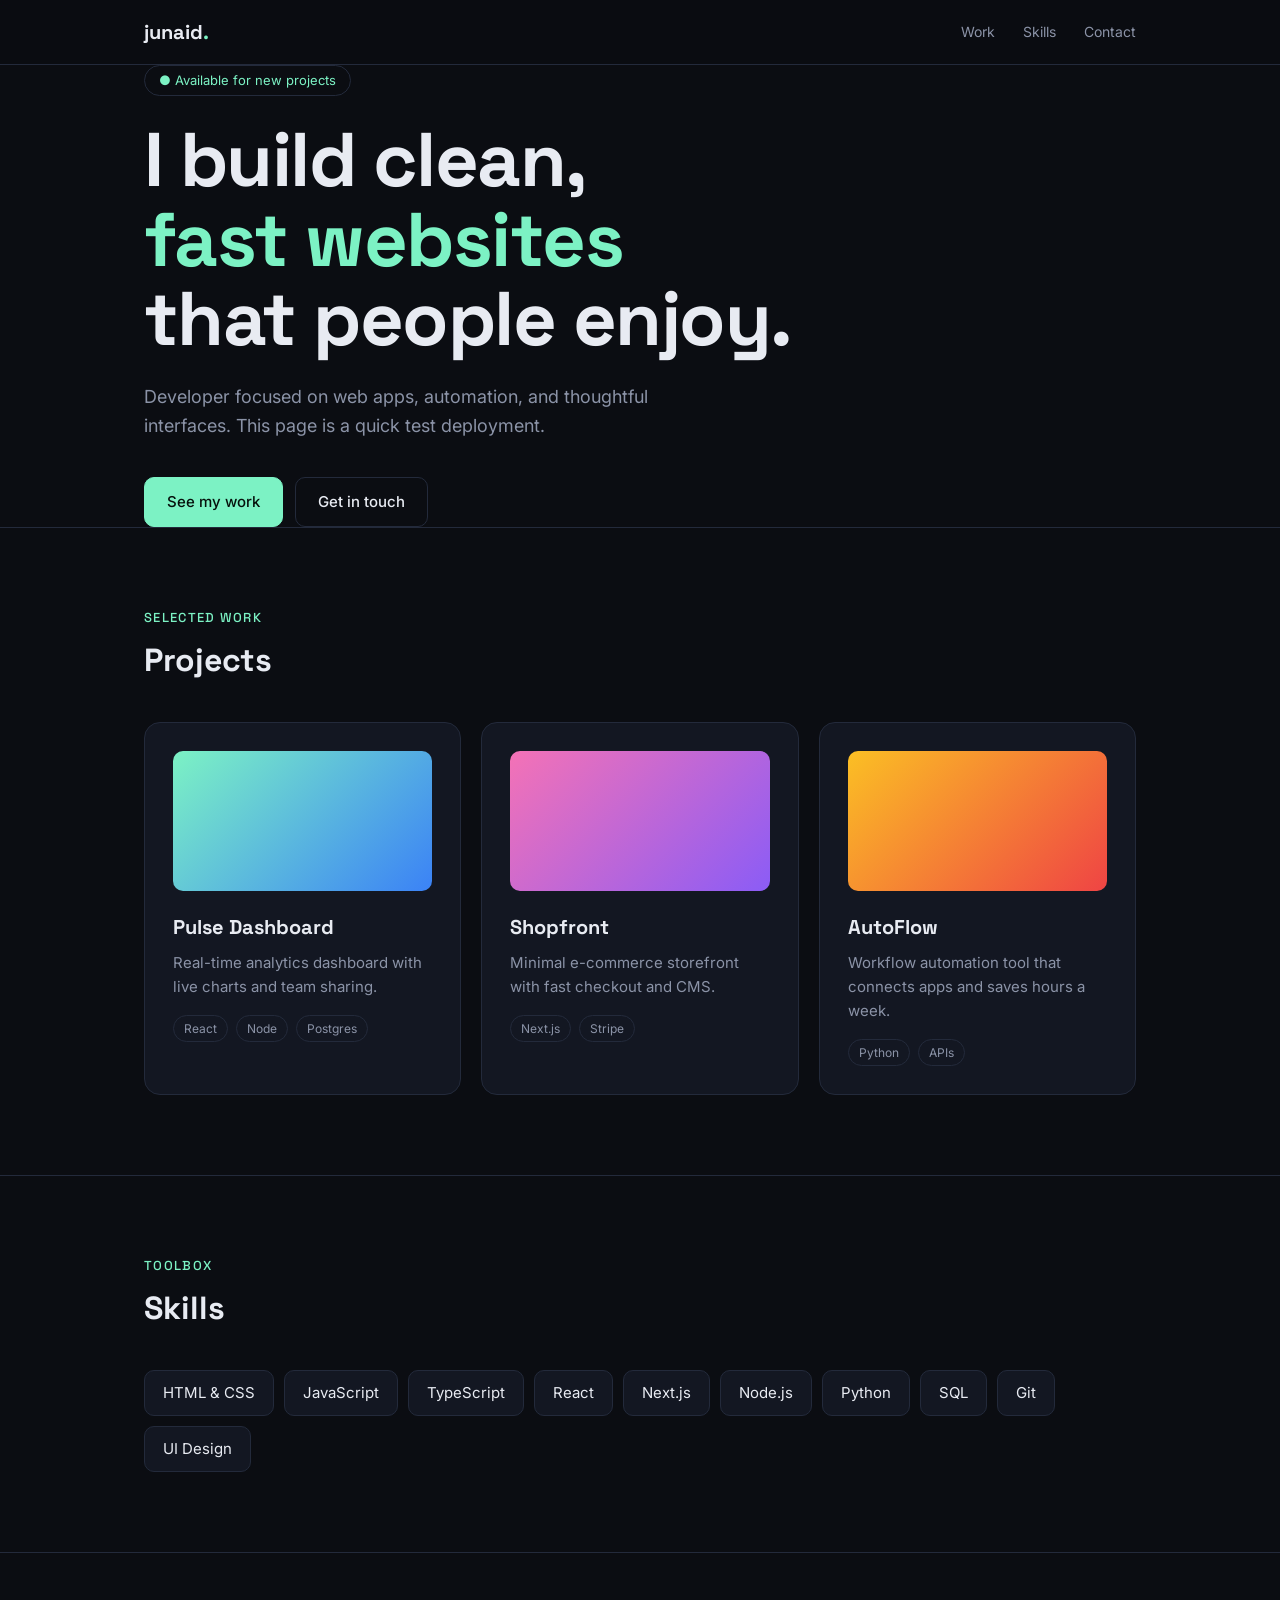
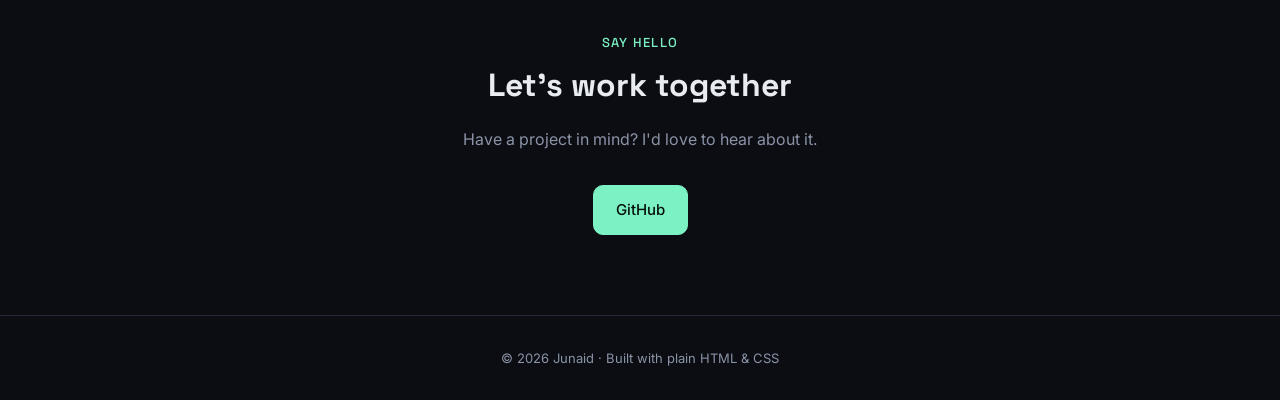
==== index.html @ 64947c46 "first commit: one-page portfolio Co-Authored-By: Claude Opus 5.5 <noreply@anthropic.com>" ====
<!doctype html>
<html lang="en">
<head>
  <meta charset="utf-8">
  <meta name="viewport" content="width=device-width, initial-scale=1">
  <title>Junaid — Portfolio</title>
  <link rel="preconnect" href="https://fonts.googleapis.com">
  <link href="https://fonts.googleapis.com/css2?family=Space+Grotesk:wght@400;500;700&family=Inter:wght@400;500&display=swap" rel="stylesheet">
  <style>
    :root {
      --bg: #0b0d12;
      --panel: #131722;
      --line: #232a3b;
      --text: #e8ebf2;
      --muted: #8b93a7;
      --accent: #7cf2c4;
    }
    * { box-sizing: border-box; margin: 0; padding: 0; }
    html { scroll-behavior: smooth; }
    body {
      background: var(--bg);
      color: var(--text);
      font: 16px/1.6 Inter, system-ui, sans-serif;
    }
    a { color: inherit; text-decoration: none; }
    .wrap { max-width: 1040px; margin: 0 auto; padding: 0 24px; }

    nav {
      position: sticky; top: 0; z-index: 10;
      backdrop-filter: blur(10px);
      background: rgba(11, 13, 18, .75);
      border-bottom: 1px solid var(--line);
    }
    nav .wrap { display: flex; justify-content: space-between; align-items: center; height: 64px; }
    .logo { font-family: "Space Grotesk"; font-weight: 700; font-size: 20px; }
    .logo span { color: var(--accent); }
    nav ul { display: flex; gap: 28px; list-style: none; font-size: 14px; color: var(--muted); }
    nav ul a:hover { color: var(--text); }

    header { padding: 120px 0 100px; }
    .tag {
      display: inline-block; font-size: 13px; color: var(--accent);
      border: 1px solid var(--line); border-radius: 99px; padding: 4px 14px; margin-bottom: 24px;
    }
    h1 {
      font-family: "Space Grotesk"; font-weight: 700;
      font-size: clamp(40px, 7vw, 76px); line-height: 1.05; letter-spacing: -0.02em;
    }
    h1 em { font-style: normal; color: var(--accent); }
    header p { color: var(--muted); max-width: 560px; margin: 24px 0 36px; font-size: 18px; }
    .btns { display: flex; gap: 12px; flex-wrap: wrap; }
    .btn {
      padding: 12px 22px; border-radius: 10px; font-weight: 500; font-size: 15px;
      border: 1px solid var(--line); transition: .2s;
    }
    .btn.primary { background: var(--accent); color: #06110c; border-color: var(--accent); }
    .btn:hover { transform: translateY(-2px); }

    section { padding: 80px 0; border-top: 1px solid var(--line); }
    h2 { font-family: "Space Grotesk"; font-size: 32px; margin-bottom: 36px; }
    h2 small { display: block; font-size: 13px; color: var(--accent); font-weight: 500; letter-spacing: .1em; text-transform: uppercase; margin-bottom: 6px; }

    .grid { display: grid; grid-template-columns: repeat(auto-fit, minmax(280px, 1fr)); gap: 20px; }
    .card {
      background: var(--panel); border: 1px solid var(--line); border-radius: 16px;
      padding: 28px; transition: .25s;
    }
    .card:hover { border-color: var(--accent); transform: translateY(-4px); }
    .card .thumb {
      height: 140px; border-radius: 10px; margin-bottom: 20px;
      background: linear-gradient(135deg, var(--c1), var(--c2));
    }
    .card h3 { font-family: "Space Grotesk"; font-size: 20px; margin-bottom: 8px; }
    .card p { color: var(--muted); font-size: 15px; }
    .chips { display: flex; gap: 8px; flex-wrap: wrap; margin-top: 16px; }
    .chips span { font-size: 12px; color: var(--muted); border: 1px solid var(--line); padding: 3px 10px; border-radius: 99px; }

    .skills { display: flex; flex-wrap: wrap; gap: 10px; }
    .skills span { background: var(--panel); border: 1px solid var(--line); padding: 10px 18px; border-radius: 10px; font-size: 15px; }

    .contact { text-align: center; }
    .contact p { color: var(--muted); margin: -20px auto 32px; max-width: 480px; }
    .contact .btns { justify-content: center; }

    footer { text-align: center; padding: 32px 0; color: var(--muted); font-size: 13px; border-top: 1px solid var(--line); }

    @media (max-width: 600px) {
      .wrap { padding: 0 16px; }
      nav ul { gap: 16px; }
      header { padding: 80px 0 60px; }
    }
  </style>
</head>
<body>
  <nav>
    <div class="wrap">
      <a href="#" class="logo">junaid<span>.</span></a>
      <ul>
        <li><a href="#work">Work</a></li>
        <li><a href="#skills">Skills</a></li>
        <li><a href="#contact">Contact</a></li>
      </ul>
    </div>
  </nav>

  <header class="wrap">
    <div class="tag">● Available for new projects</div>
    <h1>I build clean,<br><em>fast websites</em><br>that people enjoy.</h1>
    <p>Developer focused on web apps, automation, and thoughtful interfaces. This page is a quick test deployment.</p>
    <div class="btns">
      <a href="#work" class="btn primary">See my work</a>
      <a href="#contact" class="btn">Get in touch</a>
    </div>
  </header>

  <section id="work">
    <div class="wrap">
      <h2><small>Selected work</small>Projects</h2>
      <div class="grid">
        <div class="card">
          <div class="thumb" style="--c1:#7cf2c4;--c2:#3b82f6"></div>
          <h3>Pulse Dashboard</h3>
          <p>Real-time analytics dashboard with live charts and team sharing.</p>
          <div class="chips"><span>React</span><span>Node</span><span>Postgres</span></div>
        </div>
        <div class="card">
          <div class="thumb" style="--c1:#f472b6;--c2:#8b5cf6"></div>
          <h3>Shopfront</h3>
          <p>Minimal e-commerce storefront with fast checkout and CMS.</p>
          <div class="chips"><span>Next.js</span><span>Stripe</span></div>
        </div>
        <div class="card">
          <div class="thumb" style="--c1:#fbbf24;--c2:#ef4444"></div>
          <h3>AutoFlow</h3>
          <p>Workflow automation tool that connects apps and saves hours a week.</p>
          <div class="chips"><span>Python</span><span>APIs</span></div>
        </div>
      </div>
    </div>
  </section>

  <section id="skills">
    <div class="wrap">
      <h2><small>Toolbox</small>Skills</h2>
      <div class="skills">
        <span>HTML &amp; CSS</span><span>JavaScript</span><span>TypeScript</span><span>React</span>
        <span>Next.js</span><span>Node.js</span><span>Python</span><span>SQL</span>
        <span>Git</span><span>UI Design</span>
      </div>
    </div>
  </section>

  <section id="contact" class="contact">
    <div class="wrap">
      <h2><small>Say hello</small>Let's work together</h2>
      <p>Have a project in mind? I'd love to hear about it.</p>
      <div class="btns">
        <a href="https://github.com/junaidatif04" class="btn primary" target="_blank" rel="noopener">GitHub</a>
      </div>
    </div>
  </section>

  <footer>© <span id="y"></span> Junaid · Built with plain HTML &amp; CSS</footer>
  <script>document.getElementById('y').textContent = new Date().getFullYear();</script>
</body>
</html>
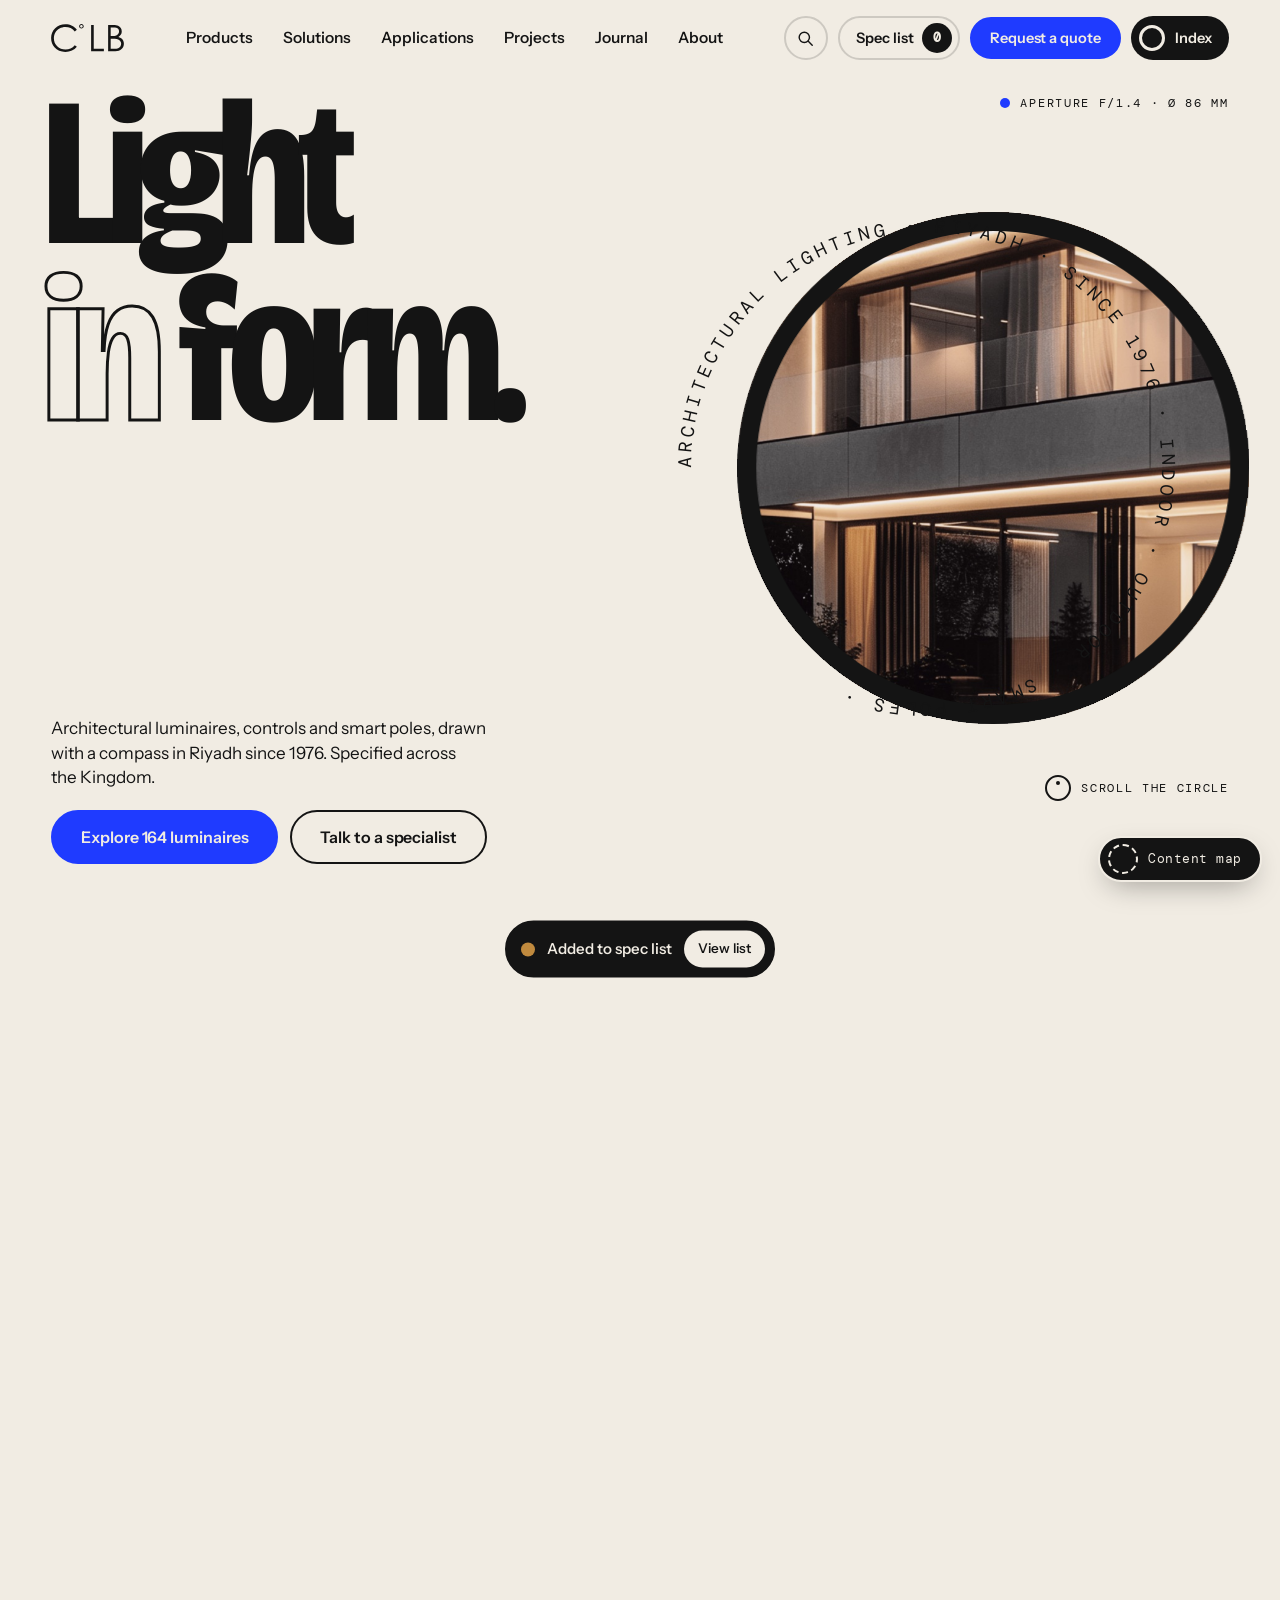
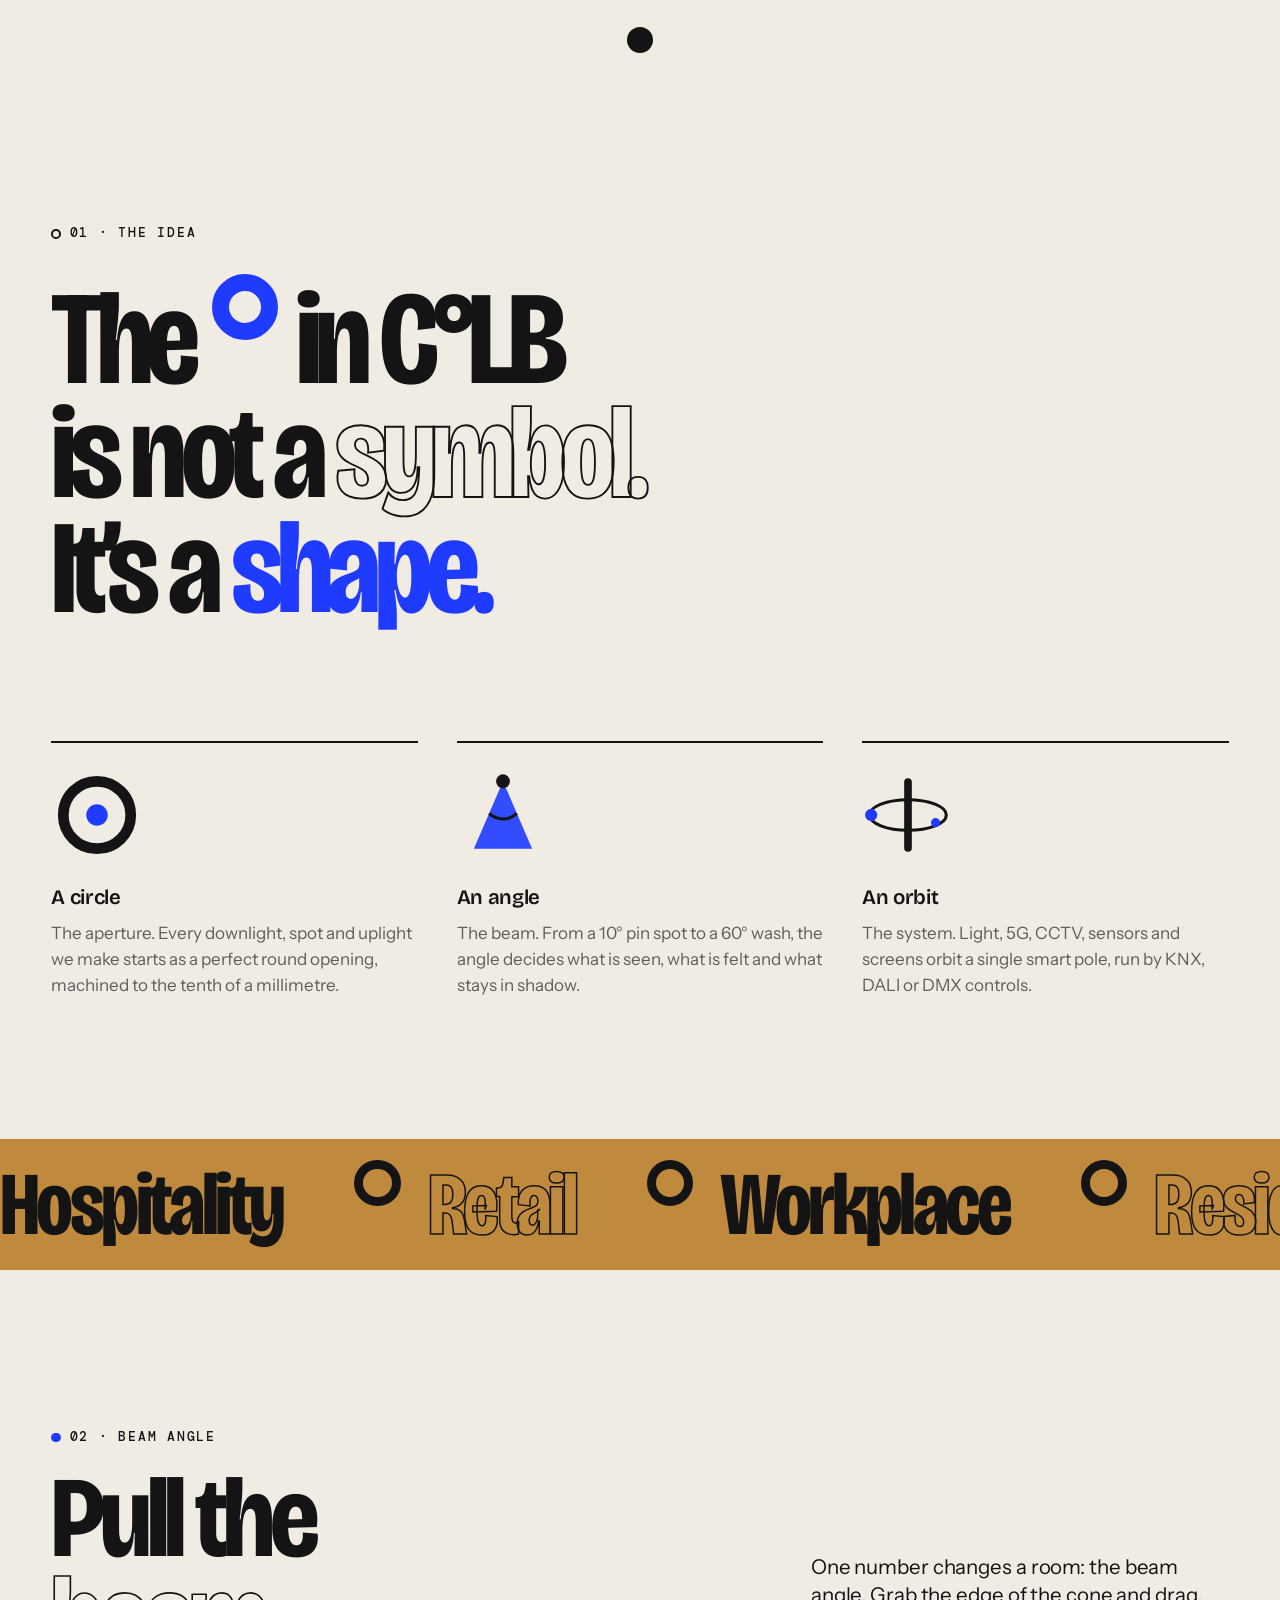
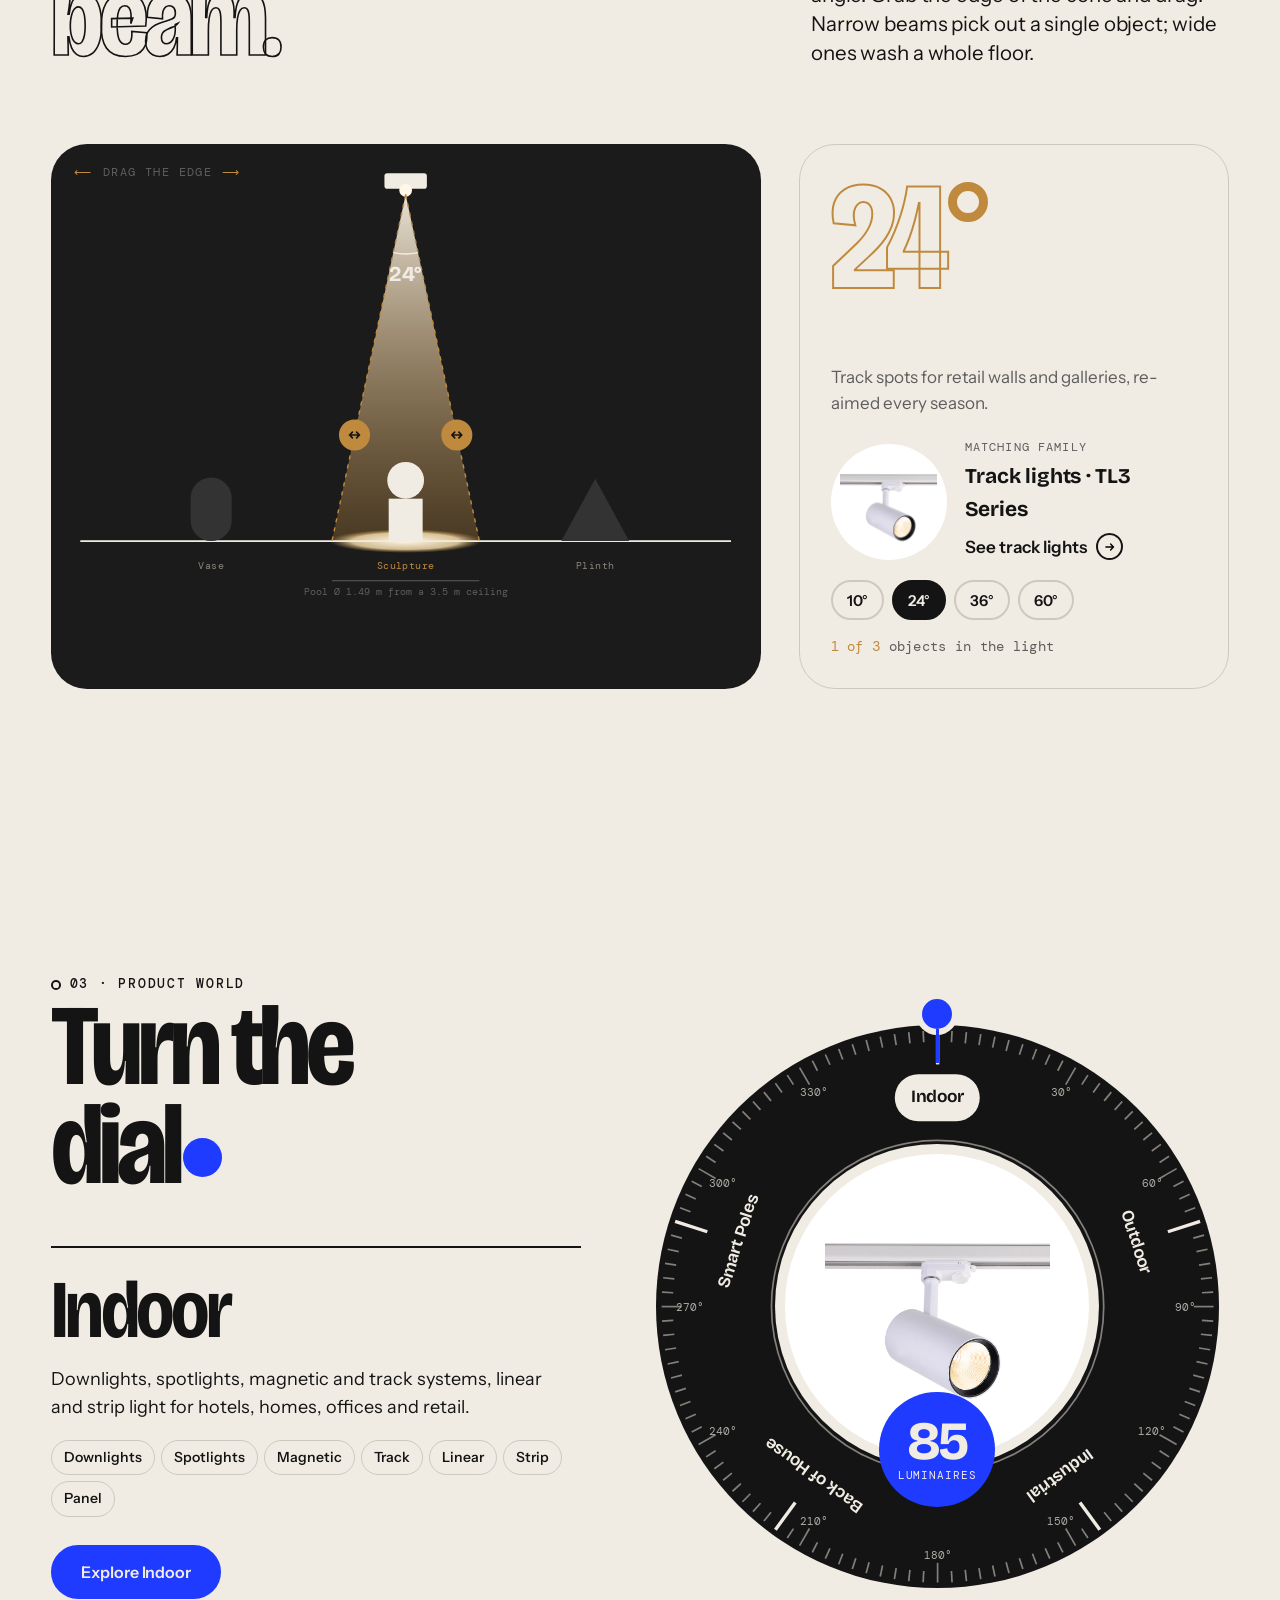
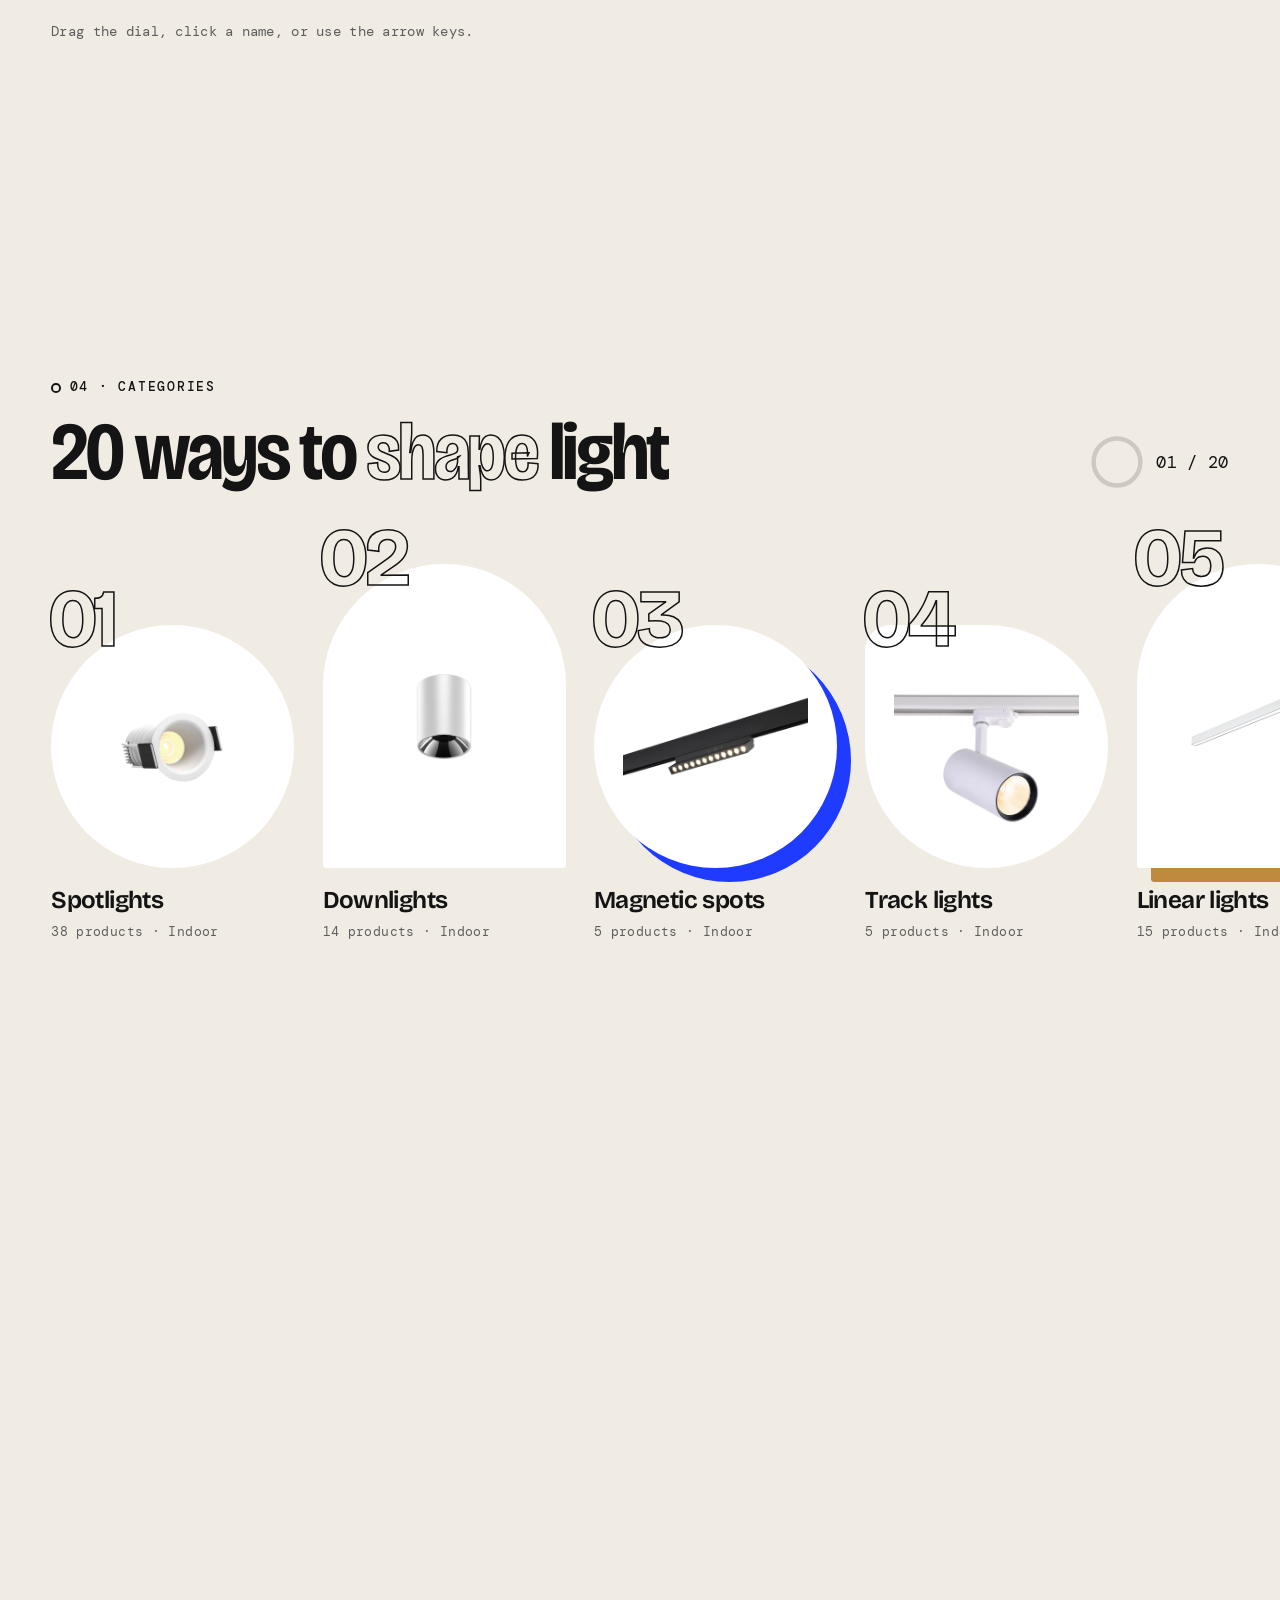
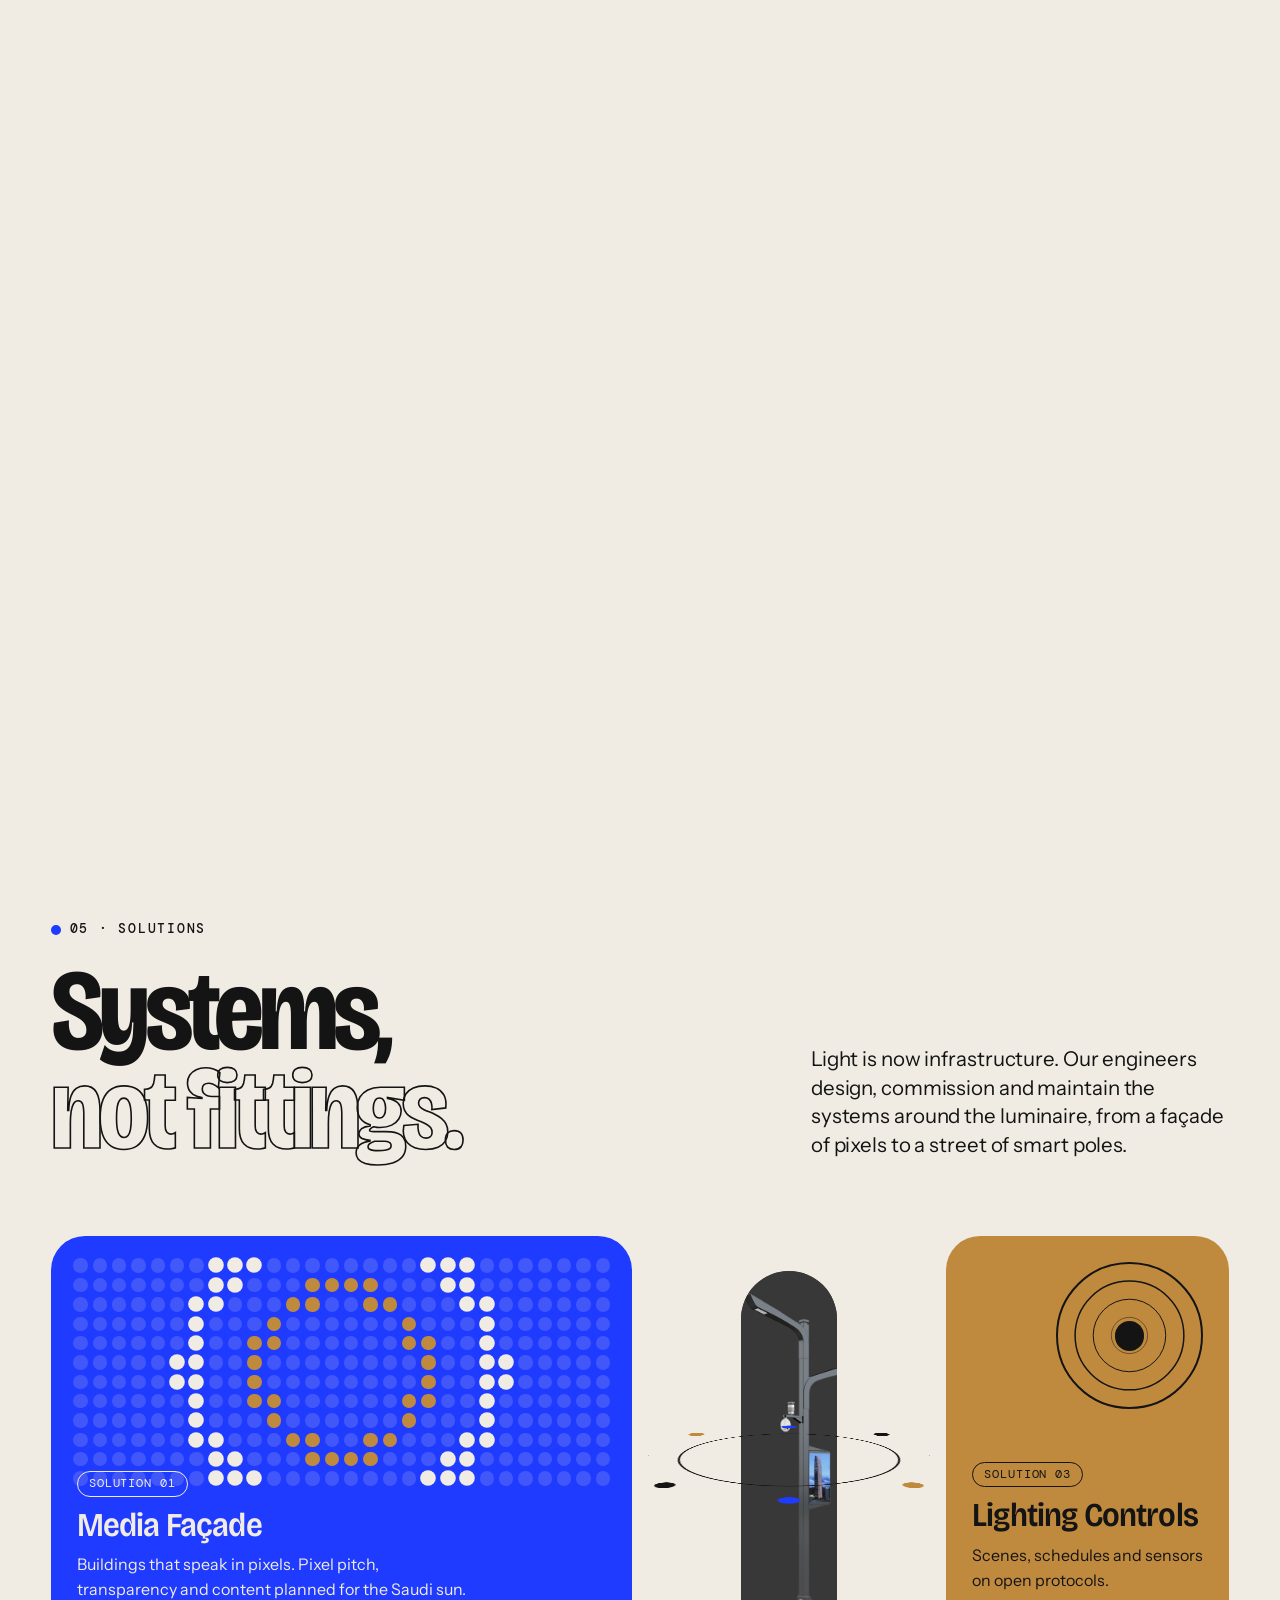
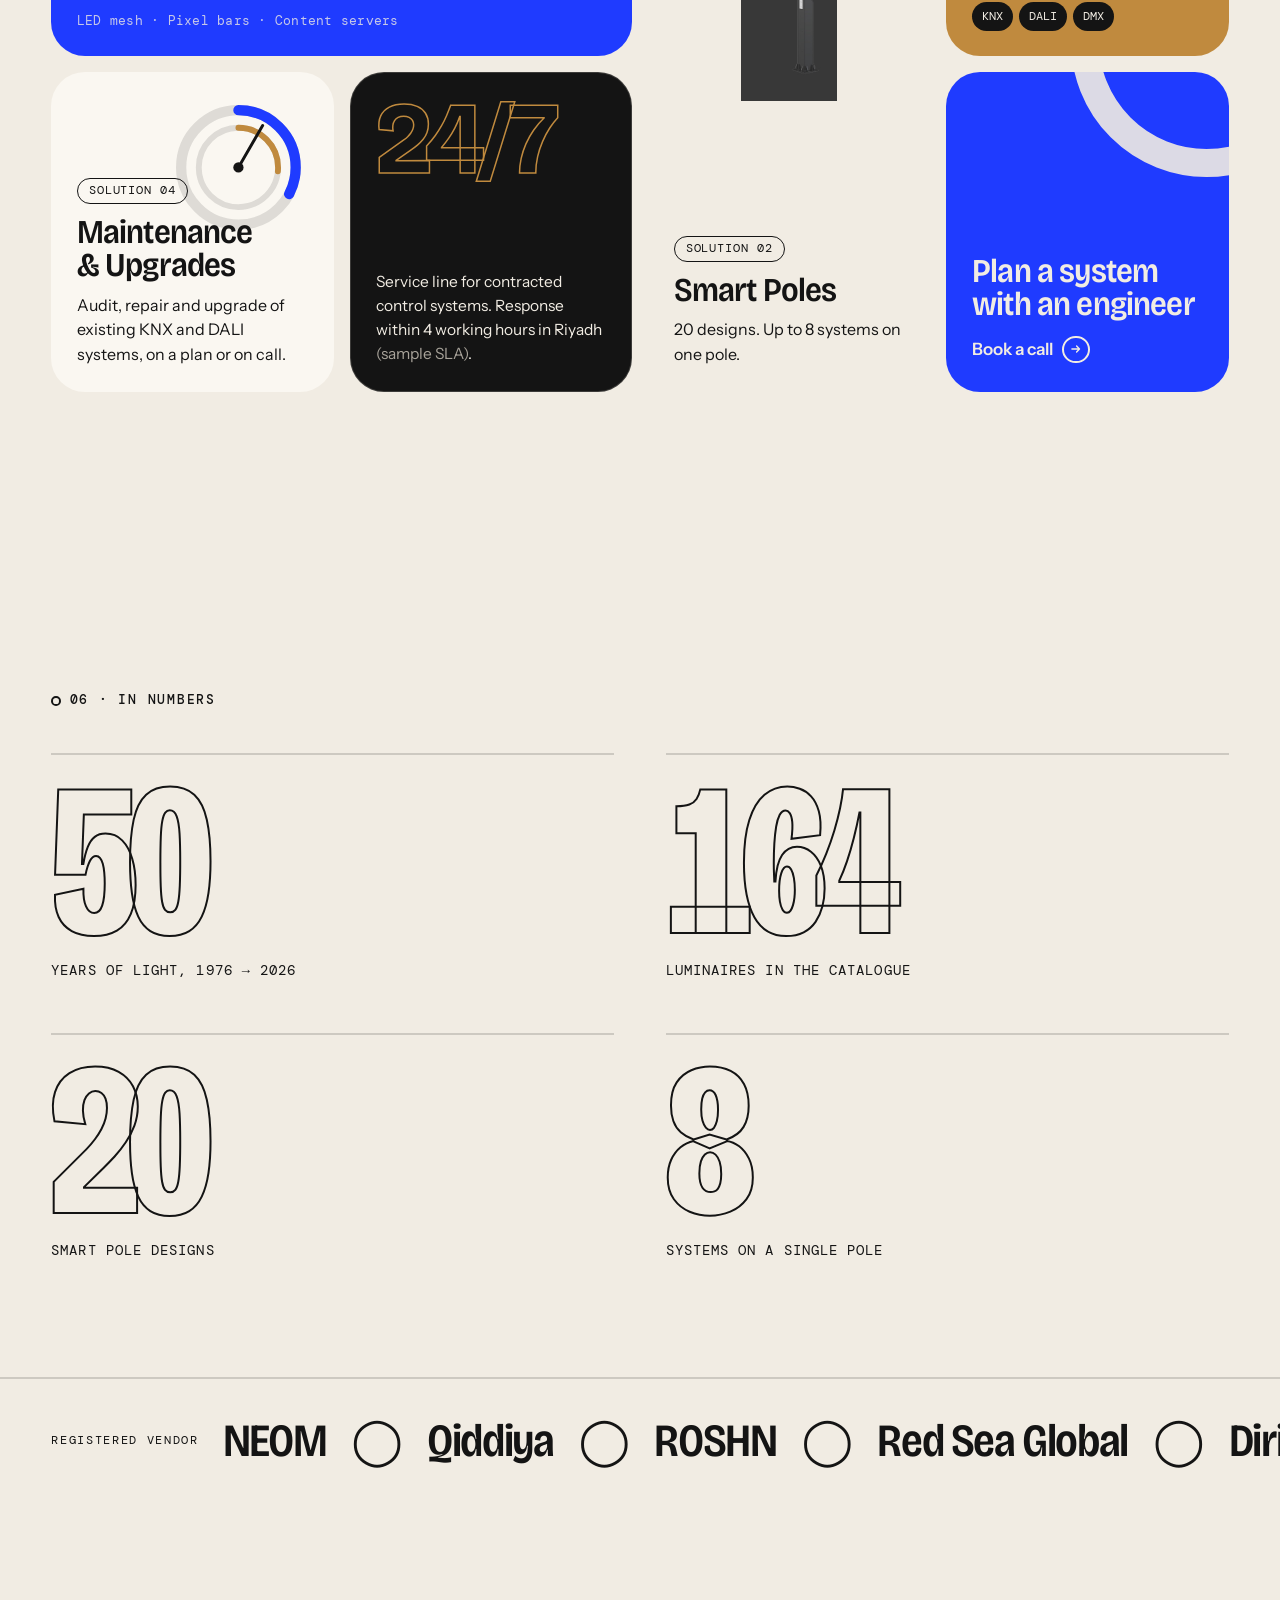
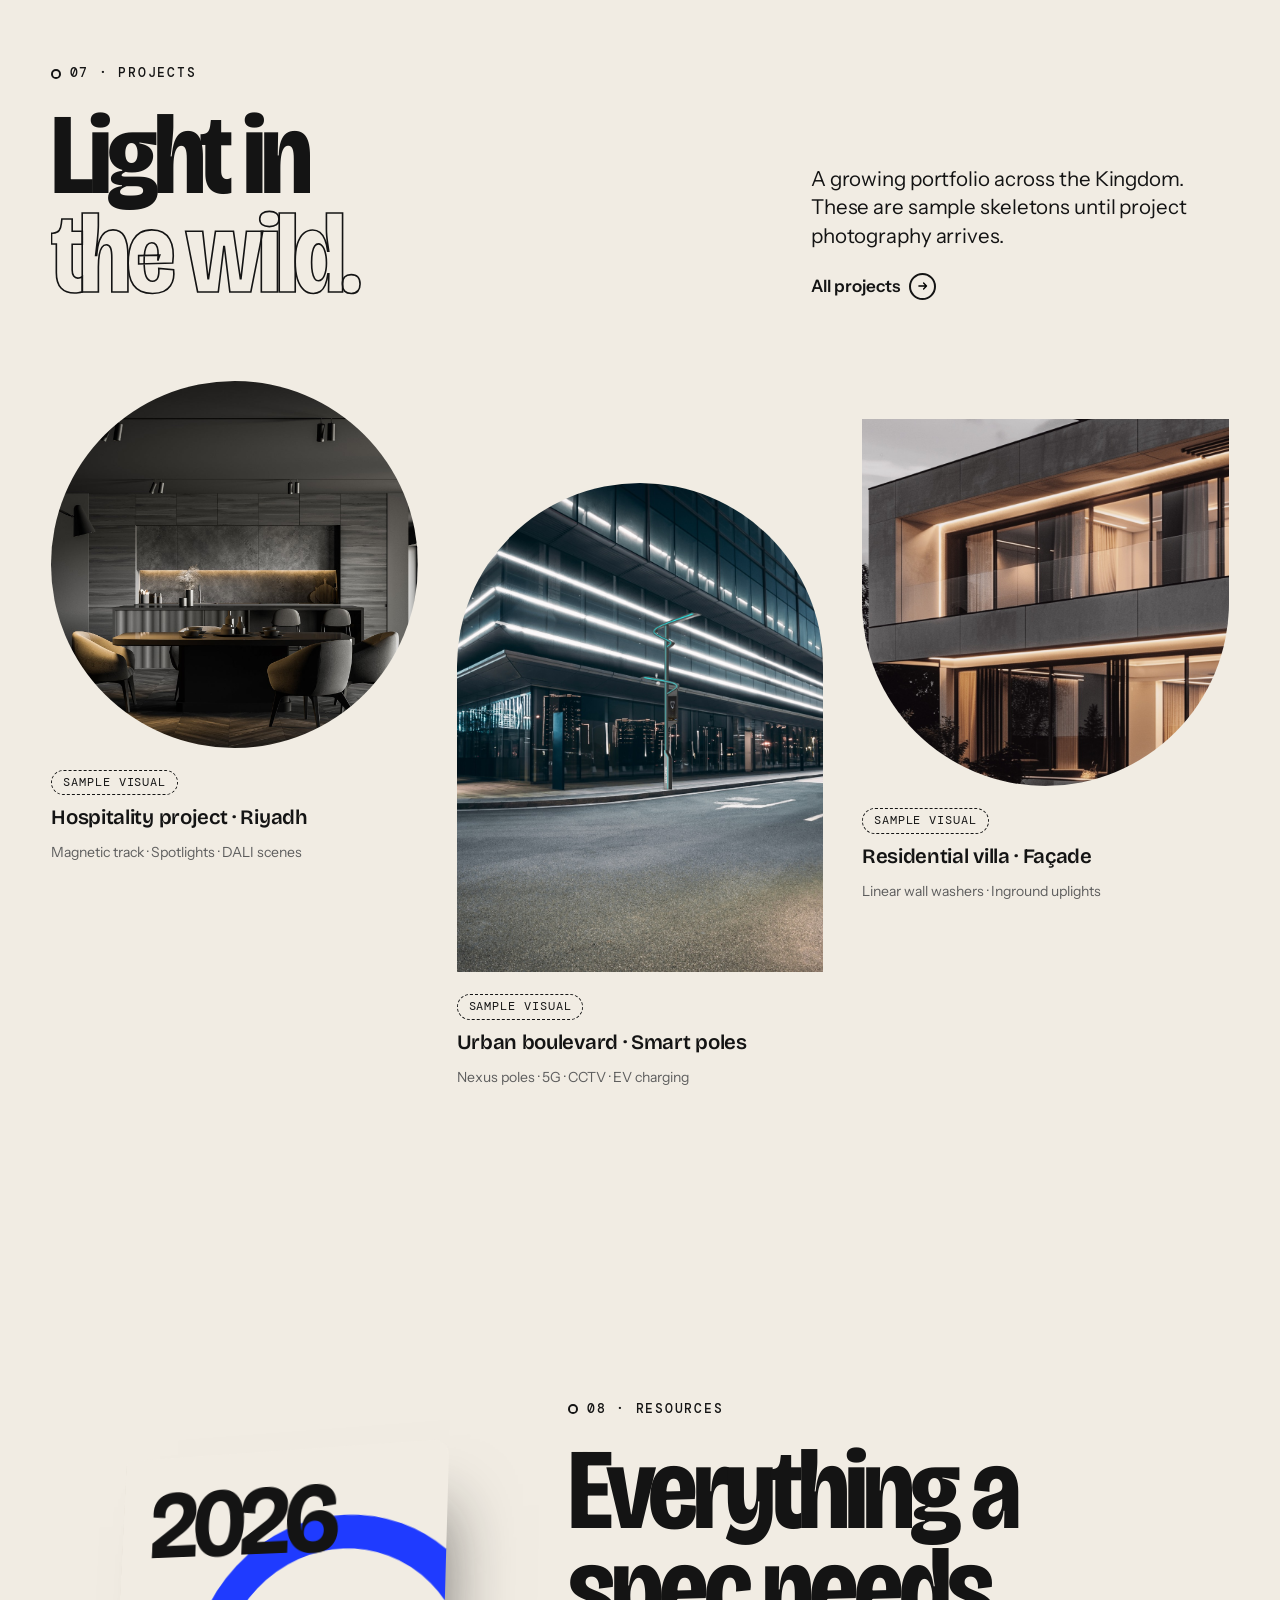
==== commit 2febc69c: "Replace portfolio with C°LB e-orbit static site Copies the e-orbit prototype and its shared assets i" ====
--- a/index.html
+++ b/index.html
@@ -1,166 +1,653 @@
 <!doctype html>
-<html lang="en">
+<html lang="en" dir="ltr" class="no-js" data-field="bone">
 <head>
-  <meta charset="utf-8">
-  <meta name="viewport" content="width=device-width, initial-scale=1">
-  <title>Junaid — Portfolio</title>
-  <link rel="preconnect" href="https://fonts.googleapis.com">
-  <link href="https://fonts.googleapis.com/css2?family=Space+Grotesk:wght@400;500;700&family=Inter:wght@400;500&display=swap" rel="stylesheet">
-  <style>
-    :root {
-      --bg: #0b0d12;
-      --panel: #131722;
-      --line: #232a3b;
-      --text: #e8ebf2;
-      --muted: #8b93a7;
-      --accent: #7cf2c4;
+<meta charset="utf-8">
+<meta name="viewport" content="width=device-width, initial-scale=1">
+<title>C°LB · Light is geometry</title>
+<meta name="description" content="C°LB architectural luminaires, lighting controls and smart poles, engineered in Riyadh since 1976 for hospitality, retail, workplace and urban projects.">
+<meta name="theme-color" content="#F1ECE3">
+<link rel="icon" href="data:image/svg+xml,%3Csvg xmlns='http://www.w3.org/2000/svg' viewBox='0 0 32 32'%3E%3Ccircle cx='16' cy='16' r='11' fill='none' stroke='%231F3BFF' stroke-width='6'/%3E%3C/svg%3E">
+<link rel="preconnect" href="https://fonts.googleapis.com">
+<link rel="preconnect" href="https://fonts.gstatic.com" crossorigin>
+<link href="https://fonts.googleapis.com/css2?family=Bricolage+Grotesque:opsz,wdth,wght@12..96,75..100,200..800&family=Instrument+Sans:wdth,wght@75..100,400..700&family=DM+Mono:wght@400;500&display=swap" rel="stylesheet">
+<link rel="stylesheet" href="assets/style.css?v=20261018276">
+<script>
+/* Orbit boot: js flag, reduced motion, and the closing half of the iris page transition (pure CSS animation, so it fails open). */
+(function (d) {
+  var h = d.documentElement; h.classList.remove('no-js'); h.classList.add('js');
+  try {
+    var rm = window.matchMedia && matchMedia('(prefers-reduced-motion: reduce)').matches;
+    if (rm) h.classList.add('rm');
+    var s = sessionStorage.getItem('orbit-iris');
+    if (s) {
+      sessionStorage.removeItem('orbit-iris');
+      var p = JSON.parse(s);
+      if (!rm && Date.now() - p.t < 4000) {
+        h.style.setProperty('--ix', p.x + '%'); h.style.setProperty('--iy', p.y + '%');
+        h.classList.add('iris-in');
+      }
     }
-    * { box-sizing: border-box; margin: 0; padding: 0; }
-    html { scroll-behavior: smooth; }
-    body {
-      background: var(--bg);
-      color: var(--text);
-      font: 16px/1.6 Inter, system-ui, sans-serif;
-    }
-    a { color: inherit; text-decoration: none; }
-    .wrap { max-width: 1040px; margin: 0 auto; padding: 0 24px; }
-
-    nav {
-      position: sticky; top: 0; z-index: 10;
-      backdrop-filter: blur(10px);
-      background: rgba(11, 13, 18, .75);
-      border-bottom: 1px solid var(--line);
-    }
-    nav .wrap { display: flex; justify-content: space-between; align-items: center; height: 64px; }
-    .logo { font-family: "Space Grotesk"; font-weight: 700; font-size: 20px; }
-    .logo span { color: var(--accent); }
-    nav ul { display: flex; gap: 28px; list-style: none; font-size: 14px; color: var(--muted); }
-    nav ul a:hover { color: var(--text); }
-
-    header { padding: 120px 0 100px; }
-    .tag {
-      display: inline-block; font-size: 13px; color: var(--accent);
-      border: 1px solid var(--line); border-radius: 99px; padding: 4px 14px; margin-bottom: 24px;
-    }
-    h1 {
-      font-family: "Space Grotesk"; font-weight: 700;
-      font-size: clamp(40px, 7vw, 76px); line-height: 1.05; letter-spacing: -0.02em;
-    }
-    h1 em { font-style: normal; color: var(--accent); }
-    header p { color: var(--muted); max-width: 560px; margin: 24px 0 36px; font-size: 18px; }
-    .btns { display: flex; gap: 12px; flex-wrap: wrap; }
-    .btn {
-      padding: 12px 22px; border-radius: 10px; font-weight: 500; font-size: 15px;
-      border: 1px solid var(--line); transition: .2s;
-    }
-    .btn.primary { background: var(--accent); color: #06110c; border-color: var(--accent); }
-    .btn:hover { transform: translateY(-2px); }
-
-    section { padding: 80px 0; border-top: 1px solid var(--line); }
-    h2 { font-family: "Space Grotesk"; font-size: 32px; margin-bottom: 36px; }
-    h2 small { display: block; font-size: 13px; color: var(--accent); font-weight: 500; letter-spacing: .1em; text-transform: uppercase; margin-bottom: 6px; }
-
-    .grid { display: grid; grid-template-columns: repeat(auto-fit, minmax(280px, 1fr)); gap: 20px; }
-    .card {
-      background: var(--panel); border: 1px solid var(--line); border-radius: 16px;
-      padding: 28px; transition: .25s;
-    }
-    .card:hover { border-color: var(--accent); transform: translateY(-4px); }
-    .card .thumb {
-      height: 140px; border-radius: 10px; margin-bottom: 20px;
-      background: linear-gradient(135deg, var(--c1), var(--c2));
-    }
-    .card h3 { font-family: "Space Grotesk"; font-size: 20px; margin-bottom: 8px; }
-    .card p { color: var(--muted); font-size: 15px; }
-    .chips { display: flex; gap: 8px; flex-wrap: wrap; margin-top: 16px; }
-    .chips span { font-size: 12px; color: var(--muted); border: 1px solid var(--line); padding: 3px 10px; border-radius: 99px; }
-
-    .skills { display: flex; flex-wrap: wrap; gap: 10px; }
-    .skills span { background: var(--panel); border: 1px solid var(--line); padding: 10px 18px; border-radius: 10px; font-size: 15px; }
-
-    .contact { text-align: center; }
-    .contact p { color: var(--muted); margin: -20px auto 32px; max-width: 480px; }
-    .contact .btns { justify-content: center; }
-
-    footer { text-align: center; padding: 32px 0; color: var(--muted); font-size: 13px; border-top: 1px solid var(--line); }
-
-    @media (max-width: 600px) {
-      .wrap { padding: 0 16px; }
-      nav ul { gap: 16px; }
-      header { padding: 80px 0 60px; }
-    }
-  </style>
+  } catch (e) {}
+})(document);
+</script>
 </head>
-<body>
-  <nav>
-    <div class="wrap">
-      <a href="#" class="logo">junaid<span>.</span></a>
+<body class="page-home">
+<a class="skip" href="#main">Skip to content</a>
+<header class="hdr" data-content="NAVIGATION: final sitemap labels (max 12 characters each), phone number for the Index menu, 5 product-group names with live counts, search index of products and Journal posts">
+  <a class="hdr__brand" href="index.html" aria-label="C°LB home">
+    <img class="logo logo--d" src="shared/brand/clb-logo-black.svg" alt="" width="73" height="28">
+    <img class="logo logo--l" src="shared/brand/clb-logo-white.svg" alt="" width="73" height="28">
+  </a>
+  <nav class="hdr__nav" aria-label="Main">
+    <ul><li><a href="products.html">Products</a></li><li><a href="solutions.html">Solutions</a></li><li><a href="projects.html#applications">Applications</a></li><li><a href="projects.html">Projects</a></li><li><a href="journal.html">Journal</a></li><li><a href="about.html">About</a></li></ul>
+  </nav>
+  <div class="hdr__tools">
+    <button class="hdr__icon" type="button" data-search-open aria-label="Search products, projects and the Journal"><svg class="ico" aria-hidden="true"><use href="#i-search"/></svg></button>
+    <a class="hdr__spec" href="contact.html#quote"><span class="hdr__spec-l">Spec list</span><span class="count" data-spec-count>0</span></a>
+    <a class="btn btn--accent btn--sm hdr__quote" data-magnetic href="contact.html#quote"><span>Request a quote</span></a>
+    <button class="hdr__menu" type="button" aria-expanded="false" aria-controls="index-menu" data-menu-btn><span class="hdr__menu-ring" aria-hidden="true"></span><span class="hdr__menu-l">Index</span></button>
+  </div>
+</header>
+
+<div class="menu" id="index-menu" role="dialog" aria-modal="true" aria-label="Site index" hidden>
+  <div class="menu__inner">
+    <nav class="menu__main" aria-label="Site index">
+      <ol>
+        <li><a href="index.html"><i>00</i>Home</a></li>
+        <li><a href="products.html"><i>01</i>Products</a></li>
+        <li><a href="solutions.html"><i>02</i>Solutions</a></li>
+        <li><a href="projects.html#applications"><i>03</i>Applications</a></li>
+        <li><a href="projects.html"><i>04</i>Projects</a></li>
+        <li><a href="journal.html"><i>05</i>Journal</a></li>
+        <li><a href="about.html"><i>06</i>About</a></li>
+        <li><a href="contact.html"><i>07</i>Contact</a></li>
+      </ol>
+    </nav>
+    <div class="menu__side">
+      <div class="menu__block">
+        <h2 class="eyebrow">Product world</h2>
+        <ul class="menu__groups">
+          <li><a href="products.html#indoor">Indoor <span>85</span></a></li>
+          <li><a href="products.html#outdoor">Outdoor <span>64</span></a></li>
+          <li><a href="products.html#industrial">Industrial <span>4</span></a></li>
+          <li><a href="products.html#back-of-house">Back of House <span>11</span></a></li>
+          <li><a href="solutions.html#range">Smart Poles <span>20</span></a></li>
+        </ul>
+      </div>
+      <div class="menu__block">
+        <h2 class="eyebrow">Resources</h2>
+        <ul class="menu__plain">
+          <li><a href="index.html#resources">Catalogue 2026 (PDF)</a></li>
+          <li><a href="product.html#downloads">Datasheets, IES and BIM</a></li>
+          <li><a href="about.html#quality">Certifications</a></li>
+        </ul>
+      </div>
+      <div class="menu__block menu__contact">
+        <a class="num" href="tel:+966114411131">+966 11 441 1131</a>
+        <a href="mailto:info@clb-sa.com">info@clb-sa.com</a>
+        <p>Building 4280, Northern Ring Branch Rd, Hitteen, Riyadh</p>
+      </div>
+    </div>
+    <button class="menu__close" type="button" data-menu-close aria-label="Close index"><svg class="ico" aria-hidden="true"><use href="#i-close"/></svg></button>
+  </div>
+</div>
+
+<main id="main">
+
+<!-- ============ 01 HERO · the aperture ============ -->
+<section class="hero field field--bone" id="hero" data-field="bone" data-hero data-content="HERO: 1 photo ≥2000px that still reads when cropped to a circle (lit façade or interior, subject centred) + headline ≤4 words + intro ≤24 words + 2 CTAs. Scroll story captions ≤8 words each">
+  <div class="hero__pin">
+    <div class="hero__stage">
+      <h1 class="hero__h">
+        <span class="hero__l1 mega mega--xl" data-kin>Light</span>
+        <span class="hero__l2 mega mega--xl"><span class="outline" data-kin>in</span> <span data-kin>form.</span></span>
+      </h1>
+
+      <div class="ap" data-ap aria-hidden="true">
+        <div class="ap__disc">
+          <img class="ap__img" src="shared/img/clb/site/collection-outdoor.jpg" alt="" width="1008" height="1800" fetchpriority="high">
+          <span class="ap__face"></span>
+          <svg class="ap__blades" viewBox="-100 -100 200 200" preserveAspectRatio="xMidYMid meet"></svg>
+        </div>
+        <svg class="ap__text" viewBox="0 0 200 200">
+          <defs><path id="ap-circle" d="M100,100 m-92,0 a92,92 0 1,1 184,0 a92,92 0 1,1 -184,0"/></defs>
+          <text><textPath href="#ap-circle">ARCHITECTURAL LIGHTING · RIYADH · SINCE 1976 · INDOOR · OUTDOOR · SMART POLES · </textPath></text>
+        </svg>
+      </div>
+
+      <svg class="beamfx" data-beamfx aria-hidden="true" preserveAspectRatio="none">
+        <defs>
+          <linearGradient id="hb-cone" x1="0" y1="0" x2="0" y2="1">
+            <stop offset="0" stop-color="#FFFDF8" stop-opacity=".95"/>
+            <stop offset=".55" stop-color="#F1ECE3" stop-opacity=".55"/>
+            <stop offset="1" stop-color="#F1ECE3" stop-opacity=".22"/>
+          </linearGradient>
+          <radialGradient id="hb-pool">
+            <stop offset="0" stop-color="#FFFDF8" stop-opacity="1"/>
+            <stop offset=".62" stop-color="#F1ECE3" stop-opacity=".9"/>
+            <stop offset="1" stop-color="#F1ECE3" stop-opacity="0"/>
+          </radialGradient>
+        </defs>
+        <line class="beamfx__floor" x1="0" y1="0" x2="0" y2="0"/>
+        <polygon class="beamfx__cone" fill="url(#hb-cone)" points="0,0 0,0 0,0"/>
+        <ellipse class="beamfx__pool" fill="url(#hb-pool)" cx="0" cy="0" rx="0" ry="0"/>
+        <g class="beamfx__dims">
+          <line class="beamfx__dim" x1="0" y1="0" x2="0" y2="0"/>
+          <line class="beamfx__tick a" x1="0" y1="0" x2="0" y2="0"/>
+          <line class="beamfx__tick b" x1="0" y1="0" x2="0" y2="0"/>
+          <text class="beamfx__label" x="0" y="0" text-anchor="middle">Ø 4.2 m</text>
+          <path class="beamfx__arc" d=""/>
+          <text class="beamfx__angle" x="0" y="0" text-anchor="middle">36°</text>
+        </g>
+        <circle class="beamfx__dot" cx="0" cy="0" r="0"/>
+      </svg>
+
+      <div class="hero__meta">
+        <p class="hero__intro">Architectural luminaires, controls and smart poles, drawn with a compass in Riyadh since 1976. Specified across the Kingdom.</p>
+        <div class="btn-row">
+          <a class="btn btn--accent" data-magnetic href="products.html"><span>Explore 164 luminaires</span></a>
+          <a class="btn btn--ghost" data-magnetic href="contact.html#spec"><span>Talk to a specialist</span></a>
+        </div>
+      </div>
+      <p class="hero__read mono" aria-hidden="true"><span class="hero__read-dot"></span><span data-hero-read>Aperture opening</span></p>
+      <p class="hero__scroll mono" aria-hidden="true"><span class="hero__scroll-ring"></span>Scroll the circle</p>
+
+      <div class="hero__cap hero__cap--b" aria-hidden="true">
+        <p class="eyebrow eyebrow--plain">Act 2 · The fitting</p>
+        <p class="hero__cap-h">Every C°LB luminaire begins as a circle.</p>
+      </div>
+      <div class="hero__cap hero__cap--c" aria-hidden="true">
+        <p class="eyebrow eyebrow--plain">Act 3 · The beam</p>
+        <p class="hero__cap-h">…and lands as a circle of light.</p>
+      </div>
+      <div class="hero__cap hero__cap--d" aria-hidden="true">
+        <p class="hero__cap-xl">Light is <span class="outline">geometry.</span></p>
+      </div>
+    </div>
+  </div>
+</section>
+
+<!-- ============ 02 MANIFESTO ============ -->
+<section class="mani field field--bone" id="manifesto" data-field="bone" data-content="BRAND STATEMENT: 1 sentence ≤18 words + 3 principles (title ≤2 words, 20-word proof line each). Marketing to confirm claims">
+  <span class="mani__dot" aria-hidden="true"></span>
+  <span class="mani__thread" aria-hidden="true"></span>
+  <div class="wrap">
+    <p class="eyebrow mani__eyebrow">01 · The idea</p>
+    <h2 class="mani__h lines">
+      <span class="line"><span>The <span class="mani__deg">°</span> in C°LB</span></span>
+      <span class="line"><span>is not a <span class="outline">symbol.</span></span></span>
+      <span class="line"><span>It’s a <em class="mani__em">shape.</em></span></span>
+    </h2>
+    <ol class="mani__trio">
+      <li class="rv">
+        <svg class="mani__glyph" viewBox="0 0 120 120" aria-hidden="true"><circle cx="60" cy="60" r="44" fill="none" stroke="currentColor" stroke-width="14"/><circle cx="60" cy="60" r="14" class="g-accent"/></svg>
+        <h3 class="h4">A circle</h3>
+        <p>The aperture. Every downlight, spot and uplight we make starts as a perfect round opening, machined to the tenth of a millimetre.</p>
+      </li>
+      <li class="rv rv-d1">
+        <svg class="mani__glyph" viewBox="0 0 120 120" aria-hidden="true"><path d="M60 16 22 104h76z" class="g-accent" opacity=".9"/><circle cx="60" cy="16" r="9" fill="currentColor"/><path d="M42 58a26 26 0 0 0 36 0" fill="none" stroke="currentColor" stroke-width="4"/></svg>
+        <h3 class="h4">An angle</h3>
+        <p>The beam. From a 10° pin spot to a 60° wash, the angle decides what is seen, what is felt and what stays in shadow.</p>
+      </li>
+      <li class="rv rv-d2">
+        <svg class="mani__glyph" viewBox="0 0 120 120" aria-hidden="true"><ellipse cx="60" cy="60" rx="50" ry="20" fill="none" stroke="currentColor" stroke-width="4"/><rect x="55" y="12" width="10" height="96" rx="5" fill="currentColor"/><circle cx="12" cy="60" r="8" class="g-accent"/><circle cx="96" cy="70" r="6" class="g-accent"/></svg>
+        <h3 class="h4">An orbit</h3>
+        <p>The system. Light, 5G, CCTV, sensors and screens orbit a single smart pole, run by KNX, DALI or DMX controls.</p>
+      </li>
+    </ol>
+  </div>
+  <div class="mq fx-brass" aria-label="Sectors we light">
+    <div class="marquee" style="--mq-dur:42s">
+      <div class="marquee__track">
+        <span class="marquee__item">Hospitality</span><span class="marquee__item mq__ring" aria-hidden="true"></span>
+        <span class="marquee__item outline">Retail</span><span class="marquee__item mq__ring" aria-hidden="true"></span>
+        <span class="marquee__item">Workplace</span><span class="marquee__item mq__ring" aria-hidden="true"></span>
+        <span class="marquee__item outline">Residential</span><span class="marquee__item mq__ring" aria-hidden="true"></span>
+        <span class="marquee__item">Urban &amp; Streets</span><span class="marquee__item mq__ring" aria-hidden="true"></span>
+        <span class="marquee__item outline">Façade &amp; Landscape</span><span class="marquee__item mq__ring" aria-hidden="true"></span>
+      </div>
+      <div class="marquee__track" aria-hidden="true">
+        <span class="marquee__item">Hospitality</span><span class="marquee__item mq__ring"></span>
+        <span class="marquee__item outline">Retail</span><span class="marquee__item mq__ring"></span>
+        <span class="marquee__item">Workplace</span><span class="marquee__item mq__ring"></span>
+        <span class="marquee__item outline">Residential</span><span class="marquee__item mq__ring"></span>
+        <span class="marquee__item">Urban &amp; Streets</span><span class="marquee__item mq__ring"></span>
+        <span class="marquee__item outline">Façade &amp; Landscape</span><span class="marquee__item mq__ring"></span>
+      </div>
+    </div>
+  </div>
+</section>
+
+<!-- ============ 03 BEAM ANGLE PLAYGROUND ============ -->
+<section class="beam field field--ink" id="beam" data-field="ink" data-content="BEAM PLAYGROUND: approved beam options per family (10–60°), 1 cut-out on white per family (≥1200px), 1-line use case each. Pool sizes come from the IES files once supplied">
+  <div class="wrap">
+    <div class="shead">
+      <div>
+        <p class="eyebrow eyebrow--dot">02 · Beam angle</p>
+        <h2 class="h1 lines"><span class="line"><span>Pull the</span></span><span class="line"><span class="outline">beam.</span></span></h2>
+      </div>
+      <div class="shead__aside">
+        <p class="lede">One number changes a room: the beam angle. Grab the edge of the cone and drag. Narrow beams pick out a single object; wide ones wash a whole floor.</p>
+      </div>
+    </div>
+
+    <div class="beam__ui">
+      <div class="beam__stage" data-beam tabindex="0" role="slider" aria-label="Beam angle. Use left and right arrow keys or drag the edge of the cone" aria-valuemin="10" aria-valuemax="60" aria-valuenow="24" aria-valuetext="24 degrees, narrow spot">
+        <svg class="beam__svg" viewBox="0 0 1000 640" aria-hidden="true">
+          <defs>
+            <linearGradient id="bp-cone" x1="0" y1="0" x2="0" y2="1">
+              <stop offset="0" stop-color="#FFF8EA" stop-opacity=".9"/>
+              <stop offset="1" stop-color="#C08A3E" stop-opacity=".28"/>
+            </linearGradient>
+            <radialGradient id="bp-pool">
+              <stop offset="0" stop-color="#FFF8EA"/>
+              <stop offset=".7" stop-color="#F1D9A8" stop-opacity=".85"/>
+              <stop offset="1" stop-color="#C08A3E" stop-opacity="0"/>
+            </radialGradient>
+          </defs>
+          <line class="bp-ceil" x1="40" y1="52" x2="960" y2="52"/>
+          <rect class="bp-lum" x="470" y="40" width="60" height="22" rx="4"/>
+          <circle class="bp-lum-eye" cx="500" cy="64" r="9"/>
+          <polygon class="bp-cone" fill="url(#bp-cone)" points="500,70 400,560 600,560"/>
+          <ellipse class="bp-pool" fill="url(#bp-pool)" cx="500" cy="560" rx="100" ry="20"/>
+          <line class="bp-floor" x1="40" y1="560" x2="960" y2="560"/>
+          <g class="bp-obj" data-obj="0"><rect x="196" y="470" width="58" height="90" rx="29"/><text x="225" y="600" text-anchor="middle">Vase</text></g>
+          <g class="bp-obj" data-obj="1"><rect x="476" y="500" width="48" height="60"/><circle cx="500" cy="474" r="26"/><text x="500" y="600" text-anchor="middle">Sculpture</text></g>
+          <g class="bp-obj" data-obj="2"><path d="M720 560h96l-48-88z"/><text x="768" y="600" text-anchor="middle">Plinth</text></g>
+          <line class="bp-edge a" x1="500" y1="70" x2="400" y2="560"/>
+          <line class="bp-edge b" x1="500" y1="70" x2="600" y2="560"/>
+          <path class="bp-arc" d="M470 140 A 72 72 0 0 0 530 140"/>
+          <text class="bp-arc-t" x="500" y="176" text-anchor="middle">24°</text>
+          <g class="bp-handle a"><circle r="22"/><path d="M-7 0h14M-7 0l4-4M-7 0l4 4M7 0l-4-4M7 0l-4 4"/></g>
+          <g class="bp-handle b"><circle r="22"/><path d="M-7 0h14M-7 0l4-4M-7 0l4 4M7 0l-4-4M7 0l-4 4"/></g>
+          <g class="bp-dim"><line x1="400" y1="616" x2="600" y2="616"/><text x="500" y="636" text-anchor="middle">Pool Ø 2.1 m at 4.9 m</text></g>
+        </svg>
+        <p class="beam__hint mono" aria-hidden="true"><span>⟵</span> drag the edge <span>⟶</span></p>
+      </div>
+
+      <div class="beam__read" aria-live="polite">
+        <p class="beam__deg"><span class="outline" data-beam-deg>24</span><span class="beam__deg-sign" aria-hidden="true"></span></p>
+        <p class="beam__family h3" data-beam-family>Narrow spot</p>
+        <p class="beam__use muted" data-beam-use>Accent light: a single object pops while the room stays calm.</p>
+        <figure class="beam__prod">
+          <span class="beam__prod-disc"><img data-beam-img src="shared/img/products/keros.jpg" alt="Keros A recessed spotlight" width="800" height="800" loading="lazy"></span>
+          <figcaption><span class="mono small">Matching family</span><b data-beam-prod>Spotlights · Keros A</b><a class="link-arrow" data-beam-link href="products.html#spotlights">See the family</a></figcaption>
+        </figure>
+        <div class="beam__presets" role="group" aria-label="Beam presets">
+          <button class="chip" type="button" data-beam-set="10">10°</button>
+          <button class="chip" type="button" data-beam-set="24" aria-pressed="true">24°</button>
+          <button class="chip" type="button" data-beam-set="36">36°</button>
+          <button class="chip" type="button" data-beam-set="60">60°</button>
+        </div>
+        <p class="beam__lit mono small"><span data-beam-lit>1 of 3</span> objects in the light</p>
+      </div>
+    </div>
+  </div>
+</section>
+
+<!-- ============ 04 DIAL · product world ============ -->
+<section class="world field field--brass" id="world" data-field="brass" data-world data-content="PRODUCT WORLD: 1 hero cut-out on white per group (≥2000px, centred, 10% margin), group name, 16-word description, category list. Counts update from the product database">
+  <div class="wrap world__grid">
+    <div class="world__copy">
+      <p class="eyebrow">03 · Product world</p>
+      <h2 class="h1 lines"><span class="line"><span>Turn the</span></span><span class="line"><span>dial<span class="u-disc"></span></span></span></h2>
+      <div class="world__info" data-world-info aria-live="polite">
+        <p class="world__name h2" data-w-name>Indoor</p>
+        <p class="world__desc" data-w-desc>Downlights, spotlights, magnetic and track systems, linear and strip light for hotels, homes, offices and retail.</p>
+        <ul class="world__cats" data-w-cats><li>Downlights</li><li>Spotlights</li><li>Magnetic</li><li>Track</li><li>Linear</li><li>Strip</li><li>Panel</li></ul>
+        <a class="btn btn--accent" data-magnetic data-w-link href="products.html#indoor"><span data-w-cta>Explore Indoor</span></a>
+      </div>
+      <p class="world__help mono small">Drag the dial, click a name, or use the arrow keys.</p>
+    </div>
+
+    <div class="dial" data-dial>
+      <div class="dial__marker" aria-hidden="true"></div>
+      <div class="dial__face" data-dial-face role="radiogroup" aria-label="Product groups">
+        <svg class="dial__ticks" viewBox="0 0 400 400" aria-hidden="true"></svg>
+        <button class="dial__opt" type="button" role="radio" aria-checked="true" tabindex="0" style="--a:0deg" data-i="0" data-field-for="brass"><span>Indoor</span></button>
+        <button class="dial__opt" type="button" role="radio" aria-checked="false" tabindex="-1" style="--a:72deg" data-i="1" data-field-for="cobalt"><span>Outdoor</span></button>
+        <button class="dial__opt" type="button" role="radio" aria-checked="false" tabindex="-1" style="--a:144deg" data-i="2" data-field-for="ink"><span>Industrial</span></button>
+        <button class="dial__opt" type="button" role="radio" aria-checked="false" tabindex="-1" style="--a:216deg" data-i="3" data-field-for="bone"><span>Back of House</span></button>
+        <button class="dial__opt" type="button" role="radio" aria-checked="false" tabindex="-1" style="--a:288deg" data-i="4" data-field-for="paper"><span>Smart Poles</span></button>
+      </div>
+      <div class="dial__center">
+        <div class="dial__hero"><img data-w-img src="shared/img/products/tl3-series.jpg" alt="TL3 track spotlight, Indoor range" width="800" height="800" loading="lazy"></div>
+        <p class="dial__count"><span class="outline" data-w-count>85</span><small>luminaires</small></p>
+      </div>
+    </div>
+  </div>
+</section>
+
+<!-- ============ 05 RAIL · categories ============ -->
+<section class="rail field field--bone" id="categories" data-field="bone" data-rail data-content="CATEGORIES: 1 cut-out on white per category (≥1600px, centred), category name ≤20 characters, live count. Order of the 20 categories set by Marketing">
+  <div class="rail__pin">
+    <div class="rail__head wrap">
+      <div>
+        <p class="eyebrow">04 · Categories</p>
+        <h2 class="h2">20 ways to <span class="outline">shape</span> light</h2>
+      </div>
+      <div class="rail__progress" aria-hidden="true">
+        <svg viewBox="0 0 60 60"><circle cx="30" cy="30" r="26" class="rp-bg"/><circle cx="30" cy="30" r="26" class="rp-fg" data-rail-ring/></svg>
+        <span class="mono" data-rail-n>01 / 20</span>
+      </div>
+    </div>
+    <div class="rail__vp">
+      <ol class="rail__track" data-rail-track>
+        <li class="rc rc--circle"><a href="products.html#spotlights"><span class="rc__num">01</span><span class="rc__shape"><img src="shared/img/products/keros.jpg" alt="" width="800" height="800" loading="lazy"></span><span class="rc__name">Spotlights</span><span class="rc__count">38 products · Indoor</span></a></li>
+        <li class="rc rc--arch"><a href="products.html#downlights"><span class="rc__num">02</span><span class="rc__shape"><img src="shared/img/products/neptune.jpg" alt="" width="800" height="800" loading="lazy"></span><span class="rc__name">Downlights</span><span class="rc__count">14 products · Indoor</span></a></li>
+        <li class="rc rc--circle rc--cobalt"><a href="products.html#magnetic-spotlights"><span class="rc__num">03</span><span class="rc__shape"><img src="shared/img/products/albus.jpg" alt="" width="800" height="800" loading="lazy"></span><span class="rc__name">Magnetic spots</span><span class="rc__count">5 products · Indoor</span></a></li>
+        <li class="rc rc--half"><a href="products.html#track-lights"><span class="rc__num">04</span><span class="rc__shape"><img src="shared/img/products/tl3-series.jpg" alt="" width="800" height="800" loading="lazy"></span><span class="rc__name">Track lights</span><span class="rc__count">5 products · Indoor</span></a></li>
+        <li class="rc rc--arch rc--brass"><a href="products.html#linear-lights"><span class="rc__num">05</span><span class="rc__shape"><img src="shared/img/products/s40-a-series.jpg" alt="" width="800" height="800" loading="lazy"></span><span class="rc__name">Linear lights</span><span class="rc__count">15 products · Indoor</span></a></li>
+        <li class="rc rc--circle"><a href="products.html#strip-lights"><span class="rc__num">06</span><span class="rc__shape"><img src="shared/img/products/high-density-series.jpg" alt="" width="800" height="800" loading="lazy"></span><span class="rc__name">Strip lights</span><span class="rc__count">7 products · Indoor</span></a></li>
+        <li class="rc rc--arch"><a href="products.html#inground-up-lights"><span class="rc__num">07</span><span class="rc__shape"><img src="shared/img/products/al-series.jpg" alt="" width="800" height="800" loading="lazy"></span><span class="rc__name">Inground uplights</span><span class="rc__count">11 products · Outdoor</span></a></li>
+        <li class="rc rc--circle rc--ink"><a href="products.html#bollards"><span class="rc__num">08</span><span class="rc__shape"><img src="shared/img/products/bl3-series.jpg" alt="" width="800" height="800" loading="lazy"></span><span class="rc__name">Bollards</span><span class="rc__count">6 products · Outdoor</span></a></li>
+        <li class="rc rc--half"><a href="products.html#flood-lights"><span class="rc__num">09</span><span class="rc__shape"><img src="shared/img/products/fl1.jpg" alt="" width="800" height="800" loading="lazy"></span><span class="rc__name">Floodlights</span><span class="rc__count">5 products · Outdoor</span></a></li>
+        <li class="rc rc--arch rc--cobalt"><a href="products.html#linear-wall-washers"><span class="rc__num">10</span><span class="rc__shape"><img src="shared/img/products/lrs-series.jpg" alt="" width="800" height="800" loading="lazy"></span><span class="rc__name">Wall washers</span><span class="rc__count">4 products · Outdoor</span></a></li>
+        <li class="rc rc--circle"><a href="products.html#surface-mounted-wall-lights"><span class="rc__num">11</span><span class="rc__shape"><img src="shared/img/products/sm1-series.jpg" alt="" width="800" height="800" loading="lazy"></span><span class="rc__name">Wall lights</span><span class="rc__count">12 products · Outdoor</span></a></li>
+        <li class="rc rc--arch"><a href="products.html#step-lights"><span class="rc__num">12</span><span class="rc__shape"><img src="shared/img/products/wl2-series.jpg" alt="" width="800" height="800" loading="lazy"></span><span class="rc__name">Step lights</span><span class="rc__count">5 products · Outdoor</span></a></li>
+        <li class="rc rc--half rc--brass"><a href="products.html#handrail-lights"><span class="rc__num">13</span><span class="rc__shape"><img src="shared/img/products/hrl-1.jpg" alt="" width="800" height="800" loading="lazy"></span><span class="rc__name">Handrail lights</span><span class="rc__count">7 products · Outdoor</span></a></li>
+        <li class="rc rc--circle"><a href="products.html#neon-flex"><span class="rc__num">14</span><span class="rc__shape"><img src="shared/img/products/neon-flex-612st-series.jpg" alt="" width="800" height="800" loading="lazy"></span><span class="rc__name">Neon flex</span><span class="rc__count">9 products · Outdoor</span></a></li>
+        <li class="rc rc--arch"><a href="products.html#spike-lights"><span class="rc__num">15</span><span class="rc__shape"><img src="shared/img/products/spk-series.jpg" alt="" width="800" height="800" loading="lazy"></span><span class="rc__name">Spike lights</span><span class="rc__count">2 products · Outdoor</span></a></li>
+        <li class="rc rc--circle rc--cobalt"><a href="products.html#streetlights"><span class="rc__num">16</span><span class="rc__shape"><img src="shared/img/products/st1-series.jpg" alt="" width="800" height="800" loading="lazy"></span><span class="rc__name">Streetlights</span><span class="rc__count">2 products · Outdoor</span></a></li>
+        <li class="rc rc--half"><a href="products.html#brick-lights"><span class="rc__num">17</span><span class="rc__shape"><img src="shared/img/products/brk-series.jpg" alt="" width="800" height="800" loading="lazy"></span><span class="rc__name">Brick lights</span><span class="rc__count">1 product · Outdoor</span></a></li>
+        <li class="rc rc--arch rc--ink"><a href="products.html#industrial"><span class="rc__num">18</span><span class="rc__shape"><img src="shared/img/products/hbr2-series.jpg" alt="" width="800" height="800" loading="lazy"></span><span class="rc__name">High-bays</span><span class="rc__count">4 products · Industrial</span></a></li>
+        <li class="rc rc--circle"><a href="products.html#back-of-house"><span class="rc__num">19</span><span class="rc__shape"><img src="shared/img/products/bh2-series.jpg" alt="" width="800" height="800" loading="lazy"></span><span class="rc__name">Back of house</span><span class="rc__count">11 products · BOH</span></a></li>
+        <li class="rc rc--arch rc--brass"><a href="products.html#panel-lights"><span class="rc__num">20</span><span class="rc__shape"><img src="shared/img/products/panel-lights.jpg" alt="" width="800" height="800" loading="lazy"></span><span class="rc__name">Panel lights</span><span class="rc__count">1 product · Indoor</span></a></li>
+        <li class="rc rc--end"><a href="products.html"><span class="rc__end-ring" aria-hidden="true"></span><span class="rc__name">All 164<br>luminaires</span><span class="rc__count">Filter by IP, beam and category</span></a></li>
+      </ol>
+    </div>
+  </div>
+</section>
+
+<!-- ============ 06 SOLUTIONS BENTO ============ -->
+<section class="sol field field--ink" id="solutions" data-field="ink" data-content="SOLUTIONS: per solution a name, promise ≤15 words, 3 system keywords and a landing page. Tile animations are code; the smart-pole tile uses 1 pole render">
+  <div class="wrap">
+    <div class="shead">
+      <div>
+        <p class="eyebrow eyebrow--dot">05 · Solutions</p>
+        <h2 class="h1 lines"><span class="line"><span>Systems,</span></span><span class="line"><span class="outline">not fittings.</span></span></h2>
+      </div>
+      <div class="shead__aside"><p class="lede">Light is now infrastructure. Our engineers design, commission and maintain the systems around the luminaire, from a façade of pixels to a street of smart poles.</p></div>
+    </div>
+
+    <div class="bento">
+      <a class="tile tile--facade fx-cobalt" href="article.html" data-cursor="Explore">
+        <div class="tile__px" data-pixels aria-hidden="true"></div>
+        <div class="tile__body">
+          <span class="tag">Solution 01</span>
+          <h3 class="h3">Media Façade</h3>
+          <p>Buildings that speak in pixels. Pixel pitch, transparency and content planned for the Saudi sun.</p>
+          <span class="tile__kw mono">LED mesh · Pixel bars · Content servers</span>
+        </div>
+      </a>
+      <a class="tile tile--poles fx-bone" href="solutions.html" data-cursor="Explore">
+        <div class="tile__pole" aria-hidden="true">
+          <span class="tile__pole-img"><img src="shared/img/poles/orbit.jpg" alt="" width="989" height="1400" loading="lazy"></span>
+          <span class="tile__orbit"><i></i><i></i><i></i><i></i><i></i><i></i><i></i><i></i></span>
+        </div>
+        <div class="tile__body">
+          <span class="tag">Solution 02</span>
+          <h3 class="h3">Smart Poles</h3>
+          <p>20 designs. Up to 8 systems on one pole.</p>
+        </div>
+      </a>
+      <a class="tile tile--controls fx-brass" href="journal.html#maintenance" data-cursor="Explore">
+        <div class="tile__rings" aria-hidden="true"><i></i><i></i><i></i><i></i><b></b></div>
+        <div class="tile__body">
+          <span class="tag">Solution 03</span>
+          <h3 class="h3">Lighting Controls</h3>
+          <p>Scenes, schedules and sensors on open protocols.</p>
+          <span class="tile__proto"><span>KNX</span><span>DALI</span><span>DMX</span></span>
+        </div>
+      </a>
+      <a class="tile tile--maint fx-paper" href="journal.html#maintenance" data-cursor="Explore">
+        <svg class="tile__gauge" viewBox="0 0 200 200" aria-hidden="true">
+          <circle cx="100" cy="100" r="78" class="g-track"/>
+          <circle cx="100" cy="100" r="78" class="g-fill"/>
+          <circle cx="100" cy="100" r="54" class="g-track thin"/>
+          <circle cx="100" cy="100" r="54" class="g-fill2"/>
+          <line x1="100" y1="100" x2="100" y2="34" class="g-hand"/>
+          <circle cx="100" cy="100" r="7" class="g-pin"/>
+        </svg>
+        <div class="tile__body">
+          <span class="tag">Solution 04</span>
+          <h3 class="h3">Maintenance &amp; Upgrades</h3>
+          <p>Audit, repair and upgrade of existing KNX and DALI systems, on a plan or on call.</p>
+        </div>
+      </a>
+      <div class="tile tile--stat fx-ink">
+        <p class="tile__big outline">24/7</p>
+        <p>Service line for contracted control systems. Response within 4 working hours in Riyadh <span class="muted">(sample SLA)</span>.</p>
+      </div>
+      <a class="tile tile--talk fx-cobalt" href="contact.html#spec" data-cursor="Talk">
+        <span class="tile__talk-ring" aria-hidden="true"></span>
+        <div class="tile__body">
+          <h3 class="h3">Plan a system with an engineer</h3>
+          <span class="link-arrow">Book a call</span>
+        </div>
+      </a>
+    </div>
+  </div>
+</section>
+
+<!-- ============ 07 NUMBERS ============ -->
+<section class="nums field field--cobalt" id="numbers" data-field="cobalt" data-content="NUMBERS: 4 verified figures with a label ≤6 words each + official names of vendor registrations. Marketing to confirm all figures">
+  <div class="wrap">
+    <p class="eyebrow">06 · In numbers</p>
+    <ul class="nums__list">
+      <li class="nums__item"><span class="nums__n outline" data-count="50">50</span><span class="nums__l">years of light, 1976 → 2026</span></li>
+      <li class="nums__item"><span class="nums__n outline" data-count="164">164</span><span class="nums__l">luminaires in the catalogue</span></li>
+      <li class="nums__item"><span class="nums__n outline" data-count="20">20</span><span class="nums__l">smart pole designs</span></li>
+      <li class="nums__item"><span class="nums__n outline" data-count="8">8</span><span class="nums__l">systems on a single pole</span></li>
+    </ul>
+  </div>
+  <div class="vend" aria-label="Registered vendor with">
+    <p class="vend__l mono">Registered vendor</p>
+    <div class="marquee" style="--mq-dur:36s">
+      <div class="marquee__track"><span class="marquee__item">NEOM</span><span class="marquee__item">◯</span><span class="marquee__item">Qiddiya</span><span class="marquee__item">◯</span><span class="marquee__item">ROSHN</span><span class="marquee__item">◯</span><span class="marquee__item">Red Sea Global</span><span class="marquee__item">◯</span><span class="marquee__item">Diriyah</span><span class="marquee__item">◯</span><span class="marquee__item">Aramco</span><span class="marquee__item">◯</span><span class="marquee__item">SEC</span><span class="marquee__item">◯</span><span class="marquee__item">STC</span><span class="marquee__item">◯</span></div>
+      <div class="marquee__track" aria-hidden="true"><span class="marquee__item">NEOM</span><span class="marquee__item">◯</span><span class="marquee__item">Qiddiya</span><span class="marquee__item">◯</span><span class="marquee__item">ROSHN</span><span class="marquee__item">◯</span><span class="marquee__item">Red Sea Global</span><span class="marquee__item">◯</span><span class="marquee__item">Diriyah</span><span class="marquee__item">◯</span><span class="marquee__item">Aramco</span><span class="marquee__item">◯</span><span class="marquee__item">SEC</span><span class="marquee__item">◯</span><span class="marquee__item">STC</span><span class="marquee__item">◯</span></div>
+    </div>
+  </div>
+</section>
+
+<!-- ============ 08 PROJECTS ============ -->
+<section class="hprj field field--bone section" id="projects" data-field="bone" data-content="PROJECTS (Marketing to supply): per project 6–10 photos ≥2400px, client, location, C°LB products used, 80-word summary. Until then these tiles use labelled C°LB brand imagery">
+  <div class="wrap">
+    <div class="shead">
+      <div>
+        <p class="eyebrow">07 · Projects</p>
+        <h2 class="h1 lines"><span class="line"><span>Light in</span></span><span class="line"><span class="outline">the wild.</span></span></h2>
+      </div>
+      <div class="shead__aside">
+        <p class="lede">A growing portfolio across the Kingdom. These are sample skeletons until project photography arrives.</p>
+        <a class="link-arrow" href="projects.html">All projects</a>
+      </div>
+    </div>
+    <ul class="hprj__grid">
+      <li class="hprj__item hprj__item--circle rv" data-content="PROJECT (Marketing to supply): 6–10 photos ≥2400px, client, location, C°LB products used, 80-word summary">
+        <a href="projects.html#case">
+          <span class="mask mask--circle"><img src="shared/img/clb/site/clb-hero.jpg" alt="Sample visual: dark luxury interior with linear and accent lighting" width="2000" height="1333" loading="lazy"></span>
+          <span class="tag tag--sample">Sample visual</span>
+          <span class="h4">Hospitality project · Riyadh</span>
+          <span class="muted small">Magnetic track · Spotlights · DALI scenes</span>
+        </a>
+      </li>
+      <li class="hprj__item hprj__item--arch rv rv-d1" data-content="PROJECT (Marketing to supply): 6–10 photos ≥2400px, client, location, C°LB products used, 80-word summary">
+        <a href="projects.html#case">
+          <span class="mask mask--arch"><img src="shared/img/clb/brochure/pole-scene-05.jpg" alt="Sample visual: city boulevard lined with C°LB smart poles" width="2000" height="1333" loading="lazy"></span>
+          <span class="tag tag--sample">Sample visual</span>
+          <span class="h4">Urban boulevard · Smart poles</span>
+          <span class="muted small">Nexus poles · 5G · CCTV · EV charging</span>
+        </a>
+      </li>
+      <li class="hprj__item hprj__item--half rv rv-d2" data-content="PROJECT (Marketing to supply): 6–10 photos ≥2400px, client, location, C°LB products used, 80-word summary">
+        <a href="projects.html#case">
+          <span class="mask mask--half"><img src="shared/img/clb/site/collection-outdoor.jpg" alt="Sample visual: modern villa façade lit at night" width="1008" height="1800" loading="lazy"></span>
+          <span class="tag tag--sample">Sample visual</span>
+          <span class="h4">Residential villa · Façade</span>
+          <span class="muted small">Linear wall washers · Inground uplights</span>
+        </a>
+      </li>
+    </ul>
+  </div>
+</section>
+
+<!-- ============ 09 RESOURCES ============ -->
+<section class="res field field--brass section" id="resources" data-field="brass" data-content="CATALOGUE + LIBRARY: print-ready catalogue PDF (≤50 MB) + cover artwork 1240×1754px, edition date; per product datasheet PDF, IES + LDT, Revit .rfa, install guide; certificate PDFs">
+  <div class="wrap res__grid">
+    <div class="res__book" aria-hidden="true">
+      <div class="book">
+        <div class="book__cover">
+          <span class="book__ring"></span>
+          <span class="book__year">2026</span>
+          <img src="shared/brand/clb-logo-black.svg" alt="" width="73" height="28" loading="lazy">
+          <span class="book__t">Catalogue<br>Edition 07</span>
+        </div>
+        <span class="book__spine"></span>
+      </div>
+    </div>
+    <div class="res__copy">
+      <p class="eyebrow">08 · Resources</p>
+      <h2 class="h1">Everything a spec needs.</h2>
+      <p class="lede">The full 2026 catalogue, plus datasheets, photometry and BIM families for every luminaire. Free, no login for consultants.</p>
+      <ul class="res__tiles">
+        <li><a class="dl" href="#" data-dl="Catalogue 2026"><span class="dl__ico"><svg class="ico" aria-hidden="true"><use href="#i-download"/></svg></span><b>Catalogue 2026</b><small>PDF · 48 MB · 212 pages</small></a></li>
+        <li><a class="dl" href="product.html#downloads"><span class="dl__ico">PDF</span><b>Datasheets</b><small>164 luminaires</small></a></li>
+        <li><a class="dl" href="product.html#downloads"><span class="dl__ico">IES</span><b>Photometry</b><small>IES + LDT per beam</small></a></li>
+        <li><a class="dl" href="product.html#downloads"><span class="dl__ico">BIM</span><b>Revit families</b><small>.rfa · LOD 300</small></a></li>
+      </ul>
+    </div>
+  </div>
+</section>
+
+<!-- ============ 10 JOURNAL ============ -->
+<section class="hjr field field--paper section" id="journal" data-field="paper" data-content="JOURNAL: 3 latest posts, one per stream. Per post 1 landscape image 3:2 ≥1600px, title ≤90 characters, 25-word excerpt, stream, date">
+  <div class="wrap">
+    <div class="shead">
+      <div>
+        <p class="eyebrow">09 · Journal</p>
+        <h2 class="h1">Notes on light.</h2>
+      </div>
+      <div class="shead__aside"><p class="lede">Three streams, eight posts each over 90 days: Media Façade, Smart Poles and Maintenance.</p><a class="link-arrow" href="journal.html">Read the Journal</a></div>
+    </div>
+    <ul class="posts">
+      <li class="post rv">
+        <a href="article.html">
+          <span class="post__fig post__fig--px fx-cobalt" aria-hidden="true"><span class="px-art"></span></span>
+          <span class="post__meta"><span class="pill pill--cobalt">Media Façade</span><span class="mono small">12 Oct 2026 · 9 min</span></span>
+          <span class="post__t h4">What Is a Media Façade? A Complete Guide for Modern Architecture</span>
+        </a>
+      </li>
+      <li class="post rv rv-d1">
+        <a href="article.html">
+          <span class="post__fig mask mask--circle-sq"><img src="shared/img/clb/brochure/pole-scene-02.jpg" alt="" width="2000" height="1333" loading="lazy"></span>
+          <span class="post__meta"><span class="pill pill--brass">Smart Poles</span><span class="mono small">5 Oct 2026 · 7 min</span></span>
+          <span class="post__t h4">What Are Smart Poles? Complete Guide for Smart City Infrastructure</span>
+        </a>
+      </li>
+      <li class="post rv rv-d2">
+        <a href="article.html">
+          <span class="post__fig post__fig--rings fx-ink" aria-hidden="true"><span class="rings-art"><i></i><i></i><i></i></span></span>
+          <span class="post__meta"><span class="pill pill--ink">Maintenance</span><span class="mono small">28 Sep 2026 · 6 min</span></span>
+          <span class="post__t h4">Why Lighting Control Systems Need Regular Maintenance</span>
+        </a>
+      </li>
+    </ul>
+  </div>
+</section>
+
+</main>
+
+<footer class="ftr field field--ink" data-field="ink" data-content="FOOTER: legal entity name and CR number, social links (LinkedIn, Instagram), newsletter provider, privacy and terms pages, response-time promise for the CTA">
+  <div class="ftr__cta wrap">
+    <p class="eyebrow">Next step</p>
+    <h2 class="ftr__h"><span>Let’s draw</span> <span class="outline">some light.</span></h2>
+    <div class="ftr__actions">
+      <a class="btn-orb" data-magnetic href="contact.html#quote"><span class="btn-orb__ring" aria-hidden="true"></span><span class="btn-orb__l">Request<br>a quote</span></a>
+      <div class="ftr__lines">
+        <a class="link-arrow" href="contact.html#spec">Talk to a specialist</a>
+        <a class="link-arrow" href="product.html#downloads">Download datasheets, IES and BIM</a>
+        <a class="link-arrow" href="contact.html#showroom">Visit the Hitteen showroom</a>
+      </div>
+    </div>
+  </div>
+  <div class="ftr__grid wrap">
+    <div class="ftr__brand">
+      <p>Architectural lighting, controls and smart-city infrastructure from Arak Lighting. Riyadh, since 1976.</p>
+      <form class="nl" data-newsletter novalidate aria-label="Journal newsletter">
+        <label class="sr-only" for="nl-email">Email address</label>
+        <input id="nl-email" type="email" required placeholder="Email for the monthly Journal" autocomplete="email">
+        <button type="submit" aria-label="Subscribe"><svg class="ico" aria-hidden="true"><use href="#i-arrow"/></svg></button>
+      </form>
+    </div>
+    <div class="ftr__col">
+      <h2>Products</h2>
+      <ul><li><a href="products.html#indoor">Indoor</a></li><li><a href="products.html#outdoor">Outdoor</a></li><li><a href="products.html#industrial">Industrial</a></li><li><a href="products.html#back-of-house">Back of House</a></li><li><a href="solutions.html#range">Smart Poles</a></li></ul>
+    </div>
+    <div class="ftr__col">
+      <h2>Solutions</h2>
+      <ul><li><a href="journal.html#media-facade">Media Façade</a></li><li><a href="solutions.html">Smart Poles</a></li><li><a href="index.html#solutions">Lighting Controls</a></li><li><a href="journal.html#maintenance">Maintenance</a></li><li><a href="projects.html">Projects</a></li></ul>
+    </div>
+    <div class="ftr__col">
+      <h2>Company</h2>
+      <ul><li><a href="about.html">Story</a></li><li><a href="about.html#quality">Certifications</a></li><li><a href="about.html#vendors">Vendor registrations</a></li><li><a href="journal.html">Journal</a></li><li><a href="index.html#resources">Catalogue 2026</a></li></ul>
+    </div>
+    <div class="ftr__col">
+      <h2>Contact</h2>
       <ul>
-        <li><a href="#work">Work</a></li>
-        <li><a href="#skills">Skills</a></li>
-        <li><a href="#contact">Contact</a></li>
+        <li><a class="num" href="tel:+966114411131">+966 11 441 1131</a></li>
+        <li><a href="mailto:info@clb-sa.com">info@clb-sa.com</a></li>
+        <li><a href="contact.html#showroom">Building 4280, Hitteen</a></li>
+        <li><a href="contact.html#showroom">Sun–Thu · 9:00–18:00</a></li>
       </ul>
     </div>
-  </nav>
-
-  <header class="wrap">
-    <div class="tag">● Available for new projects</div>
-    <h1>I build clean,<br><em>fast websites</em><br>that people enjoy.</h1>
-    <p>Developer focused on web apps, automation, and thoughtful interfaces. This page is a quick test deployment.</p>
-    <div class="btns">
-      <a href="#work" class="btn primary">See my work</a>
-      <a href="#contact" class="btn">Get in touch</a>
-    </div>
-  </header>
-
-  <section id="work">
-    <div class="wrap">
-      <h2><small>Selected work</small>Projects</h2>
-      <div class="grid">
-        <div class="card">
-          <div class="thumb" style="--c1:#7cf2c4;--c2:#3b82f6"></div>
-          <h3>Pulse Dashboard</h3>
-          <p>Real-time analytics dashboard with live charts and team sharing.</p>
-          <div class="chips"><span>React</span><span>Node</span><span>Postgres</span></div>
-        </div>
-        <div class="card">
-          <div class="thumb" style="--c1:#f472b6;--c2:#8b5cf6"></div>
-          <h3>Shopfront</h3>
-          <p>Minimal e-commerce storefront with fast checkout and CMS.</p>
-          <div class="chips"><span>Next.js</span><span>Stripe</span></div>
-        </div>
-        <div class="card">
-          <div class="thumb" style="--c1:#fbbf24;--c2:#ef4444"></div>
-          <h3>AutoFlow</h3>
-          <p>Workflow automation tool that connects apps and saves hours a week.</p>
-          <div class="chips"><span>Python</span><span>APIs</span></div>
-        </div>
-      </div>
-    </div>
-  </section>
-
-  <section id="skills">
-    <div class="wrap">
-      <h2><small>Toolbox</small>Skills</h2>
-      <div class="skills">
-        <span>HTML &amp; CSS</span><span>JavaScript</span><span>TypeScript</span><span>React</span>
-        <span>Next.js</span><span>Node.js</span><span>Python</span><span>SQL</span>
-        <span>Git</span><span>UI Design</span>
-      </div>
-    </div>
-  </section>
-
-  <section id="contact" class="contact">
-    <div class="wrap">
-      <h2><small>Say hello</small>Let's work together</h2>
-      <p>Have a project in mind? I'd love to hear about it.</p>
-      <div class="btns">
-        <a href="https://github.com/junaidatif04" class="btn primary" target="_blank" rel="noopener">GitHub</a>
-      </div>
-    </div>
-  </section>
-
-  <footer>© <span id="y"></span> Junaid · Built with plain HTML &amp; CSS</footer>
-  <script>document.getElementById('y').textContent = new Date().getFullYear();</script>
+  </div>
+  <div class="ftr__mark wrap" aria-hidden="true">
+    <img src="shared/brand/clb-logo-white.svg" alt="" width="624" height="240" loading="lazy">
+    <span class="ftr__orbit"></span>
+  </div>
+  <div class="ftr__legal wrap">
+    <span>© 2026 Arak Lighting. C°LB is a brand of Arak Lighting, Riyadh. Prototype “Orbit”, specs and projects shown are samples.</span>
+    <ul><li><a href="#">Privacy</a></li><li><a href="#">Terms</a></li><li><a href="#" aria-label="C°LB on LinkedIn">LinkedIn</a></li><li><a href="#" aria-label="C°LB on Instagram">Instagram</a></li></ul>
+  </div>
+</footer>
+
+<button type="button" class="cm-fab" aria-pressed="false" title="Outline every content slot Marketing must supply"><span class="cm-fab__dot" aria-hidden="true"></span><span class="cm-fab__l">Content map</span><span class="cm-fab__n"></span></button>
+<p class="cm-banner" role="status"><span><b>Content map is on.</b> Every dashed outline is a content slot. The blue tag says what Marketing must supply, and in which format.</span></p>
+<div class="toast" role="status" aria-live="polite"><span class="toast__dot" aria-hidden="true"></span><span data-toast-msg>Added to spec list</span><a href="contact.html#quote">View list</a></div>
+
+<div class="search" id="search" role="dialog" aria-modal="true" aria-label="Search" hidden>
+  <div class="search__inner wrap">
+    <label class="sr-only" for="search-q">Search</label>
+    <input id="search-q" class="search__q" type="search" placeholder="Search 164 luminaires, poles, guides…" autocomplete="off">
+    <p class="search__hint">Try “spot”, “IP67”, “bollard”, “KNX”.</p>
+    <ul class="search__res" data-search-results></ul>
+    <button class="search__close" type="button" data-search-close aria-label="Close search"><svg class="ico" aria-hidden="true"><use href="#i-close"/></svg></button>
+  </div>
+</div>
+
+<div class="cursor" aria-hidden="true"><span class="cursor__ring"></span><span class="cursor__label"></span></div>
+<div class="pool" aria-hidden="true"></div>
+
+<svg width="0" height="0" style="position:absolute" aria-hidden="true" focusable="false">
+<symbol id="i-search" viewBox="0 0 24 24"><circle cx="10.5" cy="10.5" r="6.5" fill="none" stroke="currentColor" stroke-width="1.8"/><path d="m15.5 15.5 5 5" stroke="currentColor" stroke-width="1.8" stroke-linecap="round"/></symbol>
+<symbol id="i-close" viewBox="0 0 24 24"><path d="M6 6l12 12M18 6 6 18" stroke="currentColor" stroke-width="1.8" stroke-linecap="round"/></symbol>
+<symbol id="i-arrow" viewBox="0 0 24 24"><path d="M4 12h15m-6-6 6 6-6 6" fill="none" stroke="currentColor" stroke-width="1.8" stroke-linecap="round" stroke-linejoin="round"/></symbol>
+<symbol id="i-plus" viewBox="0 0 24 24"><path d="M12 5v14M5 12h14" stroke="currentColor" stroke-width="1.8" stroke-linecap="round"/></symbol>
+<symbol id="i-check" viewBox="0 0 24 24"><path d="m5 12.5 4.5 4.5L19 7.5" fill="none" stroke="currentColor" stroke-width="2" stroke-linecap="round" stroke-linejoin="round"/></symbol>
+<symbol id="i-download" viewBox="0 0 24 24"><path d="M12 4v11m0 0 4.5-4.5M12 15l-4.5-4.5M5 19.5h14" fill="none" stroke="currentColor" stroke-width="1.8" stroke-linecap="round" stroke-linejoin="round"/></symbol>
+<symbol id="i-prev" viewBox="0 0 24 24"><path d="M20 12H5m6-6-6 6 6 6" fill="none" stroke="currentColor" stroke-width="1.8" stroke-linecap="round" stroke-linejoin="round"/></symbol>
+<symbol id="i-light" viewBox="0 0 32 32"><circle cx="16" cy="10" r="5" fill="none" stroke="currentColor" stroke-width="2"/><path d="M10 28l6-13 6 13z" fill="currentColor" opacity=".35"/></symbol>
+<symbol id="i-5g" viewBox="0 0 32 32"><path d="M8 22a11 11 0 0 1 0-12M24 10a11 11 0 0 1 0 12M12 19a5.5 5.5 0 0 1 0-6M20 13a5.5 5.5 0 0 1 0 6" fill="none" stroke="currentColor" stroke-width="2" stroke-linecap="round"/><circle cx="16" cy="16" r="2" fill="currentColor"/></symbol>
+<symbol id="i-cctv" viewBox="0 0 32 32"><path d="M5 11l17-5 3 9-17 5z" fill="none" stroke="currentColor" stroke-width="2" stroke-linejoin="round"/><path d="M14 18l2 6h7" fill="none" stroke="currentColor" stroke-width="2" stroke-linecap="round"/><circle cx="21" cy="11" r="1.6" fill="currentColor"/></symbol>
+<symbol id="i-sensor" viewBox="0 0 32 32"><circle cx="16" cy="16" r="3" fill="currentColor"/><circle cx="16" cy="16" r="8" fill="none" stroke="currentColor" stroke-width="2" stroke-dasharray="3 3"/><circle cx="16" cy="16" r="13" fill="none" stroke="currentColor" stroke-width="2" opacity=".5"/></symbol>
+<symbol id="i-screen" viewBox="0 0 32 32"><rect x="7" y="4" width="18" height="22" rx="2" fill="none" stroke="currentColor" stroke-width="2"/><path d="M11 10h10M11 15h10M11 20h6" stroke="currentColor" stroke-width="2" stroke-linecap="round"/></symbol>
+<symbol id="i-ev" viewBox="0 0 32 32"><rect x="7" y="5" width="13" height="23" rx="2" fill="none" stroke="currentColor" stroke-width="2"/><path d="M14.5 10l-3 6h4l-2 6" fill="none" stroke="currentColor" stroke-width="2" stroke-linejoin="round"/><path d="M20 12h3a2 2 0 0 1 2 2v7a2 2 0 0 0 4 0v-9l-3-3" fill="none" stroke="currentColor" stroke-width="2" stroke-linecap="round"/></symbol>
+<symbol id="i-sos" viewBox="0 0 32 32"><circle cx="16" cy="16" r="11" fill="none" stroke="currentColor" stroke-width="2"/><path d="M16 9v9" stroke="currentColor" stroke-width="2.4" stroke-linecap="round"/><circle cx="16" cy="22.5" r="1.6" fill="currentColor"/></symbol>
+<symbol id="i-wifi" viewBox="0 0 32 32"><path d="M4 12a17 17 0 0 1 24 0M8 16.5a11 11 0 0 1 16 0M12 21a5 5 0 0 1 8 0" fill="none" stroke="currentColor" stroke-width="2" stroke-linecap="round"/><circle cx="16" cy="25" r="2" fill="currentColor"/></symbol>
+</svg>
+
+<script src="assets/main.js?v=20261018276" defer></script>
+<script src="assets/orbit.js?v=20261018276" defer></script>
 </body>
 </html>
--- a/assets/style.css
+++ b/assets/style.css
@@ -0,0 +1,1665 @@
+/* =====================================================================
+   C°LB · Direction E · "Orbit: Geometry of Light"
+   The ° is not a temperature here. It is a circle, an aperture, an angle.
+   Flat colour fields · giant variable type · one ring that never stops moving.
+   ===================================================================== */
+
+/* ---------- 1. Tokens ---------- */
+:root {
+  --bone: #F1ECE3;
+  --paper: #FAF7F1;
+  --white: #FFFFFF;
+  --ink: #141414;
+  --ink-2: #242424;
+  --grey: #5E5E5E;
+  --grey-2: #8C877F;
+  --hair: #D6D4CF;
+  --brass: #C08A3E;
+  --bronze: #8A6326;
+  --cobalt: #1F3BFF;
+  --cobalt-deep: #1529CC;
+  --cobalt-soft: #DCE1FF;
+
+  --f-display: "Bricolage Grotesque", "Century Gothic", Futura, system-ui, sans-serif;
+  --f-text: "Instrument Sans", "Century Gothic", system-ui, -apple-system, "Segoe UI", sans-serif;
+  --f-mono: "DM Mono", ui-monospace, "SFMono-Regular", Menlo, monospace;
+
+  --gutter: clamp(16px, 4vw, 64px);
+  --maxw: 1680px;
+  --hdr-h: 76px;
+  --r-pill: 999px;
+  --r-card: 28px;
+
+  --ease: cubic-bezier(.16, 1, .3, 1);
+  --ease-io: cubic-bezier(.65, 0, .35, 1);
+  --ease-back: cubic-bezier(.34, 1.56, .64, 1);
+
+  /* Field defaults (bone) */
+  --f-bg: var(--bone);
+  --f-fg: var(--ink);
+  --f-muted: #5E5E5E;
+  --f-line: rgba(20, 20, 20, .16);
+  --f-accent: var(--cobalt);
+  --f-accent-fg: var(--bone);
+  --f-card: var(--white);
+}
+
+/* ---------- 2. Colour fields ----------
+   Without JS every .field paints its own background (fail open).
+   With JS the <html> element carries data-field and the whole body changes colour smoothly. */
+html:not(.fields) .field--bone, html.fields[data-field="bone"], .fx-bone {
+  --f-bg: var(--bone); --f-fg: var(--ink); --f-muted: #5E5E5E; --f-line: rgba(20,20,20,.16); --f-accent: var(--cobalt); --f-accent-fg: var(--bone); --f-card: var(--white);
+}
+html:not(.fields) .field--paper, html.fields[data-field="paper"], .fx-paper {
+  --f-bg: var(--paper); --f-fg: var(--ink); --f-muted: #5E5E5E; --f-line: rgba(20,20,20,.14); --f-accent: var(--cobalt); --f-accent-fg: var(--bone); --f-card: var(--bone);
+}
+html:not(.fields) .field--ink, html.fields[data-field="ink"], .fx-ink {
+  --f-bg: var(--ink); --f-fg: var(--bone); --f-muted: #A8A39A; --f-line: rgba(241,236,227,.18); --f-accent: var(--brass); --f-accent-fg: var(--ink); --f-card: #1F1F1F;
+}
+html:not(.fields) .field--cobalt, html.fields[data-field="cobalt"], .fx-cobalt {
+  --f-bg: var(--cobalt); --f-fg: var(--bone); --f-muted: #C9CFFF; --f-line: rgba(241,236,227,.3); --f-accent: var(--bone); --f-accent-fg: var(--cobalt); --f-card: var(--bone);
+}
+html:not(.fields) .field--brass, html.fields[data-field="brass"], .fx-brass {
+  --f-bg: var(--brass); --f-fg: var(--ink); --f-muted: #4A3514; --f-line: rgba(20,20,20,.22); --f-accent: var(--ink); --f-accent-fg: var(--bone); --f-card: var(--bone);
+}
+html:not(.fields) .field { background-color: var(--f-bg); color: var(--f-fg); }
+.fx-bone, .fx-paper, .fx-ink, .fx-cobalt, .fx-brass { background-color: var(--f-bg); color: var(--f-fg); }
+
+/* ---------- 3. Reset ---------- */
+*, *::before, *::after { box-sizing: border-box; }
+* { margin: 0; }
+html { -webkit-text-size-adjust: 100%; text-size-adjust: 100%; scroll-padding-block-start: calc(var(--hdr-h) + 12px); }
+@media (prefers-reduced-motion: no-preference) { html:focus-within { scroll-behavior: smooth; } }
+body {
+  font-family: var(--f-text);
+  font-size: 17px;
+  line-height: 1.55;
+  font-variation-settings: "wdth" 100;
+  background-color: var(--f-bg);
+  color: var(--f-fg);
+  transition: background-color .8s var(--ease-io), color .8s var(--ease-io);
+  overflow-x: clip;
+  -webkit-font-smoothing: antialiased;
+  -moz-osx-font-smoothing: grayscale;
+  text-rendering: optimizeLegibility;
+  min-height: 100vh;
+}
+img, svg, video, canvas { display: block; max-width: 100%; }
+img { height: auto; }
+button, input, select, textarea { font: inherit; color: inherit; }
+button { cursor: pointer; background: none; border: 0; padding: 0; }
+a { color: inherit; text-decoration-thickness: 1px; text-underline-offset: .18em; }
+ul[class], ol[class] { list-style: none; padding: 0; }
+table { border-collapse: collapse; }
+h1, h2, h3, h4 { font-weight: 600; line-height: 1.05; text-wrap: balance; }
+p { text-wrap: pretty; }
+::selection { background: var(--cobalt); color: var(--bone); }
+:focus-visible { outline: 3px solid var(--cobalt); outline-offset: 3px; border-radius: 4px; }
+html[data-field="cobalt"] :focus-visible, .fx-cobalt :focus-visible { outline-color: var(--bone); }
+html[data-field="ink"] :focus-visible, .fx-ink :focus-visible { outline-color: var(--brass); }
+[hidden] { display: none !important; }
+
+.sr-only { position: absolute !important; width: 1px; height: 1px; padding: 0; margin: -1px; overflow: hidden; clip: rect(0 0 0 0); white-space: nowrap; border: 0; }
+.skip { position: fixed; inset-block-start: 10px; inset-inline-start: 10px; z-index: 1000; background: var(--ink); color: var(--bone); padding: 12px 18px; border-radius: var(--r-pill); transform: translateY(-160%); transition: transform .3s var(--ease); }
+.skip:focus { transform: none; }
+
+/* ---------- 4. Layout ---------- */
+.wrap { width: 100%; max-width: var(--maxw); margin-inline: auto; padding-inline: var(--gutter); }
+.section { position: relative; padding-block: clamp(80px, 12vw, 180px); }
+.section--tight { padding-block: clamp(56px, 8vw, 110px); }
+.field { position: relative; }
+.stack > * + * { margin-block-start: 1em; }
+.grid-12 { display: grid; grid-template-columns: repeat(12, minmax(0, 1fr)); gap: clamp(16px, 2vw, 32px); }
+
+/* ---------- 5. Type ---------- */
+.eyebrow {
+  font-family: var(--f-mono); font-size: 12.5px; font-weight: 500; letter-spacing: .14em; text-transform: uppercase;
+  display: inline-flex; align-items: center; gap: .7em; color: var(--f-fg);
+}
+.eyebrow::before { content: ""; inline-size: .78em; block-size: .78em; border-radius: 50%; border: 2px solid currentColor; flex: none; }
+.eyebrow--dot::before { background: var(--f-accent); border-color: var(--f-accent); }
+.eyebrow--plain::before { display: none; }
+.mono { font-family: var(--f-mono); letter-spacing: .02em; }
+.num { font-variant-numeric: tabular-nums; }
+
+.display, .mega, .h1, .h2, .h3 { font-family: var(--f-display); font-optical-sizing: auto; }
+.mega {
+  font-size: clamp(76px, 17vw, 330px);
+  font-weight: 700;
+  font-variation-settings: "wdth" 82, "opsz" 96;
+  line-height: .8;
+  letter-spacing: -.055em;
+}
+.mega--xl { font-size: clamp(84px, 21vw, 400px); }
+.mega--md { font-size: clamp(64px, 13vw, 250px); }
+.h1 { font-size: clamp(54px, 9vw, 168px); font-weight: 700; font-variation-settings: "wdth" 84; line-height: .86; letter-spacing: -.045em; }
+.h2 { font-size: clamp(42px, 6.4vw, 116px); font-weight: 650; font-variation-settings: "wdth" 86; line-height: .9; letter-spacing: -.04em; }
+.h3 { font-size: clamp(26px, 2.6vw, 42px); font-weight: 600; font-variation-settings: "wdth" 90; line-height: 1; letter-spacing: -.025em; }
+.h4 { font-family: var(--f-display); font-size: clamp(20px, 1.6vw, 25px); font-weight: 600; letter-spacing: -.015em; line-height: 1.12; }
+.lede { font-size: clamp(19px, 1.6vw, 25px); line-height: 1.4; letter-spacing: -.005em; max-inline-size: 36ch; }
+.lede--wide { max-inline-size: 52ch; }
+.muted { color: var(--f-muted); }
+.small { font-size: 14px; line-height: 1.5; }
+.outline { color: transparent; -webkit-text-stroke: max(1.5px, .014em) var(--f-fg); }
+.outline--accent { -webkit-text-stroke-color: var(--f-accent); }
+.thin { font-weight: 250; }
+.accent { color: var(--f-accent); }
+.u-ring { display: inline-block; inline-size: .62em; block-size: .62em; border: .14em solid currentColor; border-radius: 50%; vertical-align: .28em; margin-inline: .02em; }
+.u-ring--accent { border-color: var(--f-accent); }
+.u-ring--fill { background: currentColor; }
+.u-disc { display: inline-block; inline-size: .5em; block-size: .5em; background: var(--f-accent); border-radius: 50%; vertical-align: .3em; }
+
+/* Kinetic letters (built by JS). Each letter reads --w / --x from the pointer or scroll. */
+.kin { display: inline; }
+.kin__l { display: inline-block; font-variation-settings: "wght" var(--w, 700), "wdth" var(--x, 82), "opsz" 96; transition: font-variation-settings .5s var(--ease); will-change: font-variation-settings; }
+.kin__sp { display: inline-block; inline-size: .22em; }
+
+/* Lines that slide up into place */
+.js .lines .line { display: block; overflow: hidden; padding-block-end: .06em; margin-block-end: -.06em; }
+.js .lines .line > span { display: inline-block; transform: translateY(108%); transition: transform 1.1s var(--ease); }
+.js .lines.in .line > span { transform: none; }
+.js .lines.in .line:nth-child(2) > span { transition-delay: .08s; }
+.js .lines.in .line:nth-child(3) > span { transition-delay: .16s; }
+.js .lines.in .line:nth-child(4) > span { transition-delay: .24s; }
+
+/* Generic reveal */
+.js .rv { opacity: 0; transform: translateY(36px); transition: opacity .9s var(--ease), transform 1.1s var(--ease); }
+.js .rv.in { opacity: 1; transform: none; }
+.js .rv-pop { opacity: 0; transform: scale(.6); transition: opacity .6s var(--ease), transform 1s var(--ease-back); }
+.js .rv-pop.in { opacity: 1; transform: none; }
+.js .rv-d1 { transition-delay: .08s; } .js .rv-d2 { transition-delay: .16s; } .js .rv-d3 { transition-delay: .24s; } .js .rv-d4 { transition-delay: .32s; }
+
+/* ---------- 6. Buttons & links ---------- */
+.btn {
+  --b-bg: var(--f-fg); --b-fg: var(--f-bg);
+  position: relative; display: inline-flex; align-items: center; justify-content: center; gap: .6em;
+  min-block-size: 54px; padding-inline: 28px; border-radius: var(--r-pill);
+  background: var(--b-bg); color: var(--b-fg); border: 2px solid var(--b-bg);
+  font-family: var(--f-text); font-weight: 600; font-size: 16px; letter-spacing: -.005em; text-decoration: none; white-space: nowrap;
+  transition: background-color .35s var(--ease), color .35s var(--ease), border-color .35s var(--ease), transform .5s var(--ease);
+  isolation: isolate; overflow: hidden;
+}
+.btn > span { position: relative; z-index: 1; display: inline-flex; align-items: center; gap: .55em; }
+.btn::before {
+  content: ""; position: absolute; inset: 0; border-radius: inherit; background: var(--b-hover, var(--f-accent));
+  clip-path: circle(0% at var(--mx, 50%) var(--my, 50%)); transition: clip-path .55s var(--ease); z-index: 0;
+}
+.btn:hover::before, .btn:focus-visible::before { clip-path: circle(150% at var(--mx, 50%) var(--my, 50%)); }
+.btn:hover, .btn:focus-visible { color: var(--b-hover-fg, var(--f-accent-fg)); border-color: var(--b-hover, var(--f-accent)); }
+.btn--accent { --b-bg: var(--f-accent); --b-fg: var(--f-accent-fg); --b-hover: var(--f-fg); --b-hover-fg: var(--f-bg); }
+.btn--ghost { --b-bg: transparent; --b-fg: var(--f-fg); border-color: var(--f-fg); }
+.btn--sm { min-block-size: 42px; padding-inline: 18px; font-size: 14.5px; }
+.btn--lg { min-block-size: 64px; padding-inline: 36px; font-size: 18px; }
+.btn .ico { inline-size: 18px; block-size: 18px; }
+.btn-row { display: flex; flex-wrap: wrap; gap: 12px; align-items: center; }
+
+.ico { inline-size: 22px; block-size: 22px; flex: none; }
+
+.link-arrow {
+  display: inline-flex; align-items: center; gap: .55em; font-weight: 600; text-decoration: none; position: relative;
+  padding-block: 4px;
+}
+.link-arrow::after {
+  content: ""; inline-size: 1.6em; block-size: 1.6em; border-radius: 50%; border: 2px solid currentColor; flex: none;
+  background: no-repeat center / 60% url("data:image/svg+xml,%3Csvg xmlns='http://www.w3.org/2000/svg' viewBox='0 0 24 24'%3E%3Cpath d='M5 12h13m-5-5 5 5-5 5' fill='none' stroke='black' stroke-width='2.4' stroke-linecap='round' stroke-linejoin='round'/%3E%3C/svg%3E");
+  transition: transform .45s var(--ease), background-color .3s;
+}
+html[data-field="ink"] .link-arrow::after, html[data-field="cobalt"] .link-arrow::after, .fx-ink .link-arrow::after, .fx-cobalt .link-arrow::after, html:not(.fields) .field--ink .link-arrow::after, html:not(.fields) .field--cobalt .link-arrow::after {
+  background-image: url("data:image/svg+xml,%3Csvg xmlns='http://www.w3.org/2000/svg' viewBox='0 0 24 24'%3E%3Cpath d='M5 12h13m-5-5 5 5-5 5' fill='none' stroke='%23F1ECE3' stroke-width='2.4' stroke-linecap='round' stroke-linejoin='round'/%3E%3C/svg%3E");
+}
+.link-arrow:hover::after, .link-arrow:focus-visible::after { transform: translateX(6px) rotate(-45deg); }
+[dir="rtl"] .link-arrow::after { transform: scaleX(-1); }
+
+/* Round orb button ("Request a quote") */
+.btn-orb {
+  position: relative; display: grid; place-items: center; inline-size: clamp(150px, 15vw, 210px); aspect-ratio: 1; border-radius: 50%;
+  background: var(--f-accent); color: var(--f-accent-fg); text-decoration: none; font-family: var(--f-display); font-weight: 650;
+  font-size: clamp(19px, 1.7vw, 26px); line-height: 1; letter-spacing: -.02em; text-align: center; flex: none;
+  transition: transform .6s var(--ease), background-color .4s;
+}
+.btn-orb__ring { position: absolute; inset: -14px; border-radius: 50%; border: 2px dashed var(--f-accent); animation: spin 18s linear infinite; }
+.btn-orb:hover { transform: scale(1.06); }
+.btn-orb:hover .btn-orb__ring { animation-duration: 5s; }
+@keyframes spin { to { transform: rotate(360deg); } }
+
+/* Chips (round filter pills) */
+.chip {
+  display: inline-flex; align-items: center; gap: .5em; min-block-size: 44px; padding-inline: 18px; border-radius: var(--r-pill);
+  border: 2px solid var(--f-line); background: transparent; font-weight: 600; font-size: 15px; white-space: nowrap;
+  transition: background-color .3s var(--ease), color .3s, border-color .3s, transform .4s var(--ease-back);
+}
+.chip:hover { border-color: var(--f-fg); }
+.chip[aria-pressed="true"], .chip.is-on { background: var(--f-fg); color: var(--f-bg); border-color: var(--f-fg); }
+.chip .n { font-family: var(--f-mono); font-size: 12px; opacity: .7; font-weight: 400; }
+.chip:active { transform: scale(.94); }
+.chip-dot { inline-size: 10px; block-size: 10px; border-radius: 50%; background: currentColor; flex: none; }
+
+.tag {
+  display: inline-flex; align-items: center; gap: .45em; padding: 5px 11px; border-radius: var(--r-pill);
+  font-family: var(--f-mono); font-size: 11.5px; letter-spacing: .08em; text-transform: uppercase; border: 1.5px solid currentColor; line-height: 1.2;
+}
+.tag--fill { background: var(--f-fg); color: var(--f-bg); border-color: var(--f-fg); }
+.tag--accent { background: var(--cobalt); color: var(--bone); border-color: var(--cobalt); }
+.tag--brass { background: var(--brass); color: var(--ink); border-color: var(--brass); }
+.tag--sample { border-style: dashed; }
+
+/* ---------- 7. Header ---------- */
+.hdr {
+  position: fixed; inset-block-start: 0; inset-inline: 0; z-index: 90; block-size: var(--hdr-h);
+  display: flex; align-items: center; gap: 24px; padding-inline: var(--gutter);
+  color: var(--f-fg);
+  transition: transform .5s var(--ease), background-color .8s var(--ease-io), color .8s var(--ease-io), box-shadow .4s;
+}
+.hdr::before { content: ""; position: absolute; inset: 0; background: var(--f-bg); opacity: 0; transition: opacity .4s, background-color .8s var(--ease-io); z-index: -1; }
+.hdr.is-solid::before { opacity: 1; }
+.hdr.is-solid { box-shadow: 0 1px 0 var(--f-line); }
+.hdr.is-hidden { transform: translateY(-110%); }
+.hdr__brand { display: block; flex: none; position: relative; inline-size: 73px; block-size: 28px; }
+.hdr__brand .logo { position: absolute; inset: 0; inline-size: 100%; block-size: 100%; transition: opacity .5s; }
+.logo--l { opacity: 0; }
+html[data-tone="dark"] .hdr .logo--d { opacity: 0; }
+html[data-tone="dark"] .hdr .logo--l { opacity: 1; }
+.hdr__nav { margin-inline: auto; }
+.hdr__nav ul { display: flex; gap: 2px; list-style: none; padding: 0; }
+.hdr__nav a {
+  position: relative; display: block; padding: 10px 14px; border-radius: var(--r-pill); text-decoration: none; font-weight: 550; font-size: 15.5px;
+  transition: background-color .3s, color .3s;
+}
+.hdr__nav a:hover { background: color-mix(in srgb, var(--f-fg) 9%, transparent); }
+.hdr__nav a[aria-current="page"]::before { content: ""; position: absolute; inset-block-start: 50%; inset-inline-start: 2px; inline-size: 7px; block-size: 7px; margin-block-start: -3.5px; border-radius: 50%; background: var(--f-accent); }
+.hdr__tools { display: flex; align-items: center; gap: 10px; margin-inline-start: auto; }
+.hdr__nav + .hdr__tools { margin-inline-start: 0; }
+.hdr__icon { display: grid; place-items: center; inline-size: 44px; block-size: 44px; border-radius: 50%; border: 2px solid var(--f-line); transition: border-color .3s, background-color .3s; }
+.hdr__icon:hover { border-color: var(--f-fg); }
+.hdr__icon .ico { inline-size: 19px; block-size: 19px; }
+.hdr__spec { display: inline-flex; align-items: center; gap: 8px; padding: 0 6px 0 16px; min-block-size: 44px; border-radius: var(--r-pill); border: 2px solid var(--f-line); text-decoration: none; font-weight: 600; font-size: 14.5px; transition: border-color .3s; }
+.hdr__spec:hover { border-color: var(--f-fg); }
+.count { display: inline-grid; place-items: center; min-inline-size: 30px; block-size: 30px; padding-inline: 6px; border-radius: var(--r-pill); background: var(--f-fg); color: var(--f-bg); font-family: var(--f-mono); font-size: 13px; transition: transform .5s var(--ease-back); }
+.count.bump { animation: bump .6s var(--ease-back); }
+@keyframes bump { 40% { transform: scale(1.45); } }
+.hdr__menu { display: inline-flex; align-items: center; gap: 10px; min-block-size: 44px; padding-inline: 8px 16px; border-radius: var(--r-pill); background: var(--f-fg); color: var(--f-bg); font-weight: 600; font-size: 14.5px; }
+.hdr__menu-ring { inline-size: 26px; block-size: 26px; border-radius: 50%; border: 3px solid var(--f-bg); position: relative; transition: transform .6s var(--ease); }
+.hdr__menu-ring::after { content: ""; position: absolute; inset: 5px; border-radius: 50%; background: var(--f-accent); transform: scale(0); transition: transform .5s var(--ease-back); }
+.hdr__menu:hover .hdr__menu-ring::after { transform: scale(1); }
+.hdr__menu[aria-expanded="true"] .hdr__menu-ring { transform: scale(.8); }
+
+@media (max-width: 1180px) { .hdr__nav { display: none; } .hdr__tools { margin-inline-start: auto; } }
+@media (max-width: 640px) {
+  :root { --hdr-h: 64px; }
+  .hdr { gap: 10px; }
+  .hdr__spec-l, .hdr__quote { display: none; }
+  .hdr__spec { padding: 0 5px; border-width: 2px; }
+  .hdr__icon { inline-size: 42px; block-size: 42px; }
+  .hdr__menu-l { display: none; }
+  .hdr__menu { padding-inline: 8px; }
+}
+
+/* ---------- 8. Index menu (iris overlay) ---------- */
+.menu {
+  position: fixed; inset: 0; z-index: 120; background: var(--cobalt); color: var(--bone);
+  --f-bg: var(--cobalt); --f-fg: var(--bone); --f-accent: var(--brass); --f-line: rgba(241,236,227,.3);
+  clip-path: circle(0px at var(--mx, 92%) var(--my, 5%)); transition: clip-path .8s var(--ease);
+  overflow-y: auto; overscroll-behavior: contain;
+}
+.menu.is-open { clip-path: circle(160vmax at var(--mx, 92%) var(--my, 5%)); }
+.rm .menu { transition: none; }
+.menu__inner { min-block-size: 100%; display: grid; grid-template-columns: 1.4fr 1fr; gap: clamp(24px, 5vw, 80px); padding: calc(var(--hdr-h) + 24px) var(--gutter) 48px; align-items: end; position: relative; }
+.menu__main ol { display: grid; gap: 0; }
+.menu__main a {
+  display: flex; align-items: baseline; gap: .4em; text-decoration: none; font-family: var(--f-display);
+  font-size: clamp(42px, 7.2vh, 92px); line-height: .98; letter-spacing: -.045em; font-weight: 500; font-variation-settings: "wdth" 78, "wght" 500, "opsz" 96;
+  transition: font-variation-settings .5s var(--ease), color .3s, transform .5s var(--ease);
+}
+.menu__main a i { font-style: normal; font-family: var(--f-mono); font-size: 13px; letter-spacing: .1em; opacity: .7; transform: translateY(-1.6em); }
+.menu__main a:hover, .menu__main a:focus-visible { font-variation-settings: "wdth" 100, "wght" 800, "opsz" 96; color: var(--brass); transform: translateX(10px); }
+.menu.is-open .menu__main li { animation: menuIn .8s var(--ease) both; }
+.menu.is-open .menu__main li:nth-child(2) { animation-delay: .04s; } .menu.is-open .menu__main li:nth-child(3) { animation-delay: .08s; }
+.menu.is-open .menu__main li:nth-child(4) { animation-delay: .12s; } .menu.is-open .menu__main li:nth-child(5) { animation-delay: .16s; }
+.menu.is-open .menu__main li:nth-child(6) { animation-delay: .2s; } .menu.is-open .menu__main li:nth-child(7) { animation-delay: .24s; } .menu.is-open .menu__main li:nth-child(8) { animation-delay: .28s; }
+@keyframes menuIn { from { opacity: 0; transform: translateY(40px); } }
+.menu__side { display: grid; gap: 36px; padding-block-end: 8px; }
+.menu__block .eyebrow { margin-block-end: 14px; color: var(--bone); }
+.menu__groups li + li, .menu__plain li + li { border-block-start: 1.5px solid var(--f-line); }
+.menu__groups a { display: flex; justify-content: space-between; align-items: center; padding-block: 12px; text-decoration: none; font-family: var(--f-display); font-size: 24px; font-weight: 600; letter-spacing: -.02em; }
+.menu__groups a span { font-family: var(--f-mono); font-size: 13px; inline-size: 40px; block-size: 40px; display: grid; place-items: center; border: 2px solid currentColor; border-radius: 50%; }
+.menu__groups a:hover span { background: var(--bone); color: var(--cobalt); }
+.menu__plain a { display: block; padding-block: 10px; text-decoration: none; font-weight: 550; }
+.menu__plain a:hover, .menu__contact a:hover { text-decoration: underline; }
+.menu__contact { display: grid; gap: 4px; font-size: 15px; }
+.menu__contact a { text-decoration: none; font-weight: 600; font-size: 20px; }
+.menu__close { position: absolute; inset-block-start: 14px; inset-inline-end: var(--gutter); inline-size: 52px; block-size: 52px; border-radius: 50%; background: var(--bone); color: var(--cobalt); display: grid; place-items: center; transition: transform .5s var(--ease); }
+.menu__close:hover { transform: rotate(90deg); }
+@media (max-width: 860px) {
+  .menu__inner { grid-template-columns: 1fr; align-items: start; }
+  .menu__main a { font-size: clamp(40px, 12vw, 64px); }
+}
+
+/* ---------- 9. Footer ---------- */
+.ftr { padding-block: clamp(80px, 11vw, 160px) 28px; overflow: hidden; }
+.ftr__h { font-family: var(--f-display); font-size: clamp(60px, 12vw, 230px); font-weight: 700; font-variation-settings: "wdth" 80; line-height: .84; letter-spacing: -.055em; margin-block: 18px 40px; }
+.ftr__h span { display: block; }
+.ftr__actions { display: flex; flex-wrap: wrap; align-items: center; gap: clamp(28px, 5vw, 80px); }
+.ftr__lines { display: grid; gap: 10px; font-size: 18px; }
+.ftr__grid { display: grid; grid-template-columns: 1.6fr repeat(4, 1fr); gap: 32px; margin-block-start: clamp(80px, 10vw, 140px); padding-block-start: 40px; border-block-start: 1.5px solid var(--f-line); }
+.ftr__brand p { max-inline-size: 36ch; color: var(--f-muted); }
+.ftr__col h2 { font-family: var(--f-mono); font-size: 12px; letter-spacing: .14em; text-transform: uppercase; font-weight: 500; color: var(--f-muted); margin-block-end: 14px; }
+.ftr ul { list-style: none; padding: 0; }
+.ftr__col li + li { margin-block-start: 8px; }
+.ftr__col a { text-decoration: none; font-weight: 500; }
+.ftr__col a:hover { color: var(--brass); }
+.nl { display: flex; margin-block-start: 24px; max-inline-size: 400px; border-block-end: 2px solid var(--f-fg); }
+.nl input { flex: 1; min-inline-size: 0; background: transparent; border: 0; padding: 14px 0; font-size: 16px; }
+.nl input::placeholder { color: var(--f-muted); }
+.nl input:focus { outline: none; }
+.nl:focus-within { border-color: var(--brass); }
+.nl button { inline-size: 48px; display: grid; place-items: center; }
+.nl.is-done { border-color: var(--brass); }
+.ftr__mark { position: relative; margin-block: clamp(60px, 8vw, 120px) 24px; }
+.ftr__mark img { inline-size: 100%; block-size: auto; opacity: .96; }
+.ftr__orbit { position: absolute; inset-block-start: -4%; inset-inline-start: calc(var(--gutter) + (100% - 2 * var(--gutter)) * .373); inline-size: calc((100% - 2 * var(--gutter)) * .084); aspect-ratio: 1; border-radius: 50%; border: 2px dashed var(--brass); animation: spin 24s linear infinite; opacity: .9; pointer-events: none; transform-origin: center; }
+.ftr__legal { display: flex; flex-wrap: wrap; justify-content: space-between; gap: 16px; font-size: 13.5px; color: var(--f-muted); padding-block-start: 24px; border-block-start: 1.5px solid var(--f-line); }
+.ftr__legal ul { display: flex; gap: 20px; }
+.ftr__legal a { text-decoration: none; }
+.ftr__legal a:hover { color: var(--f-fg); }
+@media (max-width: 1000px) { .ftr__grid { grid-template-columns: 1fr 1fr; } .ftr__brand { grid-column: 1 / -1; } }
+@media (max-width: 520px) { .ftr__grid { grid-template-columns: 1fr 1fr; gap: 28px 16px; } }
+
+/* ---------- 10. Content map ---------- */
+.cm-fab {
+  position: fixed; inset-block-end: 18px; inset-inline-end: 18px; z-index: 95; display: inline-flex; align-items: center; gap: 10px;
+  min-block-size: 46px; padding: 0 18px 0 8px; border-radius: var(--r-pill); background: var(--ink); color: var(--bone);
+  font-family: var(--f-mono); font-size: 13px; letter-spacing: .04em; box-shadow: 0 10px 30px -10px rgba(0,0,0,.4);
+  border: 2px solid var(--bone);
+}
+.cm-fab__dot { inline-size: 30px; block-size: 30px; border-radius: 50%; border: 2px dashed var(--bone); position: relative; transition: background-color .3s, border-color .3s; }
+.cm-fab[aria-pressed="true"] { background: var(--cobalt); }
+.cm-fab[aria-pressed="true"] .cm-fab__dot { background: var(--bone); border-style: solid; animation: spin 6s linear infinite; }
+.cm-fab__n:empty { display: none; }
+@media (max-width: 640px) {
+  .cm-fab { padding: 0 6px; min-block-size: 44px; inset-block-end: 12px; inset-inline-end: 12px; }
+  .cm-fab__l { position: absolute; width: 1px; height: 1px; overflow: hidden; clip: rect(0 0 0 0); white-space: nowrap; }
+  .cm-fab[aria-pressed="true"] { padding-inline-end: 10px; }
+  .cm-banner { inset-block-end: 64px; inset-inline: 12px; max-inline-size: none; }
+}
+.cm-fab__n { padding: 3px 8px; border-radius: var(--r-pill); background: var(--bone); color: var(--cobalt); font-size: 11.5px; }
+.cm-banner {
+  position: fixed; inset-block-end: 76px; inset-inline-end: 18px; z-index: 95; max-inline-size: 380px; padding: 14px 18px; border-radius: 18px;
+  background: var(--bone); color: var(--ink); font-size: 14px; line-height: 1.45; border: 2px solid var(--cobalt);
+  transform: translateY(16px); opacity: 0; pointer-events: none; transition: opacity .4s, transform .5s var(--ease);
+}
+.cm-on .cm-banner { opacity: 1; transform: none; }
+.cm-on [data-content] { outline: 2.5px dashed var(--cobalt); outline-offset: -6px; position: relative; }
+.cm-on .field--cobalt[data-content], .cm-on [data-content].fx-cobalt { outline-color: var(--bone); }
+.cm-tag { display: none; }
+.cm-on .cm-tag {
+  display: block; position: absolute; inset-block-start: 10px; inset-inline-start: 10px; z-index: 60; max-inline-size: min(460px, calc(100% - 20px));
+  padding: 9px 13px 10px; border-radius: 16px; background: var(--cobalt); color: var(--bone); border: 2px solid var(--bone);
+  font-family: var(--f-mono); font-size: 12px; line-height: 1.45; letter-spacing: .01em; text-align: start; font-weight: 400;
+  box-shadow: 0 10px 24px -12px rgba(0,0,0,.5); pointer-events: none; text-transform: none; font-variation-settings: normal;
+}
+.cm-on .cm-tag b { display: block; font-weight: 500; letter-spacing: .12em; font-size: 11px; margin-block-end: 3px; color: #C9D0FF; }
+.cm-on [data-content] [data-content] > .cm-tag { background: var(--bone); color: var(--ink); border-color: var(--cobalt); inset-block-start: 8px; inset-inline-start: 8px; font-size: 11px; }
+.cm-on [data-content] [data-content] > .cm-tag b { color: var(--cobalt); }
+.cm-on .hdr { position: absolute; }
+.cm-on .hdr > .cm-tag { inset-block-start: calc(100% + 4px); }
+
+/* ---------- 11. Toast, search ---------- */
+.toast {
+  position: fixed; inset-block-end: 18px; inset-inline-start: 50%; z-index: 110; display: flex; align-items: center; gap: 12px; max-inline-size: calc(100vw - 24px);
+  padding: 10px 10px 10px 16px; border-radius: var(--r-pill); background: var(--ink); color: var(--bone); font-weight: 550; font-size: 15px;
+  transform: translate(-50%, 160%); transition: transform .6s var(--ease); border: 2px solid var(--bone);
+}
+.toast.show { transform: translate(-50%, 0); }
+.toast__dot { inline-size: 14px; block-size: 14px; border-radius: 50%; background: var(--brass); }
+.toast a { background: var(--bone); color: var(--ink); padding: 8px 14px; border-radius: var(--r-pill); text-decoration: none; font-size: 13.5px; }
+
+.search { position: fixed; inset: 0; z-index: 125; background: var(--bone); color: var(--ink); --f-bg: var(--bone); --f-fg: var(--ink); --f-line: rgba(20,20,20,.16); --f-accent: var(--cobalt); overflow-y: auto; animation: fadeIn .35s var(--ease); }
+@keyframes fadeIn { from { opacity: 0; } }
+.search__inner { padding-block: clamp(90px, 14vh, 160px) 60px; position: relative; }
+.search__q { inline-size: 100%; border: 0; border-block-end: 3px solid var(--ink); background: transparent; font-family: var(--f-display); font-size: clamp(40px, 7vw, 110px); font-weight: 600; letter-spacing: -.04em; padding-block: 10px; font-variation-settings: "wdth" 82; }
+.search__q:focus { outline: none; border-color: var(--cobalt); }
+.search__hint { margin-block: 14px 26px; color: var(--grey); font-family: var(--f-mono); font-size: 13px; }
+.search__res { display: grid; grid-template-columns: repeat(auto-fill, minmax(260px, 1fr)); gap: 12px; }
+.search__res a { display: flex; align-items: center; gap: 14px; padding: 10px; border-radius: 20px; background: var(--white); text-decoration: none; border: 2px solid transparent; }
+.search__res a:hover, .search__res a:focus-visible { border-color: var(--cobalt); }
+.search__res img, .search__res .ph { inline-size: 64px; block-size: 64px; border-radius: 50%; object-fit: contain; background: #fff; flex: none; }
+.search__res b { display: block; font-family: var(--f-display); font-size: 18px; letter-spacing: -.01em; }
+.search__res small { color: var(--grey); font-size: 13px; }
+.search__close { position: absolute; inset-block-start: 20px; inset-inline-end: var(--gutter); inline-size: 52px; block-size: 52px; border-radius: 50%; background: var(--ink); color: var(--bone); display: grid; place-items: center; }
+
+/* ---------- 12. Cursor + light pool (desktop, fine pointer only) ---------- */
+.cursor, .pool { display: none; }
+@media (hover: hover) and (pointer: fine) {
+  html.js:not(.rm) .cursor { display: block; position: fixed; inset-block-start: 0; inset-inline-start: 0; z-index: 200; pointer-events: none; }
+  .cursor__ring {
+    position: absolute; inline-size: 34px; block-size: 34px; margin: -17px 0 0 -17px; border-radius: 50%;
+    border: 2px solid var(--cobalt); transition: inline-size .45s var(--ease), block-size .45s var(--ease), margin .45s var(--ease), background-color .3s, border-color .3s, opacity .3s;
+    mix-blend-mode: normal; opacity: 0;
+  }
+  .cursor.is-live .cursor__ring { opacity: 1; }
+  html[data-field="cobalt"] .cursor__ring { border-color: var(--bone); }
+  html[data-field="ink"] .cursor__ring { border-color: var(--brass); }
+  .cursor.is-hover .cursor__ring { inline-size: 72px; block-size: 72px; margin: -36px 0 0 -36px; background: color-mix(in srgb, var(--cobalt) 14%, transparent); }
+  html[data-field="cobalt"] .cursor.is-hover .cursor__ring { background: rgba(241,236,227,.16); }
+  .cursor.is-label .cursor__ring { inline-size: 96px; block-size: 96px; margin: -48px 0 0 -48px; background: var(--cobalt); border-color: var(--cobalt); }
+  .cursor__label { position: absolute; transform: translate(-50%, -50%); font-family: var(--f-mono); font-size: 12px; letter-spacing: .1em; text-transform: uppercase; color: var(--bone); opacity: 0; transition: opacity .3s; white-space: nowrap; }
+  .cursor.is-label .cursor__label { opacity: 1; }
+  .cursor.is-down .cursor__ring { transform: scale(.8); }
+  .cursor.is-live.is-off .cursor__ring { opacity: 0; }
+
+  html.js:not(.rm) .pool {
+    display: block; position: fixed; inset-block-start: 0; inset-inline-start: 0; z-index: -1; pointer-events: none;
+    inline-size: 620px; block-size: 620px; margin: -310px 0 0 -310px; border-radius: 50%;
+    background: radial-gradient(closest-side, rgba(255,255,255,var(--pool-a, .55)), rgba(255,255,255,calc(var(--pool-a, .55) * .35)) 50%, rgba(255,255,255,0));
+    opacity: 0; transition: opacity .6s;
+  }
+  html.js:not(.rm) .pool.on { opacity: 1; }
+  html[data-field="cobalt"] .pool { --pool-a: .2; }
+  html[data-field="ink"] .pool { --pool-a: .07; }
+  html[data-field="brass"] .pool { --pool-a: .3; }
+}
+
+/* ---------- 13. Iris page transition ---------- */
+.iris { position: fixed; inset: 0; z-index: 300; background: var(--cobalt); pointer-events: none; clip-path: circle(0px at var(--ix, 50%) var(--iy, 50%)); transition: clip-path .62s cubic-bezier(.7, 0, .3, 1); }
+.iris.go { clip-path: circle(150vmax at var(--ix, 50%) var(--iy, 50%)); }
+.iris::after { content: ""; position: absolute; inset-block-start: var(--iy); inset-inline-start: var(--ix); inline-size: 30px; block-size: 30px; margin: -15px; border-radius: 50%; border: 3px solid var(--bone); opacity: 0; transition: opacity .3s .3s; }
+.iris.go::after { opacity: 1; }
+html.iris-in::after {
+  content: ""; position: fixed; inset: 0; z-index: 300; background: var(--cobalt); pointer-events: none;
+  clip-path: circle(150vmax at var(--ix, 50%) var(--iy, 50%));
+  animation: irisClose .9s cubic-bezier(.7, 0, .3, 1) .08s forwards;
+}
+@keyframes irisClose { to { clip-path: circle(0px at var(--ix, 50%) var(--iy, 50%)); } }
+
+/* ---------- 14. Shared section heads ---------- */
+.shead { display: grid; grid-template-columns: minmax(0, 1fr) auto; align-items: end; gap: 24px 40px; margin-block-end: clamp(40px, 6vw, 90px); }
+.shead .eyebrow { margin-block-end: 22px; }
+.shead__aside { max-inline-size: 38ch; justify-self: end; }
+.shead__aside p + * { margin-block-start: 18px; }
+@media (max-width: 820px) { .shead { grid-template-columns: 1fr; } .shead__aside { justify-self: start; } }
+
+.sample-note { font-family: var(--f-mono); font-size: 12px; letter-spacing: .04em; color: var(--f-muted); }
+
+/* Marquee */
+.marquee { overflow: hidden; white-space: nowrap; display: flex; user-select: none; }
+.marquee__track { display: flex; flex: none; gap: 0; animation: marquee var(--mq-dur, 38s) linear infinite; }
+.marquee:hover .marquee__track { animation-play-state: paused; }
+.marquee__item { display: inline-flex; align-items: center; gap: .5em; padding-inline-end: .5em; }
+@keyframes marquee { to { transform: translateX(-100%); } }
+[dir="rtl"] .marquee__track { animation-direction: reverse; }
+
+/* Reduced motion */
+@media (prefers-reduced-motion: reduce) {
+  *, *::before, *::after { animation-duration: .001ms !important; animation-iteration-count: 1 !important; transition-duration: .001ms !important; scroll-behavior: auto !important; }
+  .marquee__track { animation: none; }
+  .js .rv, .js .rv-pop, .js .lines .line > span { opacity: 1; transform: none; }
+  html.iris-in::after { display: none; }
+}
+
+/* =====================================================================
+   HOME
+   ===================================================================== */
+
+/* ---------- Hero: aperture → beam → pool → dot ---------- */
+.hero { position: relative; z-index: 2; }
+html.js:not(.rm) .hero[data-hero] { block-size: 360vh; }
+.hero__pin { position: sticky; inset-block-start: 0; block-size: 100vh; block-size: 100svh; overflow: hidden; }
+.hero__stage { position: relative; block-size: 100%; inline-size: 100%; }
+
+.hero__h { position: absolute; inset: 0; z-index: 1; pointer-events: none; font-weight: inherit; }
+.hero__h > span { position: absolute; display: block; white-space: nowrap; will-change: transform; }
+.hero__l1 { inset-block-start: calc(var(--hdr-h) + 1.5vh); inset-inline-start: calc(var(--gutter) - .04em); }
+.hero__l2 { inset-block-start: calc(var(--hdr-h) + 1.5vh + .84em); inset-inline-start: calc(var(--gutter) - .04em); }
+.hero__h .mega { font-size: clamp(84px, min(16.5vw, 31vh), 360px); }
+
+.ap {
+  --d: min(64vh, 40vw);
+  --ring: clamp(10px, 1.5vw, 24px);
+  position: absolute; inset-block-start: 0; inset-inline-start: 0; z-index: 3; inline-size: var(--d); block-size: var(--d);
+  transform: translate(calc(100vw - var(--gutter) - var(--d) * .96), calc(52vh - var(--d) / 2));
+  will-change: transform;
+}
+[dir="rtl"] .ap { inset-inline-start: auto; left: 0; }
+.ap__disc { position: absolute; inset: 0; border-radius: 50%; overflow: hidden; background: var(--ink); isolation: isolate; transform: translateZ(0); }
+.ap__disc::after { content: ""; position: absolute; inset: 0; border-radius: 50%; border: var(--ring) solid var(--ink); z-index: 4; transition: border-color .6s; }
+.ap__img { position: absolute; inset: 0; inline-size: 100%; block-size: 100%; object-fit: cover; object-position: 50% 62%; transform: scale(var(--iz, 1)); will-change: transform; }
+.ap__face {
+  position: absolute; inset: 0; z-index: 2; opacity: var(--face, 0);
+  background: radial-gradient(circle at 50% 50%, #FFFFFF 0 34%, #FFF8EC 52%, #F1ECE3 74%);
+}
+.ap__blades { position: absolute; inset: 0; inline-size: 100%; block-size: 100%; z-index: 3; overflow: visible; }
+.ap__blades .blade { fill: var(--ink); stroke: #3A3A3A; stroke-width: .7; }
+.ap__blades .blade:nth-child(odd) { fill: #1C1C1C; }
+.ap__text { position: absolute; inset: -13%; inline-size: 126%; block-size: 126%; z-index: 0; opacity: var(--txt, 1); transform: rotate(var(--tr, 0deg)); pointer-events: none; }
+.ap__text text { font-family: var(--f-mono); font-size: 7.2px; letter-spacing: 1.6px; fill: var(--f-fg); }
+
+.beamfx { position: absolute; inset: 0; inline-size: 100%; block-size: 100%; z-index: 2; pointer-events: none; overflow: visible; display: none; }
+html.js:not(.rm) .beamfx { display: block; }
+.beamfx__floor { stroke: var(--f-fg); stroke-width: 2; opacity: 0; }
+.beamfx__cone { opacity: 0; }
+.beamfx__pool { opacity: 0; }
+.beamfx__dims { opacity: 0; }
+.beamfx__dim, .beamfx__tick { stroke: var(--f-fg); stroke-width: 1.5; }
+.beamfx__arc { stroke: var(--f-fg); stroke-width: 1.5; fill: none; }
+.beamfx__label, .beamfx__angle { font-family: var(--f-mono); font-size: 14px; fill: var(--f-fg); letter-spacing: .06em; }
+.beamfx__angle { font-family: var(--f-display); font-size: 30px; font-weight: 700; letter-spacing: -.02em; }
+.beamfx__dot { fill: var(--ink); }
+
+.hero__meta { position: absolute; z-index: 5; inset-block-end: clamp(24px, 4vh, 44px); inset-inline-start: var(--gutter); max-inline-size: 470px; }
+.hero__intro { font-size: clamp(17px, 1.25vw, 20px); line-height: 1.45; margin-block-end: 20px; max-inline-size: 40ch; }
+.hero__read, .hero__scroll { position: absolute; z-index: 5; font-size: 12px; letter-spacing: .14em; text-transform: uppercase; display: flex; align-items: center; gap: 10px; }
+.hero__read { inset-block-start: calc(var(--hdr-h) + 2vh); inset-inline-end: var(--gutter); }
+.hero__read-dot { inline-size: 10px; block-size: 10px; border-radius: 50%; background: var(--cobalt); animation: blink 1.6s steps(2, start) infinite; }
+html[data-field="cobalt"] .hero__read-dot { background: var(--bone); }
+@keyframes blink { to { visibility: hidden; } }
+.hero__scroll { inset-block-end: clamp(84px, 11vh, 110px); inset-inline-end: var(--gutter); }
+.hero__scroll-ring { inline-size: 26px; block-size: 26px; border-radius: 50%; border: 2px solid currentColor; position: relative; }
+.hero__scroll-ring::after { content: ""; position: absolute; inset-inline-start: 50%; inset-block-start: 4px; inline-size: 4px; block-size: 4px; margin-inline-start: -2px; border-radius: 50%; background: currentColor; animation: scrollDot 1.8s var(--ease) infinite; }
+@keyframes scrollDot { 60% { transform: translateY(10px); opacity: 0; } 100% { opacity: 0; } }
+html.rm .hero__scroll, html.no-js .hero__scroll { display: none; }
+
+.hero__cap { position: absolute; z-index: 5; inset-inline-start: var(--gutter); inset-block-start: 50%; max-inline-size: min(560px, 38vw); opacity: 0; transform: translateY(-50%); pointer-events: none; }
+html.no-js .hero__cap, html.rm .hero__cap { display: none; }
+.hero__cap .eyebrow { margin-block-end: 18px; }
+.hero__cap-h { font-family: var(--f-display); font-size: clamp(40px, 4.8vw, 92px); font-weight: 650; font-variation-settings: "wdth" 82; line-height: .92; letter-spacing: -.045em; text-wrap: balance; }
+.hero__cap--c { inset-inline-start: auto; inset-inline-end: var(--gutter); text-align: end; }
+.hero__cap--d { inset-inline: var(--gutter); max-inline-size: none; text-align: center; inset-block-start: 46%; }
+.hero__cap-xl { font-family: var(--f-display); font-size: clamp(64px, 11.5vw, 230px); font-weight: 700; font-variation-settings: "wdth" 78; line-height: .84; letter-spacing: -.055em; }
+
+@media (max-width: 760px) {
+  .hero__h .mega { font-size: clamp(76px, 25vw, 140px); }
+  .hero__l1 { inset-block-start: calc(var(--hdr-h) + 1vh); }
+  .hero__l2 { inset-block-start: calc(var(--hdr-h) + 1vh + .84em); }
+  .ap { --d: min(78vw, 40vh); transform: translate(calc(50vw - var(--d) / 2), calc(53vh - var(--d) / 2)); }
+  .hero__meta { inset-inline-end: var(--gutter); }
+  .hero__intro { font-size: 16px; margin-block-end: 14px; }
+  .hero__meta .btn { min-block-size: 48px; padding-inline: 20px; font-size: 15px; }
+  .hero__read { display: none; }
+  .hero__scroll { display: none; }
+  .hero__cap, .hero__cap--c { inset-block-start: auto; inset-block-end: 6vh; inset-inline: var(--gutter); max-inline-size: none; transform: none; text-align: start; }
+  .hero__cap--d { inset-block-start: 40%; inset-block-end: auto; text-align: center; }
+  .hero__cap-xl { font-size: clamp(56px, 19vw, 96px); }
+  .hero__cap-h { font-size: clamp(34px, 10vw, 54px); }
+}
+@media (max-width: 380px) { .hero__meta .btn--ghost { display: none; } }
+
+/* ---------- Manifesto ---------- */
+.mani { padding-block: clamp(120px, 20vh, 240px) 0; z-index: 1; }
+.mani__dot { position: absolute; inset-block-start: -13px; inset-inline-start: 50%; inline-size: 26px; block-size: 26px; margin-inline-start: -13px; border-radius: 50%; background: var(--ink); z-index: 3; }
+html:not(.js) .mani__dot, html.rm .mani__dot { display: none; }
+.mani__thread { position: absolute; inset-block-start: 0; inset-inline-start: 50%; inline-size: 2px; margin-inline-start: -1px; block-size: clamp(90px, 16vh, 200px); background: var(--f-fg); transform-origin: top; transform: scaleY(var(--t, 1)); }
+.mani__eyebrow { margin-block-end: 30px; }
+.mani__h { font-family: var(--f-display); font-size: clamp(56px, 10.4vw, 200px); font-weight: 700; font-variation-settings: "wdth" 80; line-height: .86; letter-spacing: -.05em; }
+.mani__deg { display: inline-block; inline-size: .5em; block-size: .5em; border: .13em solid var(--cobalt); border-radius: 50%; color: transparent; overflow: hidden; vertical-align: .32em; margin-inline: .03em; line-height: 0; font-size: 1em; }
+.mani__em { font-style: normal; color: var(--cobalt); }
+.mani__trio { display: grid; grid-template-columns: repeat(3, minmax(0, 1fr)); gap: clamp(20px, 3vw, 48px); margin-block-start: clamp(70px, 9vw, 140px); counter-reset: trio; }
+.mani__trio li { border-block-start: 2px solid var(--f-fg); padding-block-start: 26px; }
+.mani__trio p { color: var(--f-muted); margin-block-start: 10px; max-inline-size: 34ch; }
+.mani__glyph { inline-size: 92px; block-size: 92px; margin-block-end: 26px; color: var(--f-fg); transition: transform .8s var(--ease-back); }
+.mani__trio li:hover .mani__glyph { transform: rotate(-18deg) scale(1.08); }
+.g-accent { fill: var(--cobalt); }
+.mq { margin-block-start: clamp(90px, 11vw, 170px); padding-block: clamp(14px, 1.6vw, 24px); font-family: var(--f-display); font-size: clamp(44px, 7vw, 120px); font-weight: 700; font-variation-settings: "wdth" 78; letter-spacing: -.04em; line-height: 1; }
+.mq .outline { -webkit-text-stroke-color: var(--ink); }
+.mq__ring { display: inline-block; inline-size: .52em; block-size: .52em; border-radius: 50%; border: .11em solid var(--ink); margin-inline: .3em; padding: 0 !important; }
+@media (max-width: 760px) { .mani__trio { grid-template-columns: 1fr; } }
+
+/* ---------- Beam playground ---------- */
+.beam { padding-block: clamp(90px, 12vw, 180px); }
+.beam__ui { display: grid; grid-template-columns: minmax(0, 1.65fr) minmax(300px, 1fr); gap: clamp(20px, 3vw, 48px); align-items: stretch; }
+.beam__stage {
+  position: relative; border-radius: 36px; background: #1B1B1B; border: 1.5px solid var(--f-line); cursor: ew-resize;
+  touch-action: pan-y; user-select: none; -webkit-user-select: none; overflow: hidden;
+}
+.beam__stage:focus-visible { outline: 3px solid var(--brass); outline-offset: 4px; }
+.beam__svg { inline-size: 100%; block-size: auto; }
+.bp-ceil { stroke: var(--f-line); stroke-width: 2; }
+.bp-lum { fill: var(--bone); }
+.bp-lum-eye { fill: #FFF8EA; }
+.bp-floor { stroke: var(--bone); stroke-width: 2.5; }
+.bp-obj rect, .bp-obj circle, .bp-obj path { fill: #333; transition: fill .4s; }
+.bp-obj text { font-family: var(--f-mono); font-size: 14px; fill: #8a857c; letter-spacing: .04em; transition: fill .4s; }
+.bp-obj.lit rect, .bp-obj.lit circle, .bp-obj.lit path { fill: var(--bone); }
+.bp-obj.lit text { fill: var(--brass); }
+.bp-edge { stroke: var(--brass); stroke-width: 2; stroke-dasharray: 6 7; }
+.bp-arc { stroke: var(--bone); stroke-width: 2; fill: none; }
+.bp-arc-t { font-family: var(--f-display); font-weight: 700; font-size: 30px; fill: var(--bone); letter-spacing: -.02em; }
+.bp-handle circle { fill: var(--brass); transition: r .3s; }
+.bp-handle path { stroke: var(--ink); stroke-width: 2.4; stroke-linecap: round; fill: none; }
+.beam__stage.is-drag .bp-handle circle, .beam__stage:hover .bp-handle circle { fill: #E0A85A; }
+.bp-handle { animation: handlePulse 2.4s var(--ease) infinite; transform-box: fill-box; }
+.beam__stage.touched .bp-handle { animation: none; }
+@keyframes handlePulse { 50% { opacity: .55; } }
+.bp-dim line { stroke: var(--f-muted); stroke-width: 1.5; }
+.bp-dim text { font-family: var(--f-mono); font-size: 14px; fill: var(--f-muted); }
+.beam__hint { position: absolute; inset-block-start: 18px; inset-inline-start: 22px; font-size: 12px; letter-spacing: .12em; text-transform: uppercase; color: var(--f-muted); display: flex; gap: 10px; }
+.beam__hint span { color: var(--brass); }
+.beam__read { display: flex; flex-direction: column; gap: 16px; padding: clamp(22px, 2.4vw, 36px); border-radius: 36px; border: 1.5px solid var(--f-line); }
+.beam__deg { font-family: var(--f-display); font-weight: 700; font-size: clamp(110px, 12vw, 220px); line-height: .8; letter-spacing: -.06em; font-variation-settings: "wdth" 78; display: flex; align-items: flex-start; }
+.beam__deg .outline { -webkit-text-stroke-color: var(--brass); -webkit-text-stroke-width: 2px; font-variant-numeric: tabular-nums; }
+.beam__deg-sign { inline-size: .26em; block-size: .26em; border-radius: 50%; border: .06em solid var(--brass); margin-block-start: .04em; margin-inline-start: .04em; flex: none; }
+.beam__family { color: var(--bone); }
+.beam__prod { display: flex; align-items: center; gap: 18px; margin-block-start: 6px; }
+.beam__prod-disc { inline-size: 116px; block-size: 116px; border-radius: 50%; background: var(--white); flex: none; display: grid; place-items: center; overflow: hidden; }
+.beam__prod-disc img { inline-size: 84%; block-size: 84%; object-fit: contain; transition: transform .6s var(--ease-back), opacity .3s; }
+.beam__prod-disc img.swap { transform: scale(.6) rotate(-20deg); opacity: 0; }
+.beam__prod figcaption { display: grid; gap: 4px; }
+.beam__prod figcaption .mono { color: var(--f-muted); text-transform: uppercase; letter-spacing: .1em; font-size: 11.5px; }
+.beam__prod b { font-family: var(--f-display); font-size: 21px; letter-spacing: -.01em; }
+.beam__presets { display: flex; flex-wrap: wrap; gap: 8px; margin-block-start: auto; }
+.beam__presets .chip { min-block-size: 40px; padding-inline: 14px; }
+.beam__lit { color: var(--f-muted); }
+.beam__lit span { color: var(--brass); }
+@media (max-width: 980px) { .beam__ui { grid-template-columns: 1fr; } .beam__deg { font-size: clamp(96px, 26vw, 160px); } }
+
+/* ---------- Dial ---------- */
+.world { padding-block: clamp(90px, 10vw, 150px); overflow: hidden; }
+.world__grid { display: grid; grid-template-columns: minmax(0, 1fr) minmax(0, 1.1fr); gap: clamp(30px, 5vw, 90px); align-items: center; }
+.world__info { margin-block-start: clamp(28px, 4vw, 54px); padding-block-start: 26px; border-block-start: 2px solid var(--f-fg); }
+.world__name { transition: opacity .3s; }
+.world__desc { margin-block: 18px 18px; max-inline-size: 42ch; font-size: 18px; }
+.world__cats { display: flex; flex-wrap: wrap; gap: 6px; margin-block-end: 28px; }
+.world__cats li { padding: 6px 12px; border-radius: var(--r-pill); border: 1.5px solid var(--f-line); font-size: 14px; font-weight: 550; }
+.world__help { margin-block-start: 22px; color: var(--f-muted); }
+.world__info.swap .world__name, .world__info.swap .world__desc, .world__info.swap .world__cats { animation: swapIn .6s var(--ease) both; }
+@keyframes swapIn { from { opacity: 0; transform: translateY(14px); } }
+
+.dial { --size: min(660px, 44vw); position: relative; inline-size: var(--size); aspect-ratio: 1; justify-self: center; touch-action: none; user-select: none; -webkit-user-select: none; }
+.dial__face {
+  position: absolute; inset: 0; border-radius: 50%; background: var(--f-fg); color: var(--f-bg);
+  transform: rotate(var(--rot, 0deg)); transition: transform 1s var(--ease), background-color .8s var(--ease-io), color .8s var(--ease-io); cursor: grab;
+}
+.dial.is-drag .dial__face { transition: background-color .8s, color .8s; cursor: grabbing; }
+.dial__ticks { position: absolute; inset: 0; inline-size: 100%; block-size: 100%; }
+.dial__ticks line { stroke: currentColor; stroke-width: 1.2; opacity: .5; }
+.dial__ticks line.major { stroke-width: 2.4; opacity: 1; }
+.dial__ticks text { fill: currentColor; font-family: var(--f-mono); font-size: 8px; opacity: .7; }
+.dial__opt {
+  position: absolute; inset-block-start: 50%; inset-inline-start: 50%;
+  transform: translate(-50%, -50%) rotate(var(--a)) translateY(calc(var(--size) * -.37));
+  padding: 10px 16px; border-radius: var(--r-pill); color: var(--f-bg); z-index: 3;
+  font-family: var(--f-display); font-weight: 650; font-size: clamp(15px, 1.35vw, 22px); letter-spacing: -.015em; white-space: nowrap;
+  transition: background-color .4s, color .4s;
+}
+[dir="rtl"] .dial__opt { inset-inline-start: auto; left: 50%; }
+.dial__opt:hover { background: color-mix(in srgb, var(--f-bg) 16%, transparent); }
+.dial__opt[aria-checked="true"] { background: var(--f-bg); color: var(--f-fg); }
+.dial__opt:focus-visible { outline: 3px solid var(--f-bg); outline-offset: 2px; }
+.dial__marker { position: absolute; inset-block-start: -26px; inset-inline-start: 50%; inline-size: 30px; block-size: 30px; margin-inline-start: -15px; border-radius: 50%; background: var(--cobalt); z-index: 3; box-shadow: 0 0 0 6px var(--f-bg); }
+.dial__marker::after { content: ""; position: absolute; inset-block-start: 100%; inset-inline-start: 50%; inline-size: 3px; block-size: 34px; margin-inline-start: -1.5px; background: var(--cobalt); }
+html[data-field="cobalt"] .dial__marker, html[data-field="cobalt"] .dial__marker::after { background: var(--bone); }
+.dial__center { position: absolute; inset: 23%; border-radius: 50%; background: var(--white); display: grid; place-items: center; z-index: 2; pointer-events: none; box-shadow: 0 0 0 10px color-mix(in srgb, var(--f-bg) 100%, transparent); transition: box-shadow .8s; }
+.dial__hero { inline-size: 74%; aspect-ratio: 1; display: grid; place-items: center; }
+.dial__hero img { inline-size: 100%; block-size: 100%; object-fit: contain; mix-blend-mode: multiply; transition: transform .7s var(--ease-back), opacity .35s; }
+.dial__hero img.swap { transform: scale(.5) rotate(25deg); opacity: 0; }
+.dial__hero.is-pole { position: relative; border-radius: 50%; overflow: hidden; background: #383838; inline-size: 86%; }
+.dial__hero img.pole { position: absolute; inset-block-start: -40%; inline-size: 230%; block-size: auto; max-inline-size: none; left: 50%; transform: translateX(-77%); mix-blend-mode: normal; }
+.dial__hero img.pole.swap { transform: translateX(-77%) scale(.5); }
+.dial__count { position: absolute; inset-block-end: -16%; inset-inline-start: 31%; inline-size: 38%; aspect-ratio: 1; border-radius: 50%; background: var(--cobalt); color: var(--bone); display: grid; place-content: center; text-align: center; line-height: .9; }
+.dial__count .outline { font-family: var(--f-display); font-weight: 700; font-size: clamp(36px, 4.2vw, 72px); letter-spacing: -.05em; color: var(--bone); -webkit-text-stroke: 0; }
+.dial__count small { font-family: var(--f-mono); font-size: 11px; letter-spacing: .08em; text-transform: uppercase; margin-block-start: 4px; }
+@media (max-width: 900px) {
+  .world__grid { grid-template-columns: 1fr; }
+  .dial { --size: min(560px, 88vw); order: -1; margin-block: 30px 10px; }
+}
+
+/* ---------- Rail ---------- */
+.rail { padding-block: clamp(80px, 9vw, 130px); }
+.rail.is-pinned { padding-block: 0; }
+.rail__pin { display: flex; flex-direction: column; justify-content: center; gap: clamp(30px, 4vh, 56px); }
+.rail.is-pinned .rail__pin { position: sticky; inset-block-start: 0; block-size: 100vh; overflow: hidden; padding-block-start: var(--hdr-h); }
+.rail__head { display: flex; justify-content: space-between; align-items: flex-end; gap: 20px; }
+.rail__head .eyebrow { margin-block-end: 18px; }
+.rail__progress { display: flex; align-items: center; gap: 12px; flex: none; }
+.rail__progress svg { inline-size: 54px; block-size: 54px; transform: rotate(-90deg); }
+.rp-bg { fill: none; stroke: var(--f-line); stroke-width: 5; }
+.rp-fg { fill: none; stroke: var(--cobalt); stroke-width: 5; stroke-linecap: round; stroke-dasharray: 163.4; stroke-dashoffset: 163.4; }
+.rail__vp { overflow-x: auto; scroll-snap-type: x mandatory; scrollbar-width: none; -webkit-overflow-scrolling: touch; overscroll-behavior-x: contain; }
+.rail__vp::-webkit-scrollbar { display: none; }
+.rail.is-pinned .rail__vp { overflow: visible; scroll-snap-type: none; }
+.rail__track { display: flex; gap: clamp(18px, 2.2vw, 36px); inline-size: max-content; align-items: flex-end; will-change: transform; }
+.rc { scroll-snap-align: start; scroll-margin-inline-start: var(--gutter); }
+.rc:first-child { margin-inline-start: var(--gutter); } .rc:last-child { margin-inline-end: var(--gutter); }
+.rc a { position: relative; display: grid; gap: 10px; inline-size: clamp(210px, min(19vw, 34vh), 330px); text-decoration: none; padding-block-start: clamp(30px, 3vw, 50px); }
+.rc__num { position: absolute; inset-block-start: 0; inset-inline-start: -.04em; z-index: 2; font-family: var(--f-display); font-weight: 700; font-size: clamp(64px, 6.4vw, 118px); line-height: .8; letter-spacing: -.05em; color: transparent; -webkit-text-stroke: 1.5px var(--f-fg); pointer-events: none; transition: color .4s; }
+.rc a:hover .rc__num, .rc a:focus-visible .rc__num { color: var(--f-fg); }
+.rc__shape { position: relative; display: grid; place-items: center; background: var(--white); aspect-ratio: 1; overflow: hidden; box-shadow: 0 0 0 0 transparent; transition: border-radius .7s var(--ease), transform .7s var(--ease), box-shadow .6s var(--ease); }
+.rc__shape img { inline-size: 76%; block-size: 76%; object-fit: contain; mix-blend-mode: multiply; transition: transform .8s var(--ease-back); position: relative; z-index: 1; }
+.rc--circle .rc__shape { border-radius: 50%; }
+.rc--arch .rc__shape { border-radius: 999px 999px 26px 26px; aspect-ratio: 4 / 5; }
+.rc--half .rc__shape { border-radius: 26px 50% 50% 50%; }
+.rc--cobalt .rc__shape { --sh: var(--cobalt); box-shadow: 14px 14px 0 0 var(--sh); }
+.rc--brass .rc__shape { --sh: var(--brass); box-shadow: 14px 14px 0 0 var(--sh); }
+.rc--ink .rc__shape { --sh: var(--ink); box-shadow: 14px 14px 0 0 var(--sh); }
+.rc a:hover .rc__shape img { transform: scale(1.1) rotate(-6deg); }
+.rc a:hover .rc__shape { box-shadow: 22px 22px 0 0 var(--sh, var(--cobalt)); }
+.rc--circle a:hover .rc__shape { border-radius: 38%; }
+.rc__name { font-family: var(--f-display); font-weight: 650; font-size: clamp(22px, 1.9vw, 30px); letter-spacing: -.025em; line-height: 1; margin-block-start: 10px; }
+.rc__count { font-family: var(--f-mono); font-size: 12.5px; color: var(--f-muted); letter-spacing: .03em; }
+.rc--end a { align-self: stretch; }
+.rc__end-ring { aspect-ratio: 1; border-radius: 50%; border: clamp(14px, 1.6vw, 26px) solid var(--cobalt); display: block; transition: transform .7s var(--ease-back); }
+.rc--end a:hover .rc__end-ring { transform: scale(.9); }
+.rc--end .rc__name { font-size: clamp(30px, 2.6vw, 44px); }
+@media (max-width: 900px) { .rc a { inline-size: 66vw; } }
+
+/* ---------- Solutions bento ---------- */
+.sol { padding-block: clamp(90px, 12vw, 180px); }
+.bento { display: grid; grid-template-columns: repeat(4, minmax(0, 1fr)); grid-auto-rows: minmax(320px, auto); gap: 16px; }
+.tile { position: relative; display: flex; flex-direction: column; justify-content: flex-end; gap: 14px; padding: clamp(22px, 2vw, 32px); border-radius: 34px; overflow: hidden; text-decoration: none; isolation: isolate; transition: transform .7s var(--ease), border-radius .7s var(--ease); }
+a.tile:hover { transform: translateY(-6px); border-radius: 48px; }
+.tile__body { position: relative; z-index: 2; display: grid; gap: 10px; justify-items: start; }
+.tile__body p { max-inline-size: 36ch; font-size: 16px; }
+.tile .tag { margin-block-end: 2px; }
+.tile__kw { font-size: 12.5px; opacity: .8; letter-spacing: .02em; }
+.tile--facade { grid-column: 1 / 3; grid-row: 1; min-block-size: 420px; }
+.tile--poles { grid-column: 3; grid-row: 1 / 3; }
+.tile--controls { grid-column: 4; grid-row: 1; }
+.tile--maint { grid-column: 1; grid-row: 2; }
+.tile--stat { grid-column: 2; grid-row: 2; justify-content: space-between; border: 1.5px solid var(--f-line); }
+.tile--talk { grid-column: 4; grid-row: 2; }
+
+/* media façade pixels */
+.tile__px { position: absolute; inset: 0 0 auto 0; block-size: 62%; padding: 22px 22px 0; display: grid; grid-template-columns: repeat(var(--cols, 28), minmax(0, 1fr)); gap: 5px; align-content: start; }
+.tile__px i { aspect-ratio: 1; border-radius: 50%; background: rgba(241,236,227,.16); transition: background-color .5s, transform .5s var(--ease-back); }
+.tile__px i.on { background: var(--bone); transform: scale(1.12); transition-duration: .08s; }
+.tile__px i.on2 { background: var(--brass); }
+html.no-js .tile__px { background: url("data:image/svg+xml,%3Csvg xmlns='http://www.w3.org/2000/svg' width='24' height='24'%3E%3Ccircle cx='12' cy='12' r='8' fill='%23F1ECE3' fill-opacity='.18'/%3E%3C/svg%3E") 0 0 / 24px 24px; }
+
+/* smart pole tile */
+.tile__pole { position: absolute; inset: 0 0 34% 0; display: grid; place-items: center; perspective: 700px; }
+.tile__pole-img { inline-size: 34%; block-size: 86%; border-radius: 999px 999px 0 0; overflow: hidden; background: #383838; position: relative; z-index: 1; }
+.tile__pole-img img { position: absolute; inset-block-start: -17.9%; block-size: 128.2%; inline-size: auto; max-inline-size: none; left: 50%; transform: translateX(-77%); }
+.tile__orbit { position: absolute; inline-size: 78%; aspect-ratio: 1; border-radius: 50%; border: 2px solid var(--ink); transform: rotateX(74deg) rotateZ(0deg); animation: orbitSpin 14s linear infinite; z-index: 2; inset-block-start: 22%; }
+.tile__orbit i { position: absolute; inset-block-start: 50%; inset-inline-start: 50%; inline-size: 18px; block-size: 18px; margin: -9px; border-radius: 50%; background: var(--cobalt); transform: rotate(calc(var(--k) * 45deg)) translateX(calc(var(--r, 150px))); }
+.tile__orbit i:nth-child(1) { --k: 0; } .tile__orbit i:nth-child(2) { --k: 1; background: var(--brass); } .tile__orbit i:nth-child(3) { --k: 2; } .tile__orbit i:nth-child(4) { --k: 3; background: var(--ink); }
+.tile__orbit i:nth-child(5) { --k: 4; } .tile__orbit i:nth-child(6) { --k: 5; background: var(--brass); } .tile__orbit i:nth-child(7) { --k: 6; } .tile__orbit i:nth-child(8) { --k: 7; background: var(--ink); }
+@keyframes orbitSpin { to { transform: rotateX(74deg) rotateZ(360deg); } }
+.tile--poles:hover .tile__orbit { animation-duration: 3.5s; }
+
+/* controls rings */
+.tile__rings { position: absolute; inset-block-start: 26px; inset-inline-end: 26px; inline-size: 52%; aspect-ratio: 1; display: grid; place-items: center; }
+.tile__rings i { position: absolute; inset: 0; border-radius: 50%; border: 2px solid var(--ink); transform: scale(calc(.25 + var(--k) * .25)); }
+.tile__rings i:nth-child(1) { --k: 0; } .tile__rings i:nth-child(2) { --k: 1; } .tile__rings i:nth-child(3) { --k: 2; } .tile__rings i:nth-child(4) { --k: 3; }
+.tile__rings b { inline-size: 20%; aspect-ratio: 1; border-radius: 50%; background: var(--ink); position: relative; z-index: 1; }
+.tile--controls:hover .tile__rings i, .tile--controls:focus-visible .tile__rings i { animation: ringPulse 1.8s var(--ease) infinite; animation-delay: calc(var(--k) * .22s); }
+@keyframes ringPulse { 0% { transform: scale(.2); opacity: 1; } 100% { transform: scale(1.15); opacity: 0; } }
+.tile__proto { display: flex; gap: 6px; }
+.tile__proto span { font-family: var(--f-mono); font-size: 12px; padding: 5px 10px; border-radius: var(--r-pill); background: var(--ink); color: var(--bone); }
+
+/* maintenance gauge */
+.tile__gauge { position: absolute; inset-block-start: 22px; inset-inline-end: 22px; inline-size: 52%; transform: rotate(-90deg); }
+.g-track { fill: none; stroke: rgba(20,20,20,.12); stroke-width: 14; }
+.g-track.thin { stroke-width: 8; }
+.g-fill { fill: none; stroke: var(--cobalt); stroke-width: 14; stroke-linecap: round; stroke-dasharray: 490; stroke-dashoffset: 330; transition: stroke-dashoffset 1.4s var(--ease); }
+.g-fill2 { fill: none; stroke: var(--brass); stroke-width: 8; stroke-linecap: round; stroke-dasharray: 340; stroke-dashoffset: 250; transition: stroke-dashoffset 1.4s .1s var(--ease); }
+.g-hand { stroke: var(--ink); stroke-width: 4; stroke-linecap: round; transform-origin: 100px 100px; transition: transform 1.4s var(--ease); transform: rotate(120deg); }
+.g-pin { fill: var(--ink); }
+.tile--maint:hover .g-fill, .tile--maint:focus-visible .g-fill { stroke-dashoffset: 0; }
+.tile--maint:hover .g-fill2, .tile--maint:focus-visible .g-fill2 { stroke-dashoffset: 0; }
+.tile--maint:hover .g-hand, .tile--maint:focus-visible .g-hand { transform: rotate(450deg); }
+
+.tile__big { font-family: var(--f-display); font-weight: 700; font-size: clamp(80px, 8vw, 150px); line-height: .8; letter-spacing: -.06em; -webkit-text-stroke-color: var(--brass); }
+.tile--stat p:last-child { font-size: 15.5px; }
+.tile__talk-ring { position: absolute; inset-block-start: -52%; inset-inline-end: -40%; inline-size: 96%; aspect-ratio: 1; border-radius: 50%; border: 28px solid var(--bone); opacity: .9; transition: transform .9s var(--ease); }
+.tile--talk:hover .tile__talk-ring { transform: scale(.82) translate(-6%, 6%); }
+@media (max-width: 1100px) {
+  .bento { grid-template-columns: repeat(2, minmax(0, 1fr)); }
+  .tile--facade { grid-column: 1 / -1; grid-row: auto; }
+  .tile--poles { grid-column: 1; grid-row: span 2; }
+  .tile--controls, .tile--maint, .tile--stat, .tile--talk { grid-column: auto; grid-row: auto; }
+}
+@media (max-width: 620px) {
+  .bento { grid-template-columns: 1fr; grid-auto-rows: minmax(280px, auto); }
+  .tile--poles { grid-row: auto; min-block-size: 520px; }
+  .tile--facade { min-block-size: 440px; }
+  .tile__px { --cols: 16 !important; }
+}
+
+/* ---------- Numbers ---------- */
+.nums { padding-block: clamp(90px, 11vw, 170px) 0; overflow: hidden; }
+.nums__list { display: grid; grid-template-columns: repeat(2, minmax(0, 1fr)); gap: clamp(30px, 4vw, 60px) clamp(20px, 4vw, 60px); margin-block-start: 40px; }
+.nums__item { display: grid; gap: 14px; border-block-start: 2px solid var(--f-line); padding-block-start: 22px; }
+.nums__n { font-family: var(--f-display); font-weight: 700; font-size: clamp(110px, 17vw, 320px); line-height: .78; letter-spacing: -.065em; font-variation-settings: "wdth" 76; -webkit-text-stroke-width: 2px; font-variant-numeric: tabular-nums; transition: color .5s var(--ease); cursor: default; }
+.nums__item:hover .nums__n { color: var(--bone); }
+.nums__l { font-family: var(--f-mono); font-size: 13.5px; letter-spacing: .08em; text-transform: uppercase; }
+.vend { margin-block-start: clamp(70px, 9vw, 130px); border-block-start: 2px solid var(--f-line); padding-block: 26px 30px; display: flex; align-items: center; gap: 24px; }
+.vend__l { flex: none; padding-inline-start: var(--gutter); font-size: 12px; letter-spacing: .14em; text-transform: uppercase; }
+.vend .marquee { font-family: var(--f-display); font-size: clamp(30px, 3.6vw, 60px); font-weight: 600; letter-spacing: -.03em; font-variation-settings: "wdth" 86; }
+.vend .marquee__item { padding-inline-end: .55em; }
+@media (max-width: 620px) { .nums__list { grid-template-columns: 1fr; } .vend { flex-direction: column; align-items: flex-start; } }
+
+/* ---------- Masks (shared) ---------- */
+.mask { display: block; overflow: hidden; position: relative; background: var(--f-line); }
+.mask img { inline-size: 100%; block-size: 100%; object-fit: cover; transition: transform 1.4s var(--ease); }
+a:hover .mask img, a:focus-visible .mask img { transform: scale(1.07); }
+.mask--circle { aspect-ratio: 1; border-radius: 50%; }
+.mask--arch { aspect-ratio: 3 / 4; border-radius: 999px 999px 0 0; }
+.mask--half { aspect-ratio: 1; border-radius: 0 0 999px 999px; }
+.mask--quarter { aspect-ratio: 1; border-radius: 0 999px 0 0; }
+.mask--pill { aspect-ratio: 16 / 9; border-radius: 999px; }
+.mask--circle-sq { aspect-ratio: 3 / 2; border-radius: 28px 28px 999px 28px; }
+.mask--lens { aspect-ratio: 1; border-radius: 50% 0; }
+
+/* ---------- Home projects ---------- */
+.hprj__grid { display: grid; grid-template-columns: repeat(3, minmax(0, 1fr)); gap: clamp(20px, 3vw, 48px); align-items: start; }
+.hprj__item a { display: grid; gap: 12px; text-decoration: none; justify-items: start; }
+.hprj__item .tag { margin-block-start: 10px; }
+.hprj__item--arch { margin-block-start: clamp(40px, 8vw, 140px); }
+.hprj__item--half { margin-block-start: clamp(20px, 3vw, 60px); }
+@media (max-width: 760px) { .hprj__grid { grid-template-columns: 1fr; } .hprj__item--arch, .hprj__item--half { margin-block-start: 0; } .hprj__item .mask { max-inline-size: 420px; } }
+
+/* ---------- Resources ---------- */
+.res__grid { display: grid; grid-template-columns: minmax(0, .8fr) minmax(0, 1.2fr); gap: clamp(30px, 6vw, 110px); align-items: center; }
+.res__copy .eyebrow { margin-block-end: 22px; }
+.res__copy .lede { margin-block: 24px 36px; }
+.res__tiles { display: grid; grid-template-columns: repeat(2, minmax(0, 1fr)); gap: 12px; }
+.dl { display: grid; grid-template-columns: auto 1fr; grid-template-rows: auto auto; column-gap: 16px; align-items: center; padding: 18px; border-radius: 26px; background: var(--f-card); color: var(--ink); text-decoration: none; border: 2px solid transparent; transition: transform .5s var(--ease-back), border-color .3s; }
+.dl:hover, .dl:focus-visible { transform: translateY(-4px) rotate(-.6deg); border-color: var(--ink); }
+.dl__ico { grid-row: 1 / 3; inline-size: 58px; block-size: 58px; border-radius: 50%; background: var(--ink); color: var(--bone); display: grid; place-items: center; font-family: var(--f-mono); font-size: 13px; font-weight: 500; transition: background-color .3s; }
+.dl:hover .dl__ico { background: var(--cobalt); }
+.dl b { font-family: var(--f-display); font-size: 20px; letter-spacing: -.015em; }
+.dl small { font-family: var(--f-mono); font-size: 12px; color: var(--grey); }
+.book { position: relative; inline-size: min(420px, 80%); margin-inline: auto; aspect-ratio: 1240 / 1754; transform: perspective(1400px) rotateY(-22deg) rotateX(6deg); transform-style: preserve-3d; transition: transform 1s var(--ease); }
+.res__book:hover .book { transform: perspective(1400px) rotateY(-8deg) rotateX(2deg); }
+.book__cover { position: absolute; inset: 0; background: var(--bone); border-radius: 6px 16px 16px 6px; overflow: hidden; padding: 9%; display: flex; flex-direction: column; justify-content: space-between; box-shadow: 30px 40px 60px -30px rgba(20,20,20,.55); }
+.book__ring { position: absolute; inline-size: 92%; aspect-ratio: 1; inset-block-start: 14%; inset-inline-start: 24%; border-radius: 50%; border: 34px solid var(--cobalt); }
+.book__year { position: relative; font-family: var(--f-display); font-weight: 700; font-size: clamp(60px, 8vw, 128px); line-height: .8; letter-spacing: -.06em; }
+.book__cover img { position: relative; inline-size: 34%; margin-block-start: auto; }
+.book__t { position: relative; font-family: var(--f-mono); font-size: 13px; letter-spacing: .1em; text-transform: uppercase; margin-block-start: 12px; }
+.book__spine { position: absolute; inset-block: 1% 1%; inset-inline-start: -14px; inline-size: 14px; background: #D9D2C5; border-radius: 4px 0 0 4px; transform: rotateY(-90deg); transform-origin: right; }
+@media (max-width: 900px) { .res__grid { grid-template-columns: 1fr; } .res__book { order: 2; } }
+@media (max-width: 520px) { .res__tiles { grid-template-columns: 1fr; } }
+
+/* ---------- Posts (shared) ---------- */
+.posts { display: grid; grid-template-columns: repeat(3, minmax(0, 1fr)); gap: clamp(20px, 2.6vw, 40px); }
+.post a { display: grid; gap: 16px; text-decoration: none; }
+.post__fig { display: block; aspect-ratio: 3 / 2; border-radius: 28px; overflow: hidden; position: relative; }
+.post__fig img { inline-size: 100%; block-size: 100%; object-fit: cover; transition: transform 1.2s var(--ease); }
+.post a:hover .post__fig img { transform: scale(1.06); }
+.post__meta { display: flex; flex-wrap: wrap; gap: 10px; align-items: center; }
+.post__t { transition: color .3s; }
+.post a:hover .post__t { color: var(--cobalt); }
+.pill { display: inline-flex; align-items: center; gap: 8px; padding: 6px 14px; border-radius: var(--r-pill); font-weight: 600; font-size: 13.5px; }
+.pill::before { content: ""; inline-size: 8px; block-size: 8px; border-radius: 50%; background: currentColor; opacity: .8; }
+.pill--cobalt { background: var(--cobalt); color: var(--bone); }
+.pill--brass { background: var(--brass); color: var(--ink); }
+.pill--ink { background: var(--ink); color: var(--bone); }
+.pill--line { border: 2px solid currentColor; }
+.px-art { position: absolute; inset: 0; background: url("data:image/svg+xml,%3Csvg xmlns='http://www.w3.org/2000/svg' width='22' height='22'%3E%3Ccircle cx='11' cy='11' r='7' fill='%23F1ECE3' fill-opacity='.22'/%3E%3C/svg%3E") 0 0 / 22px 22px; }
+.px-art::after { content: ""; position: absolute; inset-block-start: 18%; inset-inline-start: 30%; inline-size: 44%; aspect-ratio: 1; border-radius: 50%; background: url("data:image/svg+xml,%3Csvg xmlns='http://www.w3.org/2000/svg' width='22' height='22'%3E%3Ccircle cx='11' cy='11' r='7' fill='%23F1ECE3'/%3E%3C/svg%3E") 0 0 / 22px 22px; transition: transform 1s var(--ease); }
+.post a:hover .px-art::after { transform: scale(1.25); }
+.rings-art { position: absolute; inset: 0; display: grid; place-items: center; }
+.rings-art i { position: absolute; border-radius: 50%; border: 3px solid var(--bone); inline-size: calc(18% + var(--k) * 18%); aspect-ratio: 1; transition: transform .9s var(--ease); }
+.rings-art i:nth-child(1) { --k: 0; background: var(--brass); border-color: var(--brass); } .rings-art i:nth-child(2) { --k: 1; } .rings-art i:nth-child(3) { --k: 2; border-style: dashed; }
+.post a:hover .rings-art i { transform: scale(1.12) rotate(40deg); }
+@media (max-width: 900px) { .posts { grid-template-columns: 1fr; } .posts .post__fig { aspect-ratio: 16 / 9; } }
+@media (min-width: 621px) and (max-width: 900px) { .posts { grid-template-columns: repeat(2, minmax(0, 1fr)); } }
+.world .u-disc { background: var(--cobalt); inline-size: .34em; block-size: .34em; vertical-align: .05em; margin-inline-start: .04em; }
+html[data-field="cobalt"] .world .u-disc { background: var(--bone); }
+
+/* =====================================================================
+   INNER PAGES · shared pieces
+   ===================================================================== */
+.js .nojs-only { display: none !important; }
+
+/* Page hero */
+.phero { padding-block: calc(var(--hdr-h) + clamp(30px, 5vw, 70px)) clamp(50px, 6vw, 90px); overflow: hidden; }
+.phero__h { margin-block: clamp(24px, 3vw, 40px) clamp(30px, 4vw, 56px); }
+.phero__h .u-ring { inline-size: .42em; block-size: .42em; border-width: .1em; vertical-align: baseline; position: relative; inset-block-start: -.3em; margin-inline-start: .04em; }
+.phero__row { display: flex; flex-wrap: wrap; justify-content: space-between; align-items: flex-end; gap: 24px 60px; }
+.phero__stats { display: flex; flex-wrap: wrap; gap: 10px; }
+.phero__stats span { padding: 10px 16px; border-radius: var(--r-pill); border: 1.5px solid var(--f-line); }
+.phero__stats b { font-weight: 500; color: var(--f-accent); }
+.crumbs ol { display: flex; flex-wrap: wrap; gap: 8px; list-style: none; padding: 0; font-family: var(--f-mono); font-size: 12.5px; letter-spacing: .06em; text-transform: uppercase; }
+.crumbs li + li::before { content: ""; display: inline-block; inline-size: 7px; block-size: 7px; border-radius: 50%; border: 1.5px solid currentColor; margin-inline-end: 8px; vertical-align: 1px; }
+.crumbs a { text-decoration: none; color: var(--f-muted); }
+.crumbs a:hover { color: var(--f-fg); }
+
+/* Group tokens */
+.groups { padding-block: 0 clamp(60px, 7vw, 110px); }
+.gtokens { display: grid; grid-template-columns: repeat(5, minmax(0, 1fr)); gap: clamp(12px, 2vw, 32px); }
+.gtoken { position: relative; display: grid; justify-items: center; gap: 12px; inline-size: 100%; text-decoration: none; text-align: center; }
+.gtoken__disc { position: relative; inline-size: 100%; aspect-ratio: 1; border-radius: 50%; background: var(--white); display: grid; place-items: center; overflow: hidden; transition: transform .7s var(--ease-back), border-radius .7s var(--ease), box-shadow .6s var(--ease); --sh: var(--f-fg); }
+.gtoken--cobalt .gtoken__disc { --sh: var(--cobalt); } .gtoken--ink .gtoken__disc { --sh: var(--ink); } .gtoken--brass .gtoken__disc { --sh: var(--brass); }
+.gtoken__disc img { inline-size: 70%; block-size: 70%; object-fit: contain; mix-blend-mode: multiply; transition: transform .8s var(--ease-back); }
+.gtoken__disc--pole { background: #383838; }
+.gtoken__disc--pole { position: relative; }
+.gtoken__disc--pole img { position: absolute; inset-block-start: -40%; inline-size: 230%; block-size: auto; max-inline-size: none; left: 50%; transform: translateX(-77%); mix-blend-mode: normal; }
+.gtoken:hover .gtoken__disc, .gtoken:focus-visible .gtoken__disc, .gtoken.is-on .gtoken__disc { transform: translateY(-8px); box-shadow: 10px 10px 0 0 var(--sh); }
+.gtoken:hover .gtoken__disc img { transform: scale(1.1) rotate(-8deg); }
+.gtoken--pole:hover .gtoken__disc img { transform: translateX(-77%) scale(1.08); }
+.gtoken__n { position: absolute; inset-block-start: -6%; inset-inline-start: -2%; font-family: var(--f-display); font-weight: 700; font-size: clamp(40px, 5vw, 90px); line-height: .8; letter-spacing: -.05em; z-index: 1; pointer-events: none; }
+.gtoken__l { font-family: var(--f-display); font-weight: 650; font-size: clamp(16px, 1.5vw, 24px); letter-spacing: -.02em; }
+.gtoken.is-on .gtoken__l::after { content: ""; display: inline-block; inline-size: .4em; block-size: .4em; border-radius: 50%; background: var(--cobalt); margin-inline-start: .3em; vertical-align: .15em; }
+@media (max-width: 760px) {
+  .gtokens { grid-template-columns: repeat(3, minmax(0, 1fr)); row-gap: 28px; }
+  .gtoken__n { font-size: 38px; }
+}
+
+/* Category tokens */
+.cats { padding-block: clamp(60px, 7vw, 110px); }
+.cats__head { display: flex; flex-wrap: wrap; justify-content: space-between; align-items: baseline; gap: 10px 30px; margin-block-end: 28px; }
+.cats__vp { overflow-x: auto; scrollbar-width: none; scroll-snap-type: x proximity; }
+.cats__vp::-webkit-scrollbar { display: none; }
+.ctokens { display: flex; gap: 14px; inline-size: max-content; padding-block: 6px 12px; }
+.ctokens > :first-child { margin-inline-start: var(--gutter); } .ctokens > :last-child { margin-inline-end: var(--gutter); }
+.ctoken { position: relative; display: grid; justify-items: center; gap: 10px; inline-size: clamp(112px, 9vw, 150px); scroll-snap-align: start; font-weight: 600; font-size: 14.5px; }
+.ctoken__disc { inline-size: 100%; aspect-ratio: 1; border-radius: 50%; background: var(--white); display: grid; place-items: center; overflow: hidden; border: 3px solid transparent; transition: transform .5s var(--ease-back), border-color .3s; }
+.ctoken__disc img { inline-size: 74%; block-size: 74%; object-fit: contain; mix-blend-mode: multiply; }
+.ctoken i { position: absolute; inset-block-start: 0; inset-inline-end: 0; min-inline-size: 34px; block-size: 34px; display: grid; place-items: center; border-radius: 50%; background: var(--f-accent); color: var(--f-accent-fg); font-style: normal; font-family: var(--f-mono); font-size: 12px; }
+.ctoken:hover .ctoken__disc { transform: scale(1.06) rotate(-4deg); }
+.ctoken[aria-pressed="true"] .ctoken__disc { border-color: var(--f-accent); transform: scale(.94); }
+.ctoken[aria-pressed="true"] { color: var(--f-accent); }
+
+/* Catalog + filters */
+.catalog { padding-block: clamp(70px, 9vw, 130px); }
+.catalog__intro { margin-block-end: clamp(30px, 4vw, 56px); }
+.catalog__intro .eyebrow { margin-block-end: 18px; }
+.catalog__intro .h1 { display: flex; flex-wrap: wrap; align-items: flex-start; gap: 0 .2em; }
+.catalog__count { font-size: .55em; line-height: 1; margin-block-start: .05em; -webkit-text-stroke-color: var(--cobalt); }
+.catalog__intro .lede { margin-block-start: 18px; }
+.filters { position: relative; display: grid; gap: 14px; padding: clamp(18px, 2vw, 28px); border-radius: 32px; background: var(--f-card); border: 1.5px solid var(--f-line); margin-block-end: clamp(28px, 3vw, 44px); }
+.filters__row { display: grid; grid-template-columns: 110px minmax(0, 1fr); align-items: center; gap: 14px; }
+.filters__l { font-size: 12px; letter-spacing: .12em; text-transform: uppercase; color: var(--f-muted); }
+.filters__chips { display: flex; flex-wrap: wrap; gap: 8px; }
+.filters__chips .chip { min-block-size: 40px; padding-inline: 15px; font-size: 14.5px; }
+.chip--beam::before { content: ""; inline-size: 18px; block-size: 14px; background: currentColor; clip-path: polygon(50% 0, calc(50% + var(--w)) 100%, calc(50% - var(--w)) 100%); opacity: .8; }
+.filters__foot { display: flex; justify-content: space-between; align-items: center; gap: 12px; padding-block-start: 12px; border-block-start: 1.5px solid var(--f-line); }
+.link-reset { text-decoration: underline; text-underline-offset: 3px; }
+@media (max-width: 700px) {
+  .filters__row { grid-template-columns: 1fr; gap: 8px; }
+  .filters__chips { flex-wrap: nowrap; overflow-x: auto; scrollbar-width: none; margin-inline: -4px; padding-inline: 4px; padding-block-end: 2px; }
+  .filters__chips::-webkit-scrollbar { display: none; }
+}
+
+/* Product cards */
+.pgrid { display: grid; grid-template-columns: repeat(auto-fill, minmax(min(250px, 100%), 1fr)); gap: clamp(12px, 1.6vw, 22px); }
+.pcard { position: relative; display: flex; flex-direction: column; border-radius: 30px; background: var(--white); color: var(--ink); padding: 14px 14px 18px; transition: transform .6s var(--ease), border-radius .6s var(--ease), box-shadow .6s var(--ease); animation: cardIn .6s var(--ease) both; }
+@keyframes cardIn { from { opacity: 0; transform: translateY(20px) scale(.97); } }
+.pcard:hover { transform: translateY(-6px); border-radius: 44px; box-shadow: 10px 10px 0 0 var(--cobalt); }
+.pcard__link { display: grid; gap: 6px; text-decoration: none; flex: 1; align-content: start; }
+.pcard__link::after { content: ""; position: absolute; inset: 0; border-radius: inherit; }
+.pcard__fig { display: grid; place-items: center; aspect-ratio: 1; border-radius: 50%; background: var(--white); margin-block-end: 10px; overflow: hidden; position: relative; }
+.pcard__fig::before { content: ""; position: absolute; inset: 6%; border-radius: 50%; border: 1.5px dashed rgba(20,20,20,.12); transition: transform 1s var(--ease); }
+.pcard:hover .pcard__fig::before { transform: rotate(90deg) scale(1.04); border-color: var(--cobalt); }
+.pcard__fig img { inline-size: 80%; block-size: 80%; object-fit: contain; transition: transform .8s var(--ease-back); }
+.pcard:hover .pcard__fig img { transform: scale(1.08) rotate(-5deg); }
+.pcard__ph { display: grid; place-items: center; inline-size: 56%; aspect-ratio: 1; border-radius: 50%; background: var(--bone); font-family: var(--f-display); font-weight: 700; font-size: 34px; letter-spacing: -.04em; color: var(--grey-2); position: relative; }
+.pcard__ph i { position: absolute; inset: -14%; border-radius: 50%; border: 10px solid var(--bone); }
+.pcard__meta { font-family: var(--f-mono); font-size: 11.5px; letter-spacing: .04em; color: var(--grey); text-transform: uppercase; }
+.pcard__name { font-family: var(--f-display); font-weight: 650; font-size: 22px; letter-spacing: -.02em; line-height: 1.05; }
+.pcard__specs { display: flex; flex-wrap: wrap; gap: 5px; margin-block-start: 12px; padding-inline-end: 52px; }
+.pcard__specs li { font-family: var(--f-mono); font-size: 11.5px; padding: 4px 9px; border-radius: var(--r-pill); background: var(--bone); }
+.pcard__add { position: absolute; inset-block-end: 14px; inset-inline-end: 14px; z-index: 2; inline-size: 46px; block-size: 46px; border-radius: 50%; background: var(--ink); color: var(--bone); display: grid; place-items: center; transition: transform .5s var(--ease-back), background-color .3s; }
+.pcard__add:hover { transform: scale(1.12) rotate(90deg); background: var(--cobalt); }
+.pcard__add[aria-pressed="true"] { background: var(--cobalt); }
+.pcard__add[aria-pressed="true"] .ico { transform: rotate(45deg); }
+.pcard__add .ico { transition: transform .4s var(--ease); }
+.pgrid__more { display: flex; justify-content: center; margin-block-start: 40px; }
+.pgrid__empty { grid-column: 1 / -1; padding: 60px 20px; text-align: center; border-radius: 30px; border: 2px dashed var(--f-line); }
+
+/* Help strip */
+.help__grid { display: grid; grid-template-columns: minmax(0, .7fr) minmax(0, 1.3fr); gap: clamp(30px, 6vw, 100px); align-items: center; }
+.help__grid .eyebrow { margin-block-end: 18px; }
+.help__grid .lede { margin-block: 22px 30px; max-inline-size: 48ch; }
+.help__ring { position: relative; aspect-ratio: 1; inline-size: min(380px, 70vw); justify-self: center; }
+.help__ring span { position: absolute; border-radius: 50%; border: 18px solid var(--bone); inset: calc(var(--k) * 16%); animation: spin calc(10s + var(--k) * 6s) linear infinite; border-inline-end-color: transparent; }
+.help__ring span:nth-child(1) { --k: 0; } .help__ring span:nth-child(2) { --k: 1; border-color: var(--brass); border-block-end-color: transparent; animation-direction: reverse; } .help__ring span:nth-child(3) { --k: 2; background: var(--bone); border: 0; animation: none; }
+@media (max-width: 800px) { .help__grid { grid-template-columns: 1fr; } .help__ring { inline-size: 200px; justify-self: start; } }
+
+/* =====================================================================
+   PRODUCT DETAIL
+   ===================================================================== */
+.pdp { padding-block: calc(var(--hdr-h) + 30px) clamp(70px, 8vw, 120px); overflow: hidden; }
+.pdp .crumbs a { color: var(--f-muted); }
+.pdp__grid { display: grid; grid-template-columns: minmax(0, 1fr) minmax(0, 1fr); gap: clamp(30px, 5vw, 90px); align-items: center; margin-block-start: 30px; }
+.pdp__stage { position: relative; aspect-ratio: 1; inline-size: min(100%, 640px); margin-inline: auto; }
+.pdp__disc { position: absolute; inset: 7%; border-radius: 50%; background: var(--white); display: grid; place-items: center; overflow: hidden; transition: border-radius .8s var(--ease); }
+.pdp__disc img { inline-size: 78%; block-size: 78%; object-fit: contain; transition: transform 1s var(--ease-back), opacity .4s; }
+.pdp__disc svg { inline-size: 70%; block-size: 70%; color: var(--ink); }
+.pdp__stage:hover .pdp__disc img { transform: scale(1.06) rotate(-4deg); }
+.pdp__orbit { position: absolute; inset: 0; border-radius: 50%; border: 2px dashed var(--bone); animation: spin 40s linear infinite; }
+.pdp__orbit i { position: absolute; inset-block-start: 50%; inset-inline-start: -14px; inline-size: 28px; block-size: 28px; margin-block-start: -14px; border-radius: 50%; background: var(--fin, var(--bone)); box-shadow: 0 0 0 4px var(--cobalt); transition: background-color .4s; }
+.pdp__badge { position: absolute; inset-block-start: 6%; inset-inline-end: 4%; inline-size: 110px; aspect-ratio: 1; border-radius: 50%; display: grid; place-items: center; background: var(--brass); color: var(--ink); font-size: 12px; letter-spacing: .1em; text-transform: uppercase; transform: rotate(14deg); }
+.pdp__thumbs { display: flex; justify-content: center; gap: 12px; margin-block-start: 18px; }
+.pdp__thumb { inline-size: 72px; block-size: 72px; border-radius: 50%; background: var(--white); color: var(--ink); display: grid; place-items: center; overflow: hidden; border: 3px solid transparent; transition: border-color .3s, transform .4s var(--ease-back); }
+.pdp__thumb img { inline-size: 80%; block-size: 80%; object-fit: contain; }
+.pdp__thumb svg { inline-size: 64%; }
+.pdp__thumb[aria-pressed="true"] { border-color: var(--brass); transform: scale(1.08); }
+.pdp__fam { display: flex; flex-wrap: wrap; align-items: center; gap: 12px; font-size: 13px; letter-spacing: .08em; text-transform: uppercase; }
+.pdp__name { margin-block: 14px 20px; }
+.pdp__desc { font-size: clamp(17px, 1.3vw, 20px); max-inline-size: 46ch; color: var(--f-fg); opacity: .92; }
+.opt { display: grid; grid-template-columns: 110px 1fr; align-items: center; gap: 12px; margin-block-start: 18px; }
+.opt__l { font-size: 12px; letter-spacing: .12em; text-transform: uppercase; color: var(--f-muted); }
+.opt__chips { display: flex; flex-wrap: wrap; align-items: center; gap: 8px; }
+.opt__chips .chip { min-block-size: 42px; }
+.swatch { inline-size: 40px; block-size: 40px; border-radius: 50%; background: var(--c); border: 3px solid var(--f-line); transition: transform .4s var(--ease-back), border-color .3s; }
+.swatch[aria-pressed="true"] { border-color: var(--f-fg); transform: scale(1.12); box-shadow: 0 0 0 3px var(--f-bg) inset; }
+.swatch__l { margin-inline-start: 6px; }
+.kfig { display: grid; grid-template-columns: repeat(4, minmax(0, 1fr)); gap: 10px; margin-block: 30px 28px; padding-block: 22px; border-block: 1.5px solid var(--f-line); }
+.kfig dt { font-family: var(--f-mono); font-size: 11.5px; letter-spacing: .1em; text-transform: uppercase; color: var(--f-muted); }
+.kfig dd { margin: 6px 0 0; display: flex; align-items: baseline; gap: 4px; font-family: var(--f-display); font-weight: 700; font-size: clamp(34px, 3.4vw, 56px); line-height: .9; letter-spacing: -.04em; }
+.kfig dd .outline { -webkit-text-stroke-width: 1.5px; }
+.kfig small { font-size: .36em; font-family: var(--f-mono); font-weight: 400; letter-spacing: 0; }
+.pdp__code { margin-block-start: 16px; color: var(--f-muted); }
+.pdp__code b { color: var(--f-fg); font-weight: 500; }
+@media (max-width: 900px) { .pdp__grid { grid-template-columns: 1fr; } .opt { grid-template-columns: 1fr; gap: 8px; } .kfig { grid-template-columns: repeat(2, minmax(0, 1fr)); } }
+
+.bgeo__grid { display: grid; grid-template-columns: minmax(0, 1.6fr) minmax(280px, 1fr); gap: clamp(20px, 3vw, 48px); align-items: start; }
+.bgeo__fig { border-radius: 32px; background: var(--white); padding: clamp(14px, 2vw, 28px); }
+.bgeo__svg { inline-size: 100%; }
+.bg-ceil, .bg-floor { stroke: var(--ink); stroke-width: 2; }
+.bg-lum { fill: var(--ink); }
+.bg-scale line { stroke: var(--hair); stroke-width: 2; stroke-dasharray: 4 6; }
+.bg-scale text, .bg-ring text { font-family: var(--f-mono); font-size: 13px; fill: var(--grey); }
+.bg-ring ellipse { fill: none; stroke: var(--cobalt); stroke-width: 2; }
+.bg-ring line { stroke: var(--ink); stroke-width: 1.2; }
+.bg-ring text.big { font-family: var(--f-display); font-weight: 700; font-size: 20px; fill: var(--ink); }
+.bgeo__side { display: grid; gap: 20px; }
+.polar { inline-size: 100%; max-inline-size: 420px; justify-self: center; overflow: hidden; }
+.polar__grid circle, .polar__grid line { fill: none; stroke: var(--f-line); stroke-width: 1.5; }
+.polar__curve { fill: rgba(31, 59, 255, .16); stroke: var(--cobalt); stroke-width: 3; transition: d .6s var(--ease); }
+.polar__src { fill: var(--ink); }
+.bgeo__table { inline-size: 100%; font-variant-numeric: tabular-nums; }
+.bgeo__table th, .bgeo__table td { text-align: start; padding: 12px 6px; border-block-end: 1.5px solid var(--f-line); }
+.bgeo__table thead th { font-family: var(--f-mono); font-size: 11.5px; letter-spacing: .1em; text-transform: uppercase; color: var(--f-muted); font-weight: 400; }
+.bgeo__table tbody th { font-family: var(--f-display); font-weight: 650; font-size: 20px; }
+.bgeo__table td { font-family: var(--f-display); font-size: 20px; }
+.shead__aside .opt__chips { margin-block-start: 18px; }
+@media (max-width: 900px) { .bgeo__grid { grid-template-columns: 1fr; } }
+
+.specs__grid { display: grid; grid-template-columns: minmax(0, .9fr) minmax(0, 1.1fr); gap: clamp(30px, 6vw, 100px); }
+.specs__grid .eyebrow { margin-block-end: 18px; }
+.dim { margin-block-start: 40px; padding: 24px; border-radius: 32px; border: 1.5px solid var(--f-line); }
+.dim svg { inline-size: 100%; max-inline-size: 440px; }
+.dim__part circle, .dim__part path { fill: none; stroke: var(--ink); stroke-width: 3; }
+.dim__in { stroke-dasharray: 5 5; }
+.dim__lens { fill: var(--cobalt) !important; stroke: none !important; }
+.dim__line line { stroke: var(--cobalt); stroke-width: 1.5; }
+.dim__line text { font-family: var(--f-mono); font-size: 12px; fill: var(--cobalt); }
+.dim figcaption { margin-block-start: 12px; }
+.stable dl > div { display: grid; grid-template-columns: minmax(130px, .8fr) 1.2fr; gap: 16px; padding-block: 14px; border-block-end: 1.5px solid var(--f-line); }
+.stable dl > div:first-child { border-block-start: 2px solid var(--f-fg); }
+.stable dt { font-family: var(--f-mono); font-size: 12.5px; letter-spacing: .06em; text-transform: uppercase; color: var(--f-muted); padding-block-start: 3px; }
+.stable dd { margin: 0; font-weight: 550; }
+@media (max-width: 900px) { .specs__grid { grid-template-columns: 1fr; } }
+
+.dtiles { display: grid; grid-template-columns: repeat(3, minmax(0, 1fr)); gap: 14px; }
+.dtile { position: relative; display: grid; gap: 4px; min-block-size: 220px; align-content: end; padding: 26px; border-radius: 32px; background: #222; color: var(--bone); text-decoration: none; overflow: hidden; transition: transform .6s var(--ease-back), border-radius .6s var(--ease); }
+.dtile--cobalt { background: var(--cobalt); } .dtile--brass { background: var(--brass); color: var(--ink); } .dtile--bone { background: var(--bone); color: var(--ink); }
+.dtile:hover, .dtile:focus-visible { transform: translateY(-6px) rotate(-1deg); border-radius: 60px 32px 60px 32px; }
+.dtile__ext { position: absolute; inset-block-start: 18px; inset-inline-start: 22px; font-family: var(--f-display); font-weight: 700; font-size: clamp(60px, 6vw, 104px); letter-spacing: -.05em; line-height: .8; color: transparent; -webkit-text-stroke: 1.5px var(--bone); }
+.dtile--brass .dtile__ext, .dtile--bone .dtile__ext { -webkit-text-stroke-color: var(--ink); }
+.dtile b { font-family: var(--f-display); font-size: 26px; letter-spacing: -.02em; }
+.dtile small { font-family: var(--f-mono); font-size: 12.5px; opacity: .8; }
+.dtile__go { position: absolute; inset-block-end: 22px; inset-inline-end: 22px; inline-size: 54px; block-size: 54px; border-radius: 50%; border: 2px solid currentColor; display: grid; place-items: center; transition: background-color .3s, color .3s, transform .5s var(--ease-back); }
+.dtile:hover .dtile__go { transform: scale(1.1); background: currentColor; }
+.dtile:hover .dtile__go .ico { color: var(--ink); }
+.dtile--brass:hover .dtile__go .ico, .dtile--bone:hover .dtile__go .ico { color: var(--bone); }
+@media (max-width: 900px) { .dtiles { grid-template-columns: repeat(2, minmax(0, 1fr)); } }
+@media (max-width: 520px) { .dtiles { grid-template-columns: 1fr; } .dtile { min-block-size: 170px; } }
+
+.rel__head { display: flex; justify-content: space-between; align-items: flex-end; gap: 20px; margin-block-end: 36px; }
+.rel__head .eyebrow { margin-block-end: 16px; }
+.rel__nav { display: flex; gap: 10px; }
+.rnav { inline-size: 58px; block-size: 58px; border-radius: 50%; border: 2px solid var(--f-fg); display: grid; place-items: center; transition: background-color .3s, color .3s; }
+.rnav:hover { background: var(--f-fg); color: var(--f-bg); }
+.rel__vp { overflow-x: auto; scroll-snap-type: x mandatory; scrollbar-width: none; scroll-behavior: smooth; }
+.rel__vp::-webkit-scrollbar { display: none; }
+.pgrid--rail { display: flex; inline-size: max-content; padding-block: 6px 20px; }
+.pgrid--rail > :first-child { margin-inline-start: var(--gutter); } .pgrid--rail > :last-child { margin-inline-end: var(--gutter); }
+.pgrid--rail .pcard { inline-size: clamp(240px, 22vw, 300px); scroll-snap-align: start; scroll-margin-inline-start: var(--gutter); }
+
+/* =====================================================================
+   SOLUTIONS · Smart Poles
+   ===================================================================== */
+/* Pole render crop: hides the brochure text, logo and QR baked into each render */
+.pole-crop { position: relative; overflow: hidden; background: #383838; }
+.pole-crop img { position: absolute; inset-block-start: -17.9%; block-size: 128.2%; inline-size: auto; max-inline-size: none; inset-inline-start: 50%; transform: translateX(-78%); }
+[dir="rtl"] .pole-crop img { inset-inline-start: auto; left: 50%; }
+.pole-head { position: relative; overflow: hidden; background: #383838; }
+.pole-head img { position: absolute; inset-block-start: -40%; inline-size: 230%; block-size: auto; max-inline-size: none; left: 50%; transform: translateX(-77%); object-fit: initial; }
+
+.shero { padding-block: calc(var(--hdr-h) + 30px) clamp(60px, 7vw, 110px); overflow: hidden; }
+.shero__grid { display: grid; grid-template-columns: minmax(0, 1.05fr) minmax(0, .95fr); gap: clamp(30px, 5vw, 80px); align-items: center; margin-block-start: 30px; }
+.shero__h { margin-block: 18px 28px; }
+.shero__h .u-ring { inline-size: .4em; block-size: .4em; border-width: .1em; position: relative; inset-block-start: -.32em; margin-inline-start: .05em; }
+.shero__copy .lede { margin-block-end: 30px; }
+.shero__media { position: relative; }
+.shero__arch { aspect-ratio: 4 / 5; border-radius: 999px 999px 0 0; overflow: hidden; }
+.shero__arch img { inline-size: 100%; block-size: 100%; object-fit: cover; object-position: 40% 50%; }
+.shero__disc { position: absolute; inset-block-end: 8%; inset-inline-start: -8%; inline-size: clamp(130px, 13vw, 190px); aspect-ratio: 1; border-radius: 50%; background: var(--cobalt); color: var(--bone); display: grid; place-content: center; text-align: center; line-height: .9; animation: floaty 6s ease-in-out infinite; }
+.shero__disc b { font-family: var(--f-display); font-size: clamp(56px, 6vw, 90px); letter-spacing: -.05em; }
+.shero__disc small { font-family: var(--f-mono); font-size: 11.5px; letter-spacing: .08em; text-transform: uppercase; line-height: 1.3; }
+@keyframes floaty { 50% { transform: translateY(-14px) rotate(-6deg); } }
+.shero__facts { display: grid; grid-template-columns: repeat(4, minmax(0, 1fr)); gap: 16px; margin-block-start: clamp(50px, 6vw, 90px); }
+.shero__facts li { border-block-start: 2px solid var(--f-fg); padding-block-start: 16px; display: grid; gap: 6px; }
+.shero__facts b { font-family: var(--f-display); font-weight: 700; font-size: clamp(48px, 5.4vw, 96px); line-height: .85; letter-spacing: -.05em; }
+.shero__facts span { font-family: var(--f-mono); font-size: 12.5px; letter-spacing: .06em; text-transform: uppercase; color: var(--f-muted); }
+@media (max-width: 900px) { .shero__grid { grid-template-columns: 1fr; } .shero__facts { grid-template-columns: repeat(2, minmax(0, 1fr)); } .shero__arch { max-inline-size: 460px; } }
+
+/* Flipper */
+.range { padding-block: clamp(90px, 11vw, 160px); overflow: hidden; }
+.flip { position: relative; outline: none; }
+.flip:focus-visible .flip__track { outline: 3px solid var(--brass); outline-offset: 8px; border-radius: 40px; }
+.flip__track { display: flex; gap: 18px; overflow-x: auto; padding-inline: var(--gutter); scroll-snap-type: x mandatory; scrollbar-width: none; list-style: none; padding-block: 10px; }
+.flip__track::-webkit-scrollbar { display: none; }
+.flip__item { flex: none; inline-size: 220px; scroll-snap-align: center; }
+.flip__frame { aspect-ratio: 9 / 25; border-radius: 999px 999px 24px 24px; margin: 0; }
+.flip__cap { padding-block-start: 16px; }
+.flip__n { font-family: var(--f-mono); font-size: 12px; color: var(--brass); }
+.flip__cap h3 { font-family: var(--f-display); font-size: 30px; letter-spacing: -.03em; }
+.flip__cap p { color: var(--f-muted); font-size: 15px; }
+.flip.is-js .flip__track { display: block; position: relative; overflow: visible; block-size: clamp(520px, 74vh, 760px); padding: 0; touch-action: pan-y; cursor: grab; user-select: none; -webkit-user-select: none; }
+.flip.is-js.is-drag .flip__track { cursor: grabbing; }
+.flip.is-js .flip__item { position: absolute; inset-block-start: 0; inset-inline-start: 50%; inline-size: clamp(200px, 19vw, 280px); margin-inline-start: calc(clamp(200px, 19vw, 280px) / -2); transition: transform .9s var(--ease), opacity .6s var(--ease), filter .6s; will-change: transform; }
+.flip.is-js .flip__item .flip__cap { text-align: center; transition: opacity .4s; }
+.flip.is-js .flip__item:not(.is-active) .flip__cap { opacity: 0; }
+.flip.is-js .flip__item .flip__frame { box-shadow: 0 0 0 0 var(--brass); transition: box-shadow .6s var(--ease); }
+.flip.is-js .flip__item.is-active .flip__frame { box-shadow: 12px 12px 0 0 var(--brass); }
+.flip.is-js .flip__item:not(.is-active) { cursor: pointer; }
+.flip__ui { display: flex; align-items: center; justify-content: center; gap: 24px; margin-block-start: 24px; }
+.flip:not(.is-js) .flip__ui, .flip:not(.is-js) .flip__names { display: none; }
+.rnav--big { inline-size: 68px; block-size: 68px; }
+.flip__count { font-size: 14px; letter-spacing: .08em; min-inline-size: 190px; text-align: center; }
+.flip__count b { font-weight: 500; color: var(--brass); }
+.flip__names { display: flex; flex-wrap: wrap; justify-content: center; gap: 6px; margin-block-start: 26px; }
+.flip__names button { padding: 6px 12px; border-radius: var(--r-pill); font-size: 13.5px; font-weight: 550; border: 1.5px solid var(--f-line); transition: background-color .3s, color .3s, border-color .3s; }
+.flip__names button:hover { border-color: var(--f-fg); }
+.flip__names button[aria-current="true"] { background: var(--brass); border-color: var(--brass); color: var(--ink); }
+@media (max-width: 700px) { .flip.is-js .flip__track { block-size: 620px; } .flip.is-js .flip__item { inline-size: 170px; margin-inline-start: -85px; } .flip__names { display: none !important; } }
+
+/* Anatomy */
+.anat { padding-block: clamp(90px, 11vw, 160px); overflow: hidden; }
+.anat__grid { display: grid; grid-template-columns: minmax(0, 1.1fr) minmax(0, .9fr); gap: clamp(30px, 5vw, 80px); align-items: center; }
+.anat__orbit { --os: min(600px, 44vw); position: relative; inline-size: var(--os); aspect-ratio: 1; justify-self: center; }
+.anat__orbit::before { content: ""; position: absolute; inset: 8%; border-radius: 50%; border: 2px dashed rgba(241,236,227,.45); }
+.anat__orbit::after { content: ""; position: absolute; inset: 30%; border-radius: 50%; background: rgba(241,236,227,.1); }
+.anat__pole { position: absolute; inset-block: 6%; inset-inline-start: 50%; block-size: 88%; inline-size: auto; transform: translateX(-50%); z-index: 1; overflow: visible; }
+.ap-shaft { fill: var(--bone); }
+.ap-base { fill: var(--bone); }
+.ap-fill { fill: var(--bone); transition: fill .4s; }
+.ap-line { fill: none; stroke: var(--bone); stroke-width: 6; stroke-linecap: round; transition: stroke .4s; }
+.ap-line--inv { stroke: var(--cobalt); stroke-width: 4; }
+.ap-dot { fill: var(--cobalt); }
+.ap-beam { fill: rgba(241,236,227,.25); transition: fill .4s; }
+.anat__pole g.on .ap-fill { fill: var(--brass); }
+.anat__pole g.on .ap-line:not(.ap-line--inv) { stroke: var(--brass); }
+.anat__pole g.on .ap-beam { fill: rgba(192,138,62,.55); }
+.anat__pole g.on { filter: drop-shadow(0 0 10px rgba(192,138,62,.6)); }
+.anat__ring { position: absolute; inset: 0; z-index: 2; animation: spin 70s linear infinite; }
+.anat__ring.paused, .anat__orbit:hover .anat__ring, .anat__orbit:focus-within .anat__ring { animation-play-state: paused; }
+.mod { position: absolute; inset-block-start: 50%; inset-inline-start: 50%; inline-size: 92px; block-size: 92px; margin: -46px; border-radius: 50%; transform: rotate(calc(var(--k) * 45deg)) translateY(calc(var(--os) * -.42)) rotate(calc(var(--k) * -45deg)); }
+[dir="rtl"] .mod { inset-inline-start: auto; left: 50%; }
+.mod__in { display: grid; place-items: center; align-content: center; gap: 2px; inline-size: 100%; block-size: 100%; border-radius: 50%; background: var(--bone); color: var(--cobalt); animation: spin 70s linear infinite reverse; transition: background-color .3s, color .3s, transform .5s var(--ease-back); }
+.anat__ring.paused .mod__in, .anat__orbit:hover .mod__in, .anat__orbit:focus-within .mod__in { animation-play-state: paused; }
+.mod .ico { inline-size: 30px; block-size: 30px; }
+.mod__l { font-size: 11.5px; font-weight: 650; letter-spacing: .01em; }
+.mod:hover .mod__in { transform: scale(1.1); }
+.mod[aria-pressed="true"] .mod__in { background: var(--brass); color: var(--ink); transform: scale(1.14); }
+.anat__panel { padding: clamp(24px, 3vw, 44px); border-radius: 36px; border: 2px solid var(--f-line); }
+.anat__k { font-size: 12.5px; letter-spacing: .1em; text-transform: uppercase; color: var(--f-muted); }
+.anat__panel .h2 { margin-block: 12px 18px; }
+.anat__facts { display: flex; flex-wrap: wrap; gap: 8px; margin-block: 22px 26px; }
+.anat__facts li { padding: 8px 14px; border-radius: var(--r-pill); background: var(--bone); color: var(--cobalt); font-weight: 600; font-size: 14px; }
+.anat__list { display: grid; grid-template-columns: 1fr 1fr; gap: 6px 20px; padding-inline-start: 22px; font-size: 14.5px; color: var(--f-muted); padding-block-start: 20px; border-block-start: 1.5px solid var(--f-line); }
+@media (max-width: 900px) {
+  .anat__grid { grid-template-columns: 1fr; }
+  .anat__orbit { --os: min(88vw, 540px); }
+  .mod { inline-size: 70px; block-size: 70px; margin: -35px; }
+  .mod .ico { inline-size: 22px; block-size: 22px; } .mod__l { font-size: 10px; }
+}
+
+/* Use cases */
+.uses__grid { display: grid; grid-template-columns: repeat(4, minmax(0, 1fr)); gap: clamp(18px, 2.4vw, 36px); align-items: start; }
+.use { display: grid; gap: 18px; }
+.use:nth-child(even) { margin-block-start: clamp(30px, 5vw, 80px); }
+.use p { color: var(--f-muted); margin-block: 10px 14px; }
+.use__mods { display: flex; flex-wrap: wrap; gap: 6px; }
+.use__mods li { font-family: var(--f-mono); font-size: 11.5px; padding: 4px 10px; border-radius: var(--r-pill); border: 1.5px solid var(--f-fg); }
+@media (max-width: 1000px) { .uses__grid { grid-template-columns: repeat(2, minmax(0, 1fr)); } }
+@media (max-width: 560px) { .uses__grid { grid-template-columns: 1fr; } .use:nth-child(even) { margin-block-start: 0; } .use .mask { max-inline-size: 360px; } }
+
+/* Process steps */
+.steps__h { margin-block: 18px clamp(40px, 6vw, 80px); }
+.steps__list { position: relative; display: grid; grid-template-columns: repeat(4, minmax(0, 1fr)); gap: 24px; list-style: none; padding: 0; }
+.steps__list::before { content: ""; position: absolute; inset-block-start: 50px; inset-inline: 50px; block-size: 3px; background: var(--ink); }
+.steps__list li { position: relative; display: grid; gap: 10px; align-content: start; }
+.steps__c { inline-size: 100px; block-size: 100px; border-radius: 50%; background: var(--ink); color: var(--brass); display: grid; place-items: center; font-family: var(--f-display); font-weight: 700; font-size: 38px; letter-spacing: -.04em; margin-block-end: 10px; transition: transform .6s var(--ease-back); }
+.steps__list li:hover .steps__c { transform: scale(1.1) rotate(-10deg); }
+.steps__list li:nth-child(2) .steps__c { background: var(--bone); color: var(--ink); } .steps__list li:nth-child(3) .steps__c { background: var(--cobalt); color: var(--bone); }
+.steps__list p { max-inline-size: 30ch; }
+@media (max-width: 860px) { .steps__list { grid-template-columns: 1fr 1fr; row-gap: 40px; } .steps__list::before { display: none; } }
+@media (max-width: 480px) { .steps__list { grid-template-columns: 1fr; } }
+
+.sspec__grid { display: grid; grid-template-columns: minmax(0, 1.2fr) minmax(0, .8fr); gap: clamp(30px, 6vw, 100px); }
+.sspec__grid .eyebrow { margin-block-end: 18px; }
+.sspec__grid .h2 { margin-block-end: 30px; }
+.dl--wide { margin-block-start: 26px; max-inline-size: 420px; background: var(--ink); color: var(--bone); }
+.dl--wide small { color: #A8A39A; }
+.dl--wide .dl__ico { background: var(--brass); color: var(--ink); }
+.sspec__posts { display: grid; gap: 12px; align-content: start; }
+.minipost { display: grid; gap: 12px; justify-items: start; padding: 22px; border-radius: 28px; background: var(--f-card); text-decoration: none; border: 2px solid transparent; transition: border-color .3s, transform .5s var(--ease-back); }
+.minipost:hover { border-color: var(--f-fg); transform: translateX(6px); }
+.minipost b { font-family: var(--f-display); font-size: 21px; letter-spacing: -.015em; line-height: 1.12; }
+@media (max-width: 900px) { .sspec__grid { grid-template-columns: 1fr; } }
+
+/* =====================================================================
+   PROJECTS
+   ===================================================================== */
+.apps { padding-block: clamp(80px, 10vw, 150px); }
+.apps__grid { display: grid; grid-template-columns: repeat(6, minmax(0, 1fr)); gap: 12px; }
+.app { inline-size: 100%; display: grid; justify-items: start; gap: 6px; padding: 22px 20px 24px; border-radius: 30px; background: #1F1F1F; text-align: start; border: 2px solid transparent; transition: transform .5s var(--ease-back), border-color .3s, background-color .3s; }
+.app svg { inline-size: 64px; block-size: 64px; margin-block-end: 16px; transition: transform .8s var(--ease-back); }
+.app .a1 { fill: var(--bone); } .app .a2 { fill: var(--brass); }
+.app b { font-family: var(--f-display); font-size: 20px; letter-spacing: -.015em; line-height: 1.05; }
+.app span { font-size: 13.5px; color: var(--f-muted); }
+.app:hover { transform: translateY(-6px); border-color: var(--f-line); }
+.app:hover svg { transform: rotate(-20deg) scale(1.1); }
+.app[aria-pressed="true"] { background: var(--brass); color: var(--ink); }
+.app[aria-pressed="true"] span { color: var(--ink); } .app[aria-pressed="true"] .a2 { fill: var(--ink); } .app[aria-pressed="true"] .a1 { fill: var(--bone); }
+@media (max-width: 1100px) { .apps__grid { grid-template-columns: repeat(3, minmax(0, 1fr)); } }
+@media (max-width: 560px) { .apps__grid { grid-template-columns: repeat(2, minmax(0, 1fr)); } }
+
+.prj__bar { display: flex; flex-wrap: wrap; justify-content: space-between; align-items: center; gap: 16px; margin-block-end: clamp(30px, 4vw, 56px); }
+.prj__grid { display: grid; grid-template-columns: repeat(3, minmax(0, 1fr)); gap: clamp(26px, 4vw, 64px) clamp(20px, 3vw, 48px); align-items: start; }
+.pj a { display: grid; gap: 10px; text-decoration: none; justify-items: start; }
+.pj .mask { inline-size: 100%; }
+.pj__meta { display: flex; gap: 12px; align-items: center; margin-block-start: 8px; }
+.pj:nth-child(3n+2) { margin-block-start: clamp(30px, 6vw, 100px); }
+.pj.is-out { display: none; }
+.pj.is-in { animation: cardIn .7s var(--ease) both; }
+@media (max-width: 900px) { .prj__grid { grid-template-columns: repeat(2, minmax(0, 1fr)); } .pj:nth-child(3n+2) { margin-block-start: 0; } .pj:nth-child(even) { margin-block-start: 40px; } }
+@media (max-width: 560px) { .prj__grid { grid-template-columns: 1fr; } .pj:nth-child(even) { margin-block-start: 0; } }
+
+.case__hero { padding-block: clamp(80px, 10vw, 150px) clamp(60px, 7vw, 100px); overflow: hidden; }
+.case__hgrid { display: grid; grid-template-columns: minmax(0, 1.1fr) minmax(0, .9fr); gap: clamp(30px, 5vw, 80px); align-items: center; }
+.case__h { margin-block: 18px 24px; }
+.case__disc { position: relative; }
+.case__disc .mask { box-shadow: 18px 18px 0 0 var(--bone); }
+.case__stamp { position: absolute; inset-block-start: 4%; inset-inline-start: 0; inline-size: 110px; aspect-ratio: 1; display: grid; place-items: center; text-align: center; border-radius: 50%; background: var(--brass); color: var(--ink); font-size: 12px; letter-spacing: .1em; text-transform: uppercase; transform: rotate(-12deg); }
+.case__kpis { display: grid; grid-template-columns: repeat(3, minmax(0, 1fr)); gap: 16px; margin-block-start: clamp(40px, 6vw, 80px); }
+.case__kpis li { border-block-start: 2px solid var(--f-line); padding-block-start: 16px; display: grid; gap: 8px; }
+.case__kpis b { font-family: var(--f-display); font-weight: 700; font-size: clamp(54px, 6.5vw, 120px); line-height: .85; letter-spacing: -.05em; }
+.case__kpis span { font-family: var(--f-mono); font-size: 12.5px; letter-spacing: .06em; text-transform: uppercase; }
+@media (max-width: 860px) { .case__hgrid { grid-template-columns: 1fr; } .case__disc { max-inline-size: 420px; } .case__kpis { grid-template-columns: 1fr; } }
+.case__grid { display: grid; grid-template-columns: minmax(240px, .45fr) minmax(0, 1fr); gap: clamp(30px, 6vw, 110px); align-items: start; }
+.case__facts { position: sticky; inset-block-start: calc(var(--hdr-h) + 20px); display: grid; gap: 26px; }
+.case__facts dl > div { display: grid; gap: 2px; padding-block: 12px; border-block-end: 1.5px solid var(--f-line); }
+.case__facts dt { font-family: var(--f-mono); font-size: 11.5px; letter-spacing: .1em; text-transform: uppercase; color: var(--f-muted); }
+.case__facts dd { margin: 0; font-weight: 600; }
+.case__story { display: grid; gap: clamp(36px, 5vw, 64px); }
+.case__story .h3 { display: flex; align-items: baseline; gap: 14px; margin-block-end: 16px; }
+.case__n { font-family: var(--f-mono); font-size: 13px; font-weight: 400; color: var(--cobalt); letter-spacing: .06em; }
+.case__story p { font-size: clamp(18px, 1.4vw, 21px); line-height: 1.55; max-inline-size: 58ch; }
+.case__quote { position: relative; padding-inline-start: clamp(30px, 5vw, 80px); margin: 0; }
+.case__quote::before { content: ""; position: absolute; inset-block-start: .2em; inset-inline-start: 0; inline-size: clamp(18px, 3vw, 44px); aspect-ratio: 1; border-radius: 50%; background: var(--cobalt); }
+.case__quote p { font-family: var(--f-display); font-weight: 650; font-size: clamp(32px, 4vw, 66px) !important; line-height: 1 !important; letter-spacing: -.035em; max-inline-size: 20ch !important; }
+.case__quote footer { margin-block-start: 16px; color: var(--f-muted); }
+@media (max-width: 860px) { .case__grid { grid-template-columns: 1fr; } .case__facts { position: static; } }
+.gal { display: grid; grid-template-columns: 1fr 1.6fr 1fr 1fr; gap: 16px; align-items: end; }
+.gal .mask { inline-size: 100%; }
+@media (max-width: 760px) { .gal { grid-template-columns: 1fr 1fr; } }
+.used { display: flex; flex-wrap: wrap; gap: 14px; margin-block-start: 24px; }
+.used a { display: grid; justify-items: center; gap: 6px; text-decoration: none; inline-size: 150px; text-align: center; }
+.used__d { inline-size: 120px; block-size: 120px; border-radius: 50%; background: var(--white); display: grid; place-items: center; transition: transform .5s var(--ease-back); }
+.used__d img { inline-size: 78%; block-size: 78%; object-fit: contain; }
+.used a:hover .used__d { transform: scale(1.08) rotate(-6deg); }
+.used b { font-family: var(--f-display); font-size: 18px; letter-spacing: -.01em; }
+.used small { font-family: var(--f-mono); color: var(--f-muted); }
+.submit__grid { display: grid; grid-template-columns: 1.3fr 1fr; gap: clamp(24px, 5vw, 80px); align-items: end; }
+.submit__grid p { margin-block-end: 18px; max-inline-size: 44ch; }
+@media (max-width: 760px) { .submit__grid { grid-template-columns: 1fr; } }
+
+/* =====================================================================
+   JOURNAL
+   ===================================================================== */
+.jhero { padding-block: calc(var(--hdr-h) + clamp(30px, 5vw, 70px)) clamp(50px, 6vw, 90px); overflow: hidden; }
+.streams { display: flex; flex-wrap: wrap; gap: 12px; margin-block-start: clamp(36px, 5vw, 60px); }
+.stream { display: inline-flex; align-items: center; gap: 14px; min-block-size: clamp(64px, 6vw, 90px); padding: 0 12px 0 clamp(22px, 2.4vw, 36px); border-radius: var(--r-pill); font-family: var(--f-display); font-weight: 650; font-size: clamp(22px, 2.4vw, 40px); letter-spacing: -.03em; border: 3px solid transparent; transition: transform .5s var(--ease-back), box-shadow .5s var(--ease); }
+.stream i { font-style: normal; font-family: var(--f-mono); font-size: 14px; letter-spacing: 0; font-weight: 400; inline-size: clamp(42px, 4vw, 60px); aspect-ratio: 1; border-radius: 50%; display: grid; place-items: center; background: rgba(255,255,255,.2); }
+.stream--all { background: var(--ink); color: var(--bone); }
+.stream--cobalt { background: var(--cobalt); color: var(--bone); }
+.stream--brass { background: var(--brass); color: var(--ink); }
+.stream--ink { background: #2A2A2A; color: var(--bone); }
+.stream--line { border-color: var(--ink); color: var(--ink); }
+.stream--line i { background: var(--ink); color: var(--bone); }
+.stream:hover { transform: translateY(-4px) rotate(-1.5deg); }
+.stream[aria-pressed="true"] { box-shadow: 0 0 0 4px var(--f-bg), 0 0 0 7px var(--ink); transform: scale(1.04); }
+.stream[aria-pressed="false"]:not(:hover) { opacity: .92; }
+
+.cal__grid { display: grid; grid-template-columns: minmax(0, .8fr) minmax(0, 1.2fr); gap: 30px; align-items: center; }
+.cal__h { margin-block-start: 14px; max-inline-size: 16ch; }
+.cal__rings { display: grid; grid-template-columns: repeat(3, minmax(0, 1fr)); gap: 16px; }
+.cal__rings li { position: relative; display: grid; justify-items: center; gap: 10px; text-align: center; }
+.cal__rings svg { inline-size: min(150px, 100%); transform: rotate(-90deg); }
+.cr-bg { fill: none; stroke: rgba(241,236,227,.14); stroke-width: 12; }
+.cr-fg { fill: none; stroke: var(--c); stroke-width: 12; stroke-linecap: round; stroke-dasharray: 314.16; stroke-dashoffset: calc(314.16 * (1 - var(--p))); }
+.cal__rings b { position: absolute; inset-block-start: calc(min(150px, 100%) / 2 - .6em); font-family: var(--f-display); font-size: 36px; letter-spacing: -.04em; line-height: 1; }
+.cal__rings b small { font-size: .5em; color: var(--f-muted); }
+.cal__rings span { font-family: var(--f-mono); font-size: 12px; letter-spacing: .08em; text-transform: uppercase; }
+@media (max-width: 760px) { .cal__grid { grid-template-columns: 1fr; } .cal__rings b { font-size: 26px; } }
+
+.feat { display: grid; grid-template-columns: minmax(0, 1.15fr) minmax(0, .85fr); gap: clamp(24px, 4vw, 60px); align-items: center; text-decoration: none; margin-block-end: clamp(50px, 6vw, 90px); }
+.feat__fig { position: relative; display: block; aspect-ratio: 16 / 10; border-radius: 36px; overflow: hidden; }
+.feat__px { position: absolute; inset: 0; background: url("data:image/svg+xml,%3Csvg xmlns='http://www.w3.org/2000/svg' width='28' height='28'%3E%3Ccircle cx='14' cy='14' r='9' fill='%23F1ECE3' fill-opacity='.2'/%3E%3C/svg%3E") 0 0 / 28px 28px; }
+.feat__ring { position: absolute; inset-block-start: 14%; inset-inline-start: 22%; inline-size: 52%; aspect-ratio: 1; border-radius: 50%; background: url("data:image/svg+xml,%3Csvg xmlns='http://www.w3.org/2000/svg' width='28' height='28'%3E%3Ccircle cx='14' cy='14' r='9' fill='%23F1ECE3'/%3E%3C/svg%3E") 0 0 / 28px 28px; -webkit-mask: radial-gradient(circle, transparent 38%, #000 39%); mask: radial-gradient(circle, transparent 38%, #000 39%); transition: transform 1.2s var(--ease); }
+.feat:hover .feat__ring { transform: scale(1.12) rotate(30deg); }
+.feat__body { display: grid; gap: 18px; justify-items: start; }
+.feat__t { font-family: var(--f-display); font-weight: 700; font-size: clamp(34px, 3.8vw, 64px); line-height: .95; letter-spacing: -.04em; font-variation-settings: "wdth" 86; transition: color .3s; }
+.feat:hover .feat__t { color: var(--cobalt); }
+.feat__x { font-size: 18px; color: var(--f-muted); max-inline-size: 42ch; }
+@media (max-width: 860px) { .feat { grid-template-columns: 1fr; } }
+.jlist__n { margin-block-end: 20px; color: var(--f-muted); }
+.posts--j { row-gap: clamp(36px, 4vw, 60px); }
+.post__x { display: block; }
+.post__fig--pole { display: grid; place-items: center; }
+.post__fig--pole .pole-crop { position: absolute; inset-block: 8% 0; inset-inline-start: 50%; inline-size: 26%; transform: translateX(-50%); border-radius: 999px 999px 0 0; }
+.news-art { position: absolute; inset: 0; display: grid; place-items: center; }
+.news-art b { font-family: var(--f-display); font-weight: 700; font-size: clamp(60px, 7vw, 110px); letter-spacing: -.06em; color: transparent; -webkit-text-stroke: 2px var(--ink); }
+.news-art--v b { -webkit-text-stroke-color: var(--brass); }
+.news-art::after { content: ""; position: absolute; inline-size: 34%; aspect-ratio: 1; border-radius: 50%; border: 14px solid var(--cobalt); inset-block-start: 10%; inset-inline-end: 8%; }
+.audit-art { position: absolute; inset: 0; display: grid; grid-template-columns: repeat(2, 60px); gap: 18px; place-content: center; }
+.audit-art i { inline-size: 60px; aspect-ratio: 1; border-radius: 50%; border: 6px solid var(--bone); }
+.audit-art i:nth-child(1), .audit-art i:nth-child(4) { background: var(--bone); }
+.post a:hover .audit-art i { animation: ringPulse 1.6s var(--ease) infinite; }
+
+.nlb__grid { display: grid; grid-template-columns: auto 1fr; gap: clamp(30px, 6vw, 100px); align-items: center; }
+.nlb__grid .lede { margin-block: 18px 24px; }
+.nlb__ring { inline-size: clamp(120px, 18vw, 260px); aspect-ratio: 1; border-radius: 50%; border: clamp(20px, 3vw, 44px) solid var(--bone); position: relative; }
+.nlb__ring::after { content: ""; position: absolute; inset: 22%; border-radius: 50%; background: var(--brass); animation: floaty 5s ease-in-out infinite; }
+.nl--big { max-inline-size: 560px; border-block-end-width: 3px; }
+.nl--big input { font-size: clamp(20px, 2vw, 28px); padding-block: 18px; }
+@media (max-width: 700px) { .nlb__grid { grid-template-columns: 1fr; } }
+
+/* =====================================================================
+   ARTICLE
+   ===================================================================== */
+.art__head { padding-block: calc(var(--hdr-h) + clamp(30px, 4vw, 60px)) clamp(30px, 4vw, 50px); }
+.art__meta { display: flex; flex-wrap: wrap; gap: 14px; align-items: center; margin-block: 30px 22px; }
+.art__h { font-family: var(--f-display); font-weight: 700; font-size: clamp(46px, 7vw, 132px); line-height: .88; letter-spacing: -.05em; font-variation-settings: "wdth" 82; max-inline-size: 16ch; }
+.art__h .outline { display: block; font-size: .62em; line-height: .95; margin-block-start: .15em; max-inline-size: 24ch; }
+.art__stand { font-size: clamp(20px, 1.8vw, 28px); line-height: 1.38; max-inline-size: 44ch; margin-block: 30px; letter-spacing: -.01em; }
+.art__by { display: flex; flex-wrap: wrap; align-items: center; gap: 14px; padding-block-start: 22px; border-block-start: 1.5px solid var(--f-line); }
+.art__av { inline-size: 54px; block-size: 54px; border-radius: 50%; background: var(--cobalt); color: var(--bone); display: grid; place-items: center; font-family: var(--f-display); font-weight: 700; }
+.art__by b { display: block; } .art__by small { color: var(--f-muted); font-size: 12px; }
+.art__share { margin-inline-start: auto; }
+.art__hero { padding-block-end: clamp(40px, 5vw, 70px); }
+.art__heroimg { position: relative; aspect-ratio: 21 / 9; border-radius: 999px; overflow: hidden; margin: 0; }
+.art__heroimg img { inline-size: 100%; block-size: 100%; object-fit: cover; object-position: 50% 45%; }
+.art__heropx { position: absolute; inset-block: 0; inset-inline-end: 0; inline-size: 34%; background: var(--cobalt); clip-path: circle(48% at 100% 50%); }
+.art__heropx::after { content: ""; position: absolute; inset: 0; background: url("data:image/svg+xml,%3Csvg xmlns='http://www.w3.org/2000/svg' width='22' height='22'%3E%3Ccircle cx='11' cy='11' r='7' fill='%23F1ECE3' fill-opacity='.5'/%3E%3C/svg%3E") 0 0 / 22px 22px; }
+.art__hero figcaption { margin-block-start: 14px; }
+@media (max-width: 700px) { .art__heroimg { aspect-ratio: 4 / 3; border-radius: 28px 28px 999px 28px; } }
+
+.art__wrap { padding-block-end: clamp(70px, 9vw, 130px); }
+.art__grid { display: grid; grid-template-columns: 240px minmax(0, 720px); gap: clamp(30px, 6vw, 120px); justify-content: center; }
+.toc { position: sticky; inset-block-start: calc(var(--hdr-h) + 24px); align-self: start; display: grid; gap: 22px; }
+.toc__ring { position: relative; inline-size: 70px; }
+.toc__ring svg { inline-size: 70px; transform: rotate(-90deg); }
+.toc__ring span { position: absolute; inset: 0; display: grid; place-items: center; font-size: 12px; }
+.toc__list { display: grid; gap: 2px; counter-reset: toc; list-style: none; padding: 0; }
+.toc__list a { display: flex; gap: 10px; padding: 8px 12px; border-radius: 14px; text-decoration: none; font-size: 15px; font-weight: 550; color: var(--f-muted); transition: background-color .3s, color .3s; }
+.toc__list a::before { counter-increment: toc; content: "0" counter(toc); font-family: var(--f-mono); font-size: 11.5px; padding-block-start: 3px; }
+.toc__list a:hover, .toc__list a.is-on { color: var(--f-fg); background: var(--f-card); }
+.toc__list a.is-on::before { color: var(--cobalt); }
+@media (max-width: 960px) { .art__grid { grid-template-columns: 1fr; } .toc { position: static; display: none; } }
+
+.prose { font-size: clamp(18px, 1.3vw, 20px); line-height: 1.7; }
+.prose > * + * { margin-block-start: 1.1em; }
+.prose h2 { font-family: var(--f-display); font-weight: 700; font-size: clamp(32px, 3.4vw, 50px); letter-spacing: -.035em; line-height: 1; margin-block-start: 2.2em; scroll-margin-block-start: calc(var(--hdr-h) + 20px); }
+.prose h2::before { content: ""; display: block; inline-size: 18px; block-size: 18px; border-radius: 50%; border: 4px solid var(--cobalt); margin-block-end: 18px; }
+.prose a { color: var(--cobalt); text-decoration-thickness: 2px; }
+.prose strong { font-weight: 650; }
+.dots { list-style: none; padding: 0; display: grid; gap: 14px; }
+.dots li { position: relative; padding-inline-start: 34px; }
+.dots li::before { content: ""; position: absolute; inset-inline-start: 0; inset-block-start: .45em; inline-size: 16px; block-size: 16px; border-radius: 50%; background: var(--cobalt); }
+.dots li:nth-child(2)::before { background: var(--brass); } .dots li:nth-child(3)::before { background: var(--ink); } .dots li:nth-child(4)::before { background: transparent; border: 3px solid var(--cobalt); }
+.steps-mini { list-style: none; padding: 0; counter-reset: sm; display: grid; gap: 10px; }
+.steps-mini li { counter-increment: sm; display: flex; align-items: center; gap: 16px; padding: 12px 16px; border-radius: 999px; background: var(--f-card); }
+.steps-mini li::before { content: counter(sm); flex: none; inline-size: 40px; block-size: 40px; border-radius: 50%; background: var(--ink); color: var(--bone); display: grid; place-items: center; font-family: var(--f-display); font-weight: 700; }
+.divider { margin-block: 2.6em !important; }
+.divider svg { inline-size: 100%; }
+.dv-a { fill: var(--cobalt); } .dv-b { fill: var(--brass); } .dv-c { fill: var(--ink); } .dv-l { stroke: var(--ink); stroke-width: 2; stroke-dasharray: 2 10; stroke-linecap: round; }
+.tablewrap { overflow-x: auto; border-radius: 24px; border: 1.5px solid var(--f-line); }
+.ptable { inline-size: 100%; min-inline-size: 560px; font-size: 16px; line-height: 1.4; }
+.ptable caption { text-align: start; padding: 16px 18px; font-family: var(--f-mono); font-size: 12px; letter-spacing: .06em; text-transform: uppercase; color: var(--f-muted); }
+.ptable th, .ptable td { padding: 14px 18px; text-align: start; border-block-start: 1.5px solid var(--f-line); }
+.ptable thead th { font-family: var(--f-mono); font-weight: 400; font-size: 12px; letter-spacing: .06em; text-transform: uppercase; color: var(--f-muted); background: var(--f-card); }
+.ptable tbody th { font-family: var(--f-display); font-weight: 700; font-size: 20px; }
+.pull { position: relative; margin-block: 2em !important; margin-inline: clamp(-140px, -8vw, 0px) 0; padding-block: .4em; }
+.pull p { font-family: var(--f-display); font-weight: 700; font-size: clamp(40px, 5.6vw, 96px); line-height: .92; letter-spacing: -.05em; font-variation-settings: "wdth" 80; text-wrap: balance; }
+.pull__ring { position: absolute; inset-block-start: -.2em; inset-inline-end: 0; inline-size: clamp(80px, 9vw, 150px); aspect-ratio: 1; border-radius: 50%; border: clamp(14px, 1.6vw, 26px) solid var(--cobalt); z-index: -1; }
+.pull--alt p { color: transparent; -webkit-text-stroke: 2px var(--ink); }
+.pull--alt .pull__ring { border-color: var(--brass); inset-inline-end: auto; inset-inline-start: -4%; }
+@media (max-width: 960px) { .pull { margin-inline: 0; } }
+.fig { margin-inline: 0; }
+.fig__art { position: relative; display: block; aspect-ratio: 16 / 9; border-radius: 28px; overflow: hidden; }
+.fig__grid { position: absolute; inset: 0; background: url("data:image/svg+xml,%3Csvg xmlns='http://www.w3.org/2000/svg' width='18' height='18'%3E%3Ccircle cx='9' cy='9' r='5' fill='%23F1ECE3' fill-opacity='.16'/%3E%3C/svg%3E") 0 0 / 18px 18px; }
+.fig__c { position: absolute; inset-block-start: 15%; inset-inline-start: 50%; inline-size: 40%; aspect-ratio: 1; margin-inline-start: -20%; border-radius: 50%; background: url("data:image/svg+xml,%3Csvg xmlns='http://www.w3.org/2000/svg' width='18' height='18'%3E%3Ccircle cx='9' cy='9' r='5' fill='%23F1ECE3'/%3E%3C/svg%3E") 0 0 / 18px 18px; }
+.fig figcaption { margin-block-start: 12px; line-height: 1.5; }
+
+.magnet__grid { display: grid; grid-template-columns: auto 1fr; gap: clamp(30px, 6vw, 100px); align-items: center; }
+.magnet__grid .eyebrow { margin-block-end: 16px; }
+.magnet__grid p:not(.eyebrow) { margin-block: 16px 24px; }
+.magnet__doc { position: relative; inline-size: clamp(170px, 18vw, 250px); aspect-ratio: 210 / 297; background: var(--bone); border-radius: 8px 18px 18px 8px; padding: 20px; display: flex; flex-direction: column; justify-content: flex-end; overflow: hidden; transform: rotate(-6deg); box-shadow: 20px 24px 0 -2px var(--ink); transition: transform .8s var(--ease-back); }
+.magnet__grid:hover .magnet__doc { transform: rotate(2deg) translateY(-8px); }
+.magnet__ring { position: absolute; inset-block-start: -18%; inset-inline-end: -26%; inline-size: 90%; aspect-ratio: 1; border-radius: 50%; border: 22px solid var(--cobalt); }
+.magnet__doc b { font-family: var(--f-display); font-size: 30px; letter-spacing: -.03em; position: relative; }
+.magnet__doc small { font-family: var(--f-mono); font-size: 11px; text-transform: uppercase; letter-spacing: .08em; position: relative; }
+@media (max-width: 640px) { .magnet__grid { grid-template-columns: 1fr; } }
+
+/* =====================================================================
+   ABOUT
+   ===================================================================== */
+.ahero { padding-block: calc(var(--hdr-h) + 30px) clamp(60px, 7vw, 110px); overflow: hidden; }
+.ahero__grid { display: grid; grid-template-columns: minmax(0, 1.15fr) minmax(0, .85fr); gap: clamp(30px, 5vw, 80px); align-items: center; }
+.ahero__h { margin-block: 30px 30px; }
+.ahero__media { position: relative; }
+.ahero__ring { position: absolute; inset: -7%; border-radius: 50%; border: 2px dashed var(--f-fg); animation: spin 50s linear infinite; }
+.ahero__year { position: absolute; inset-block-end: -2%; inset-inline-start: -6%; inline-size: clamp(120px, 12vw, 170px); aspect-ratio: 1; border-radius: 50%; background: var(--cobalt); color: var(--bone); display: grid; place-content: center; text-align: center; line-height: .9; }
+.ahero__year b { font-family: var(--f-display); font-size: clamp(34px, 3.6vw, 52px); letter-spacing: -.04em; }
+.ahero__year small { font-family: var(--f-mono); font-size: 11px; letter-spacing: .1em; text-transform: uppercase; }
+@media (max-width: 860px) { .ahero__grid { grid-template-columns: 1fr; } .ahero__media { max-inline-size: 420px; margin-inline: auto 30px; } }
+
+.story__grid { display: grid; grid-template-columns: minmax(160px, .3fr) 1fr; gap: 30px; }
+.story__lead { font-family: var(--f-display); font-weight: 650; font-size: clamp(34px, 4.4vw, 76px); line-height: .98; letter-spacing: -.04em; font-variation-settings: "wdth" 86; }
+.story__cols { display: grid; grid-template-columns: 1fr 1fr; gap: clamp(20px, 3vw, 48px); margin-block-start: clamp(30px, 4vw, 56px); font-size: 18px; color: var(--f-muted); }
+@media (max-width: 760px) { .story__grid, .story__cols { grid-template-columns: 1fr; } }
+
+.mv__grid { display: grid; grid-template-columns: 1fr 1fr; gap: clamp(20px, 3vw, 40px); }
+.mv__item { position: relative; overflow: hidden; padding: clamp(30px, 4vw, 60px); border-radius: 40px; background: #1F1F1F; min-block-size: 420px; display: flex; flex-direction: column; justify-content: flex-end; gap: 18px; }
+.mv__t { position: relative; font-family: var(--f-display); font-weight: 650; font-size: clamp(26px, 2.6vw, 42px); line-height: 1.05; letter-spacing: -.03em; }
+.mv__shape { position: absolute; inset-block-start: -10%; inset-inline-end: -10%; inline-size: 60%; aspect-ratio: 1; transition: transform 1.2s var(--ease); }
+.mv__shape--half { background: var(--brass); border-radius: 0 0 999px 999px; aspect-ratio: 2 / 1; inset-block-start: 0; }
+.mv__shape--ring { border-radius: 50%; border: 36px solid var(--cobalt); }
+.mv__item:hover .mv__shape { transform: rotate(-30deg) scale(1.08); }
+@media (max-width: 760px) { .mv__grid { grid-template-columns: 1fr; } .mv__item { min-block-size: 340px; } }
+
+.tl { position: relative; }
+html.js:not(.rm) .tl[data-tl] { block-size: 260vh; }
+.tl__pin { padding-block: clamp(80px, 10vw, 140px) 60px; }
+html.js:not(.rm) .tl__pin { position: sticky; inset-block-start: 0; min-block-size: 100vh; display: flex; flex-direction: column; justify-content: center; padding-block: calc(var(--hdr-h) + 10px) 30px; }
+.tl__head .eyebrow { margin-block-end: 14px; }
+.tl__stage { position: relative; margin-block-start: 10px; }
+.tl__svg { inline-size: 100%; max-block-size: 52vh; overflow: visible; }
+.tl__arc-bg { fill: none; stroke: rgba(241,236,227,.22); stroke-width: 3; stroke-dasharray: 2 10; stroke-linecap: round; }
+.tl__arc { fill: none; stroke: var(--bone); stroke-width: 6; stroke-linecap: round; stroke-dasharray: 1; stroke-dashoffset: var(--off, 0); }
+.tl__base { stroke: rgba(241,236,227,.4); stroke-width: 2; }
+.tl__sun { fill: var(--brass); }
+.tl__dot { cursor: pointer; }
+.tl__dot circle { fill: var(--cobalt); stroke: var(--bone); stroke-width: 4; transition: r .4s var(--ease-back), fill .3s; }
+.tl__dot.past circle { fill: var(--bone); }
+.tl__dot.on circle { fill: var(--brass); stroke: var(--brass); r: 16; }
+.tl__dot text { font-family: var(--f-mono); font-size: 16px; fill: var(--bone); }
+.tl__marker { fill: none; stroke: var(--brass); stroke-width: 4; }
+.tl__card { position: absolute; inset-block-end: 6%; inset-inline: 0; text-align: center; pointer-events: none; }
+.tl__year { font-family: var(--f-display); font-weight: 700; font-size: clamp(70px, 10vw, 180px); line-height: .8; letter-spacing: -.06em; -webkit-text-stroke-width: 2px; }
+.tl__txt { font-size: clamp(17px, 1.5vw, 22px); max-inline-size: 34ch; margin: 10px auto 0; }
+.tl__list { display: none; }
+html.no-js .tl__list, html.rm .tl__list { display: grid; grid-template-columns: repeat(auto-fill, minmax(220px, 1fr)); gap: 12px; list-style: none; margin-block-start: 30px; }
+html.no-js .tl__stage, html.rm .tl__stage { display: none; }
+.tl__list button { display: grid; gap: 4px; text-align: start; padding: 16px; border-radius: 22px; border: 1.5px solid var(--f-line); inline-size: 100%; }
+.tl__list b { font-family: var(--f-display); font-size: 28px; }
+@media (max-width: 700px) { .tl__card { position: static; margin-block-start: 10px; } .tl__dot text { font-size: 22px; } }
+
+.nums__list--4 { grid-template-columns: repeat(4, minmax(0, 1fr)); }
+.nums__list--4 .nums__n { font-size: clamp(80px, 10vw, 190px); }
+@media (max-width: 900px) { .nums__list--4 { grid-template-columns: repeat(2, minmax(0, 1fr)); } }
+.nums.field--bone { padding-block-end: 0; }
+
+.badges__grid { display: grid; grid-template-columns: minmax(0, 1fr) minmax(0, 1fr); gap: clamp(30px, 6vw, 100px); align-items: center; }
+.badges__grid .lede { margin-block: 22px; }
+.badges__ring { --bs: min(560px, 42vw); position: relative; inline-size: var(--bs); aspect-ratio: 1; justify-self: center; }
+.badges__ring::before { content: ""; position: absolute; inset: 9%; border-radius: 50%; border: 2px dashed var(--f-line); }
+.badges__orbit { position: absolute; inset: 0; animation: spin 60s linear infinite; }
+.badges__ring.paused .badges__orbit, .badges__ring.paused .badge b { animation-play-state: paused; }
+.badge { position: absolute; inset-block-start: 50%; inset-inline-start: 50%; inline-size: calc(var(--bs) * .22); aspect-ratio: 1; margin: calc(var(--bs) * -.11); transform: rotate(calc(var(--k) * 45deg)) translateY(calc(var(--bs) * -.41)) rotate(calc(var(--k) * -45deg)); }
+[dir="rtl"] .badge { inset-inline-start: auto; left: 50%; }
+.badge b { display: grid; place-items: center; inline-size: 100%; block-size: 100%; border-radius: 50%; background: var(--white); border: 2px solid var(--ink); font-family: var(--f-display); font-size: clamp(12px, 1.2vw, 17px); text-align: center; line-height: 1; letter-spacing: -.01em; padding: 8px; animation: spin 60s linear infinite reverse; transition: background-color .3s, color .3s; }
+.badge:nth-child(3n+1) b { background: var(--ink); color: var(--bone); }
+.badge:nth-child(3n+2) b { background: var(--cobalt); color: var(--bone); border-color: var(--cobalt); }
+.badge b:hover { background: var(--brass); color: var(--ink); }
+.badges__core { position: absolute; inset: 30%; border-radius: 50%; background: var(--brass); display: grid; place-content: center; text-align: center; gap: 6px; padding: 10px; }
+.badges__core b { font-family: var(--f-display); font-size: clamp(60px, 7vw, 120px); line-height: .8; letter-spacing: -.05em; -webkit-text-stroke-color: var(--ink); }
+.badges__core span { font-family: var(--f-mono); font-size: 11px; letter-spacing: .06em; text-transform: uppercase; max-inline-size: 16ch; }
+@media (max-width: 860px) { .badges__grid { grid-template-columns: 1fr; } .badges__ring { --bs: min(88vw, 480px); } }
+
+.certs__list { display: grid; grid-template-columns: repeat(3, minmax(0, 1fr)); gap: 12px; }
+.certs__list a { display: grid; grid-template-columns: auto 1fr; grid-template-rows: auto auto; column-gap: 16px; align-items: center; padding: 18px; border-radius: 26px; background: var(--bone); text-decoration: none; border: 2px solid transparent; transition: transform .5s var(--ease-back), border-color .3s; }
+.certs__list a:hover { transform: translateY(-4px); border-color: var(--ink); }
+.cert__ring { grid-row: 1 / 3; inline-size: 60px; block-size: 60px; border-radius: 50%; border: 6px solid var(--ink); display: grid; place-items: center; font-family: var(--f-mono); font-size: 13px; font-weight: 500; }
+.certs__list b { font-family: var(--f-display); font-size: 20px; letter-spacing: -.015em; }
+.certs__list small { font-family: var(--f-mono); font-size: 12px; color: var(--grey); }
+@media (max-width: 900px) { .certs__list { grid-template-columns: 1fr 1fr; } }
+@media (max-width: 560px) { .certs__list { grid-template-columns: 1fr; } }
+
+.arak__grid { display: grid; grid-template-columns: minmax(0, .7fr) minmax(0, 1.3fr); gap: clamp(30px, 6vw, 100px); align-items: center; }
+.arak__grid .lede { margin-block: 22px 30px; }
+@media (max-width: 760px) { .arak__grid { grid-template-columns: 1fr; } .arak__grid .mask { max-inline-size: 320px; } }
+
+/* =====================================================================
+   CONTACT
+   ===================================================================== */
+.chero { padding-block: calc(var(--hdr-h) + 30px) clamp(60px, 7vw, 110px); overflow: hidden; }
+.chero__grid { display: grid; grid-template-columns: minmax(0, 1.3fr) minmax(0, .7fr); gap: clamp(30px, 5vw, 80px); align-items: end; }
+.chero__h { margin-block: 30px; }
+.chero__direct { display: grid; gap: 12px; }
+.chero__direct a { display: flex; align-items: center; gap: 16px; padding: 12px 22px 12px 12px; border-radius: var(--r-pill); background: var(--bone); color: var(--ink); text-decoration: none; transition: transform .5s var(--ease-back); }
+.chero__direct a:hover { transform: translateX(-8px); }
+.chero__ic { inline-size: 56px; block-size: 56px; border-radius: 50%; background: var(--cobalt); color: var(--bone); display: grid; place-items: center; flex: none; }
+.chero__ic svg { inline-size: 24px; }
+.chero__direct small { display: block; font-size: 11px; letter-spacing: .1em; text-transform: uppercase; color: var(--grey); }
+.chero__direct b { font-family: var(--f-display); font-size: clamp(18px, 1.6vw, 24px); letter-spacing: -.015em; }
+@media (max-width: 900px) { .chero__grid { grid-template-columns: 1fr; } }
+
+.anchor { position: relative; inset-block-start: -40px; display: block; }
+.form__grid { display: grid; grid-template-columns: minmax(0, .8fr) minmax(0, 1.2fr); gap: clamp(30px, 6vw, 110px); align-items: start; }
+.form__side { position: sticky; inset-block-start: calc(var(--hdr-h) + 20px); }
+.form__side .eyebrow { margin-block-end: 18px; }
+.form__side .lede { margin-block: 22px 30px; }
+.speclist { padding: 22px; border-radius: 30px; background: var(--white); color: var(--ink); }
+.speclist__head { display: flex; justify-content: space-between; align-items: center; margin-block-end: 12px; }
+.speclist__items { display: grid; gap: 8px; margin-block-end: 14px; max-block-size: 320px; overflow-y: auto; }
+.speclist__items li { display: flex; align-items: center; gap: 12px; padding: 6px; border-radius: 999px; background: var(--bone); }
+.speclist__items img, .speclist__items .ph { inline-size: 48px; block-size: 48px; border-radius: 50%; background: #fff; object-fit: contain; flex: none; }
+.speclist__items li:not(.speclist__empty) b { font-family: var(--f-display); font-size: 17px; display: block; line-height: 1.1; }
+.speclist__items small { font-family: var(--f-mono); font-size: 11px; color: var(--grey); }
+.speclist__items button { margin-inline-start: auto; inline-size: 36px; block-size: 36px; border-radius: 50%; display: grid; place-items: center; }
+.speclist__items button:hover { background: var(--ink); color: var(--bone); }
+.speclist__items .ico { inline-size: 16px; block-size: 16px; }
+li.speclist__empty { display: block; padding: 14px 16px; border-radius: 20px; font-size: 15px; color: var(--grey); background: var(--bone); }
+@media (max-width: 900px) { .form__grid { grid-template-columns: 1fr; } .form__side { position: static; } }
+
+.form { display: grid; gap: 22px; position: relative; }
+.form fieldset { border: 0; padding: 0; margin: 0; min-inline-size: 0; }
+.form__l { font-family: var(--f-mono); font-size: 12px; letter-spacing: .12em; text-transform: uppercase; color: var(--f-muted); margin-block-end: 12px; padding: 0; }
+.rchips { display: flex; flex-wrap: wrap; gap: 10px; }
+.rchip { position: relative; cursor: pointer; }
+.rchip input { position: absolute; opacity: 0; inset: 0; cursor: pointer; }
+.rchip span { display: inline-flex; align-items: center; gap: 10px; min-block-size: 56px; padding-inline: 14px 24px; border-radius: var(--r-pill); border: 2px solid var(--f-line); font-family: var(--f-display); font-weight: 600; font-size: 19px; letter-spacing: -.01em; transition: background-color .3s, color .3s, border-color .3s, transform .4s var(--ease-back); }
+.rchip span::before { content: ""; inline-size: 22px; block-size: 22px; border-radius: 50%; border: 2px solid currentColor; transition: background-color .3s, box-shadow .3s; }
+.rchip input:checked + span { background: var(--ink); color: var(--bone); border-color: var(--ink); }
+.rchip input:checked + span::before { background: var(--cobalt); border-color: var(--cobalt); box-shadow: 0 0 0 3px var(--ink) inset; }
+.rchip input:focus-visible + span { outline: 3px solid var(--cobalt); outline-offset: 3px; }
+.rchip:hover span { border-color: var(--f-fg); }
+.rchips--sm span { min-block-size: 46px; font-size: 16px; }
+.rchips--sm span::before { inline-size: 16px; block-size: 16px; }
+.form__row { display: grid; grid-template-columns: 1fr 1fr; gap: 16px; }
+@media (max-width: 640px) { .form__row { grid-template-columns: 1fr; } }
+.field-big { position: relative; }
+.field-big input, .field-big select, .field-big textarea { inline-size: 100%; border: 2px solid var(--f-line); border-radius: 26px; background: var(--white); padding: 30px 22px 12px; font-size: 20px; font-family: var(--f-display); letter-spacing: -.01em; transition: border-color .3s, border-radius .4s var(--ease); appearance: none; -webkit-appearance: none; }
+.field-big textarea { resize: vertical; min-block-size: 160px; border-radius: 30px; line-height: 1.4; }
+.field-big--select::after { content: ""; position: absolute; inset-inline-end: 22px; inset-block-start: 50%; inline-size: 12px; block-size: 12px; border-radius: 50%; background: var(--cobalt); transform: translateY(-50%); pointer-events: none; }
+.field-big label { position: absolute; inset-inline-start: 24px; inset-block-start: 22px; font-size: 17px; color: var(--f-muted); pointer-events: none; transform-origin: left top; transition: transform .3s var(--ease), color .3s; }
+.field-big--area label { max-inline-size: calc(100% - 48px); }
+.field-big input:focus, .field-big select:focus, .field-big textarea:focus { outline: none; border-color: var(--cobalt); border-radius: 18px; }
+.field-big input:focus + label, .field-big input:not(:placeholder-shown) + label, .field-big textarea:focus + label, .field-big textarea:not(:placeholder-shown) + label, .field-big--select label { transform: translateY(-13px) scale(.72); color: var(--cobalt); }
+.field-big__err { display: none; margin: 6px 0 0 22px; font-size: 13.5px; color: #C2261A; font-weight: 550; }
+.field-big.is-bad input, .field-big.is-bad textarea { border-color: #C2261A; }
+.field-big.is-bad .field-big__err { display: block; }
+.drop { position: relative; display: flex; align-items: center; gap: 18px; padding: 18px 22px; border-radius: 30px; border: 2px dashed var(--f-line); cursor: pointer; transition: border-color .3s, background-color .3s; }
+.drop:hover, .drop:focus-within { border-color: var(--cobalt); background: var(--white); }
+.drop input { position: absolute; inset: 0; opacity: 0; cursor: pointer; }
+.drop__ring { inline-size: 50px; block-size: 50px; border-radius: 50%; border: 3px solid var(--cobalt); position: relative; flex: none; }
+.drop__ring::before, .drop__ring::after { content: ""; position: absolute; inset-block-start: 50%; inset-inline-start: 50%; inline-size: 18px; block-size: 3px; margin: -1.5px 0 0 -9px; background: var(--cobalt); border-radius: 2px; }
+.drop__ring::after { transform: rotate(90deg); }
+.drop b { display: block; } .drop small { color: var(--f-muted); }
+.drop__n { margin-inline-start: auto; color: var(--cobalt); }
+.consent { display: flex; gap: 12px; align-items: flex-start; font-size: 15px; }
+.consent input { inline-size: 22px; block-size: 22px; accent-color: var(--cobalt); flex: none; margin-block-start: 1px; }
+.consent.is-bad span { color: #C2261A; }
+.form__submit { display: flex; align-items: center; gap: 28px; flex-wrap: wrap; margin-block-start: 12px; }
+.btn-orb--submit { border: 0; cursor: pointer; --f-accent: var(--cobalt); --f-accent-fg: var(--bone); background: var(--cobalt); color: var(--bone); }
+.btn-orb--submit .btn-orb__ring { border-color: var(--cobalt); }
+.form__done { position: absolute; inset: -10px; z-index: 3; border-radius: 40px; background: var(--cobalt); color: var(--bone); display: grid; place-content: center; justify-items: center; text-align: center; gap: 16px; padding: 40px; animation: doneIn .9s var(--ease) both; }
+.form__done:focus { outline: none; }
+@keyframes doneIn { from { clip-path: circle(0 at 50% 90%); } to { clip-path: circle(150% at 50% 90%); } }
+.form__done-ring { inline-size: 120px; block-size: 120px; border-radius: 50%; border: 18px solid var(--bone); position: relative; }
+.form__done-ring::after { content: ""; position: absolute; inset: 22px; border-radius: 50%; background: var(--brass); animation: floaty 4s ease-in-out infinite; }
+.form__done .lede { max-inline-size: 34ch; }
+
+.people__h { margin-block-end: 22px; }
+.people__list { display: grid; grid-template-columns: repeat(4, minmax(0, 1fr)); gap: 12px; }
+.people__list li { display: grid; gap: 4px; padding: 20px; border-radius: 28px; background: var(--f-card); }
+.people__av { inline-size: 76px; block-size: 76px; border-radius: 50%; display: grid; place-items: center; font-family: var(--f-display); font-weight: 700; font-size: 22px; margin-block-end: 12px; }
+.people__av--a { background: var(--cobalt); color: var(--bone); } .people__av--b { background: var(--brass); color: var(--ink); } .people__av--c { background: var(--ink); color: var(--bone); } .people__av--d { border: 3px solid var(--ink); }
+.people__list b { font-family: var(--f-display); font-size: 20px; letter-spacing: -.015em; }
+.people__list small { color: var(--f-muted); font-size: 14px; }
+@media (max-width: 900px) { .people__list { grid-template-columns: 1fr 1fr; } }
+@media (max-width: 480px) { .people__list { grid-template-columns: 1fr; } }
+
+.show__grid { display: grid; grid-template-columns: minmax(0, .85fr) minmax(0, 1.15fr); gap: clamp(30px, 6vw, 100px); align-items: center; }
+.show__copy .eyebrow { margin-block-end: 18px; }
+.show__addr { font-style: normal; font-family: var(--f-display); font-size: clamp(22px, 2vw, 30px); letter-spacing: -.02em; line-height: 1.2; margin-block: 26px 22px; }
+.show__hours { display: grid; gap: 0; margin-block-end: 22px; max-inline-size: 360px; }
+.show__hours div { display: flex; justify-content: space-between; padding-block: 10px; border-block-end: 1.5px solid var(--f-line); }
+.show__hours dt { font-family: var(--f-mono); font-size: 13px; color: var(--f-muted); }
+.show__hours dd { margin: 0; font-weight: 600; }
+.show__copy > p { margin-block-end: 26px; max-inline-size: 44ch; }
+.map { margin: 0; }
+.map svg { inline-size: 100%; border-radius: 50%; overflow: hidden; }
+.map figcaption { text-align: center; margin-block-start: 14px; }
+.m-bg { fill: #1E1E1E; }
+.m-blocks > * { fill: #2A2A2A; }
+.m-blocks circle { fill: #263326; }
+.m-road { fill: none; stroke-linecap: round; }
+.m-road--ring { stroke: var(--bone); stroke-width: 22; }
+.m-road--branch { stroke: var(--brass); stroke-width: 9; }
+.m-road--kf { stroke: var(--bone); stroke-width: 16; opacity: .8; }
+.m-road--minor { stroke: #3A3A3A; stroke-width: 6; }
+.m-label { font-family: var(--f-mono); font-size: 12px; letter-spacing: .14em; fill: var(--ink); font-weight: 500; }
+.m-label--s { fill: #8FA88F; letter-spacing: .04em; }
+.m-pulse { fill: none; stroke: var(--cobalt); stroke-width: 3; transform-origin: center; animation: mPulse 2.6s var(--ease) infinite; }
+.m-pulse--2 { animation-delay: 1.3s; }
+@keyframes mPulse { from { transform: scale(.3); opacity: 1; } to { transform: scale(1.2); opacity: 0; } }
+.m-ring { fill: var(--cobalt); stroke: var(--bone); stroke-width: 5; }
+.m-core { fill: var(--bone); }
+.m-tag rect { fill: var(--bone); }
+.m-tag text { font-family: var(--f-display); font-weight: 650; font-size: 16px; fill: var(--ink); }
+.m-compass circle { fill: none; stroke: var(--bone); stroke-width: 2; }
+.m-compass path { fill: var(--brass); }
+.m-compass text { font-family: var(--f-mono); font-size: 12px; fill: var(--bone); }
+@media (max-width: 900px) { .show__grid { grid-template-columns: 1fr; } .map { max-inline-size: 520px; } }
+
+/* Clip decorative overflow horizontally without breaking sticky children */
+main > section, main > article > *, .ftr { overflow-x: clip; }
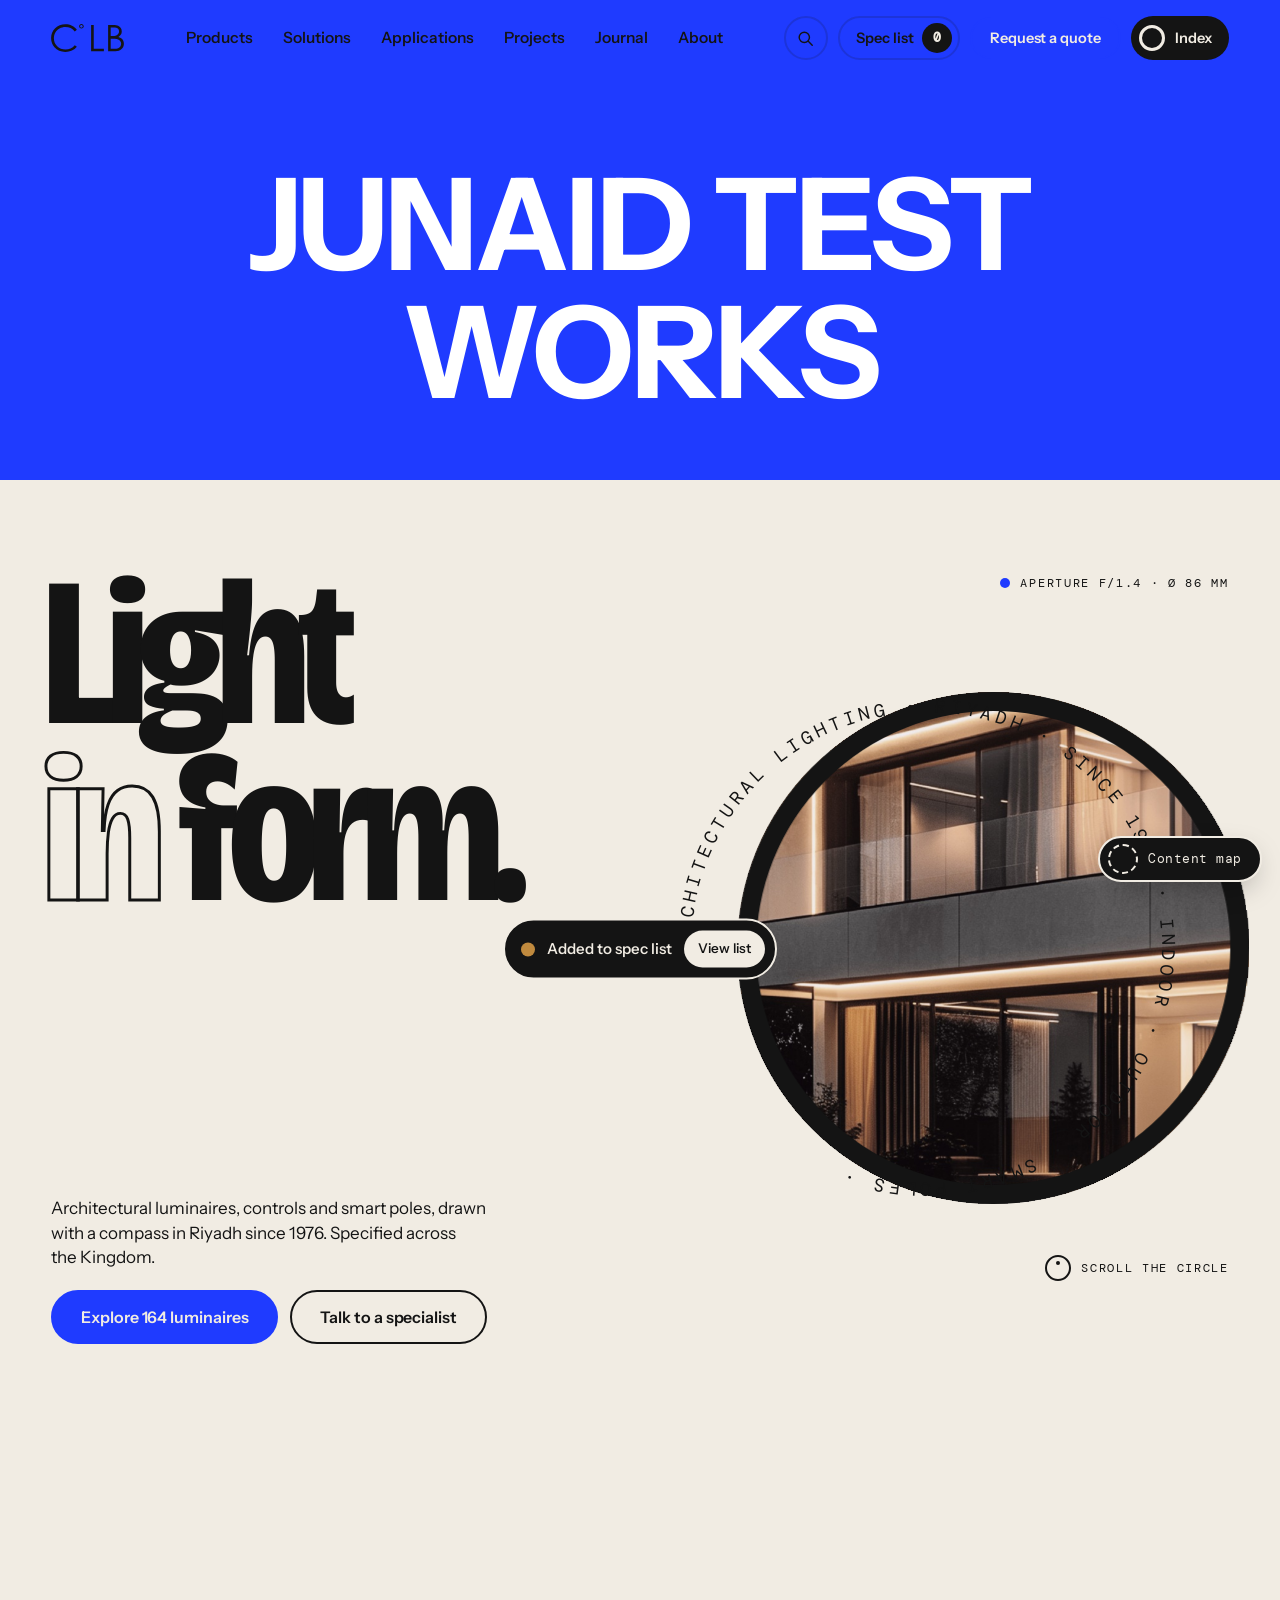
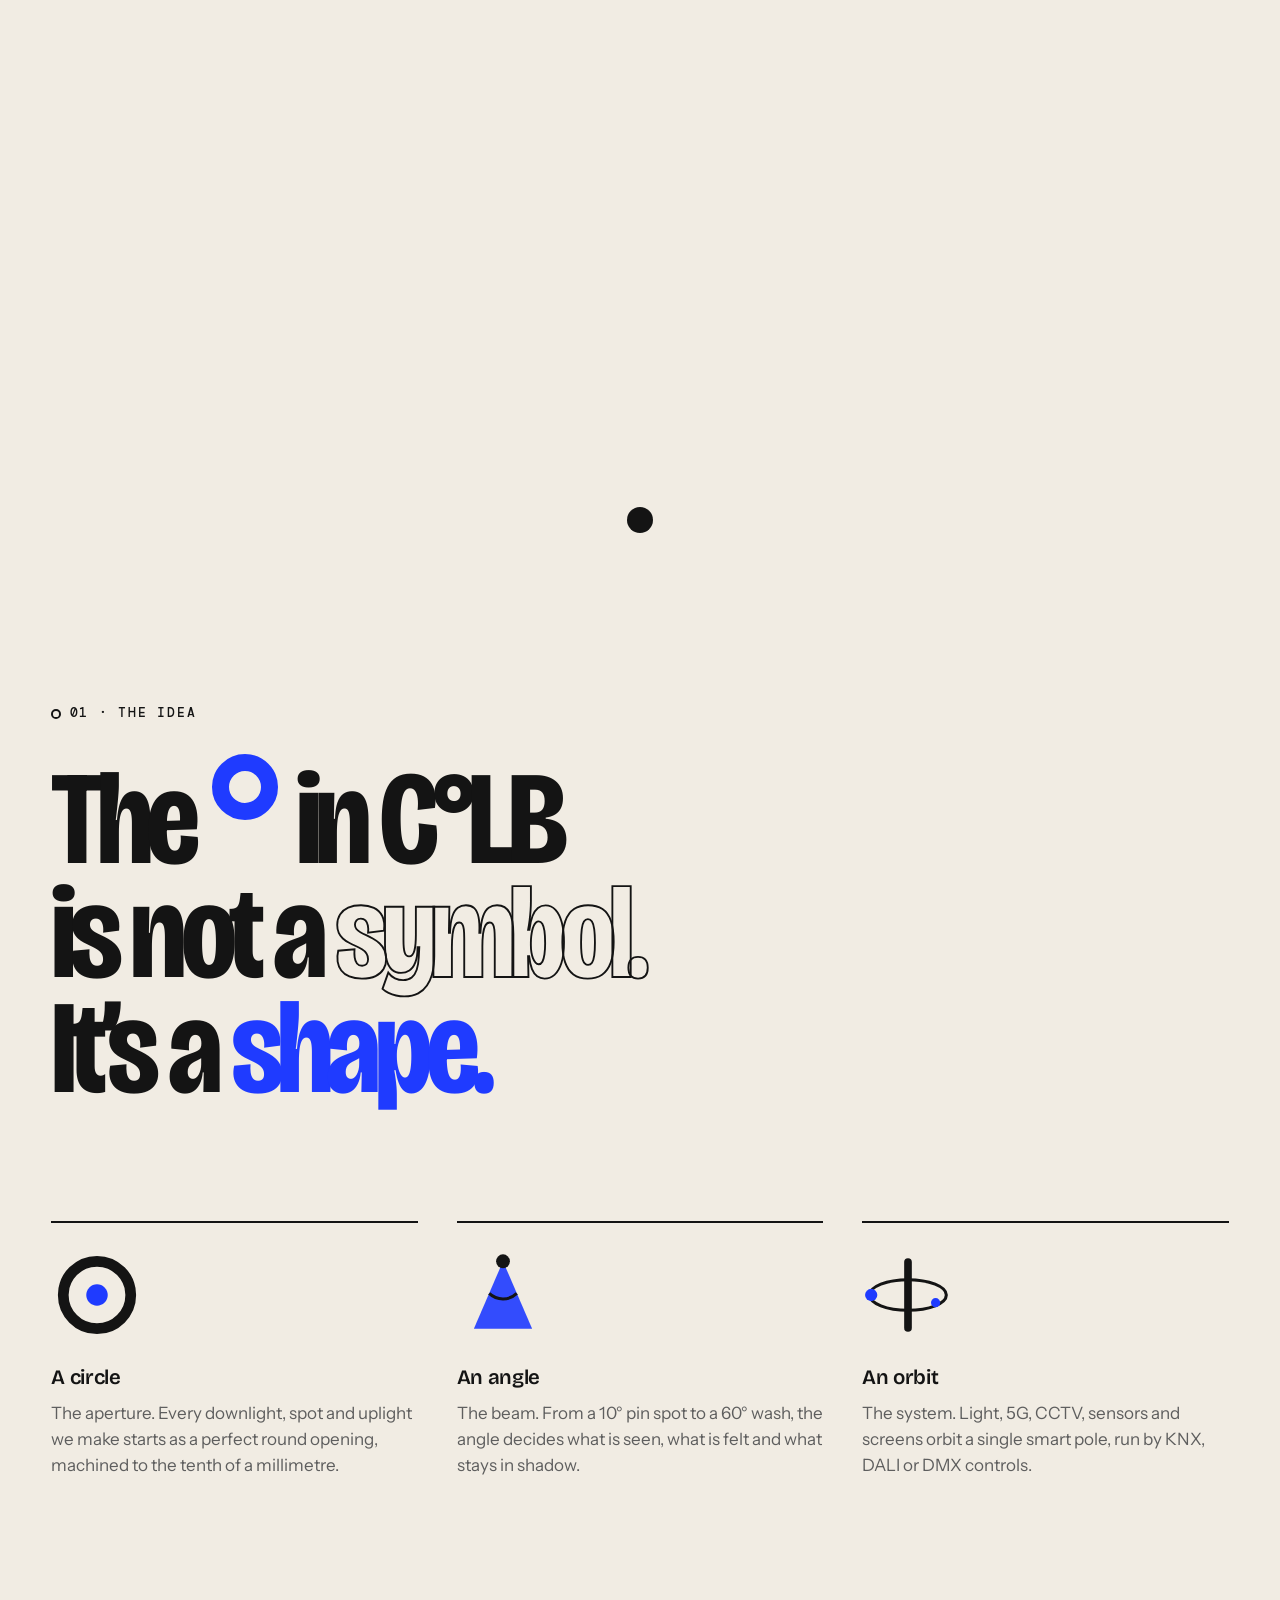
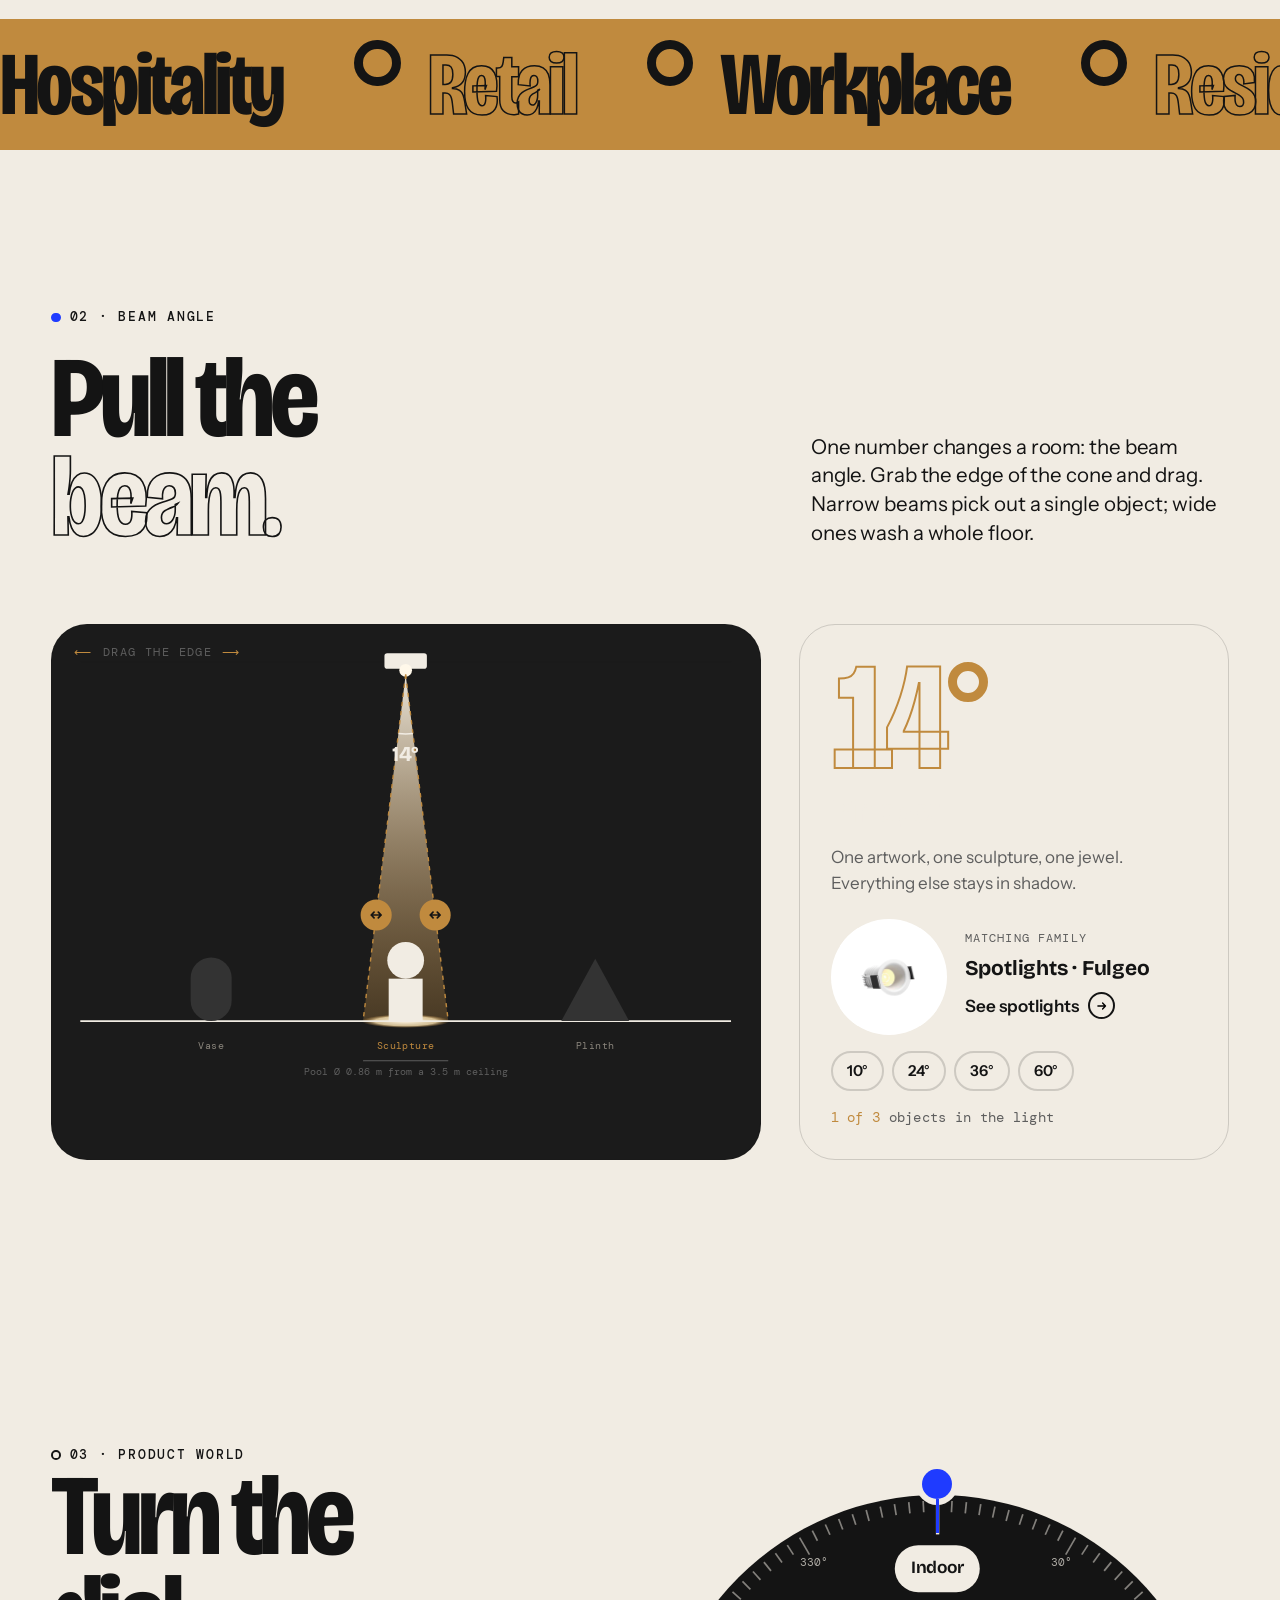
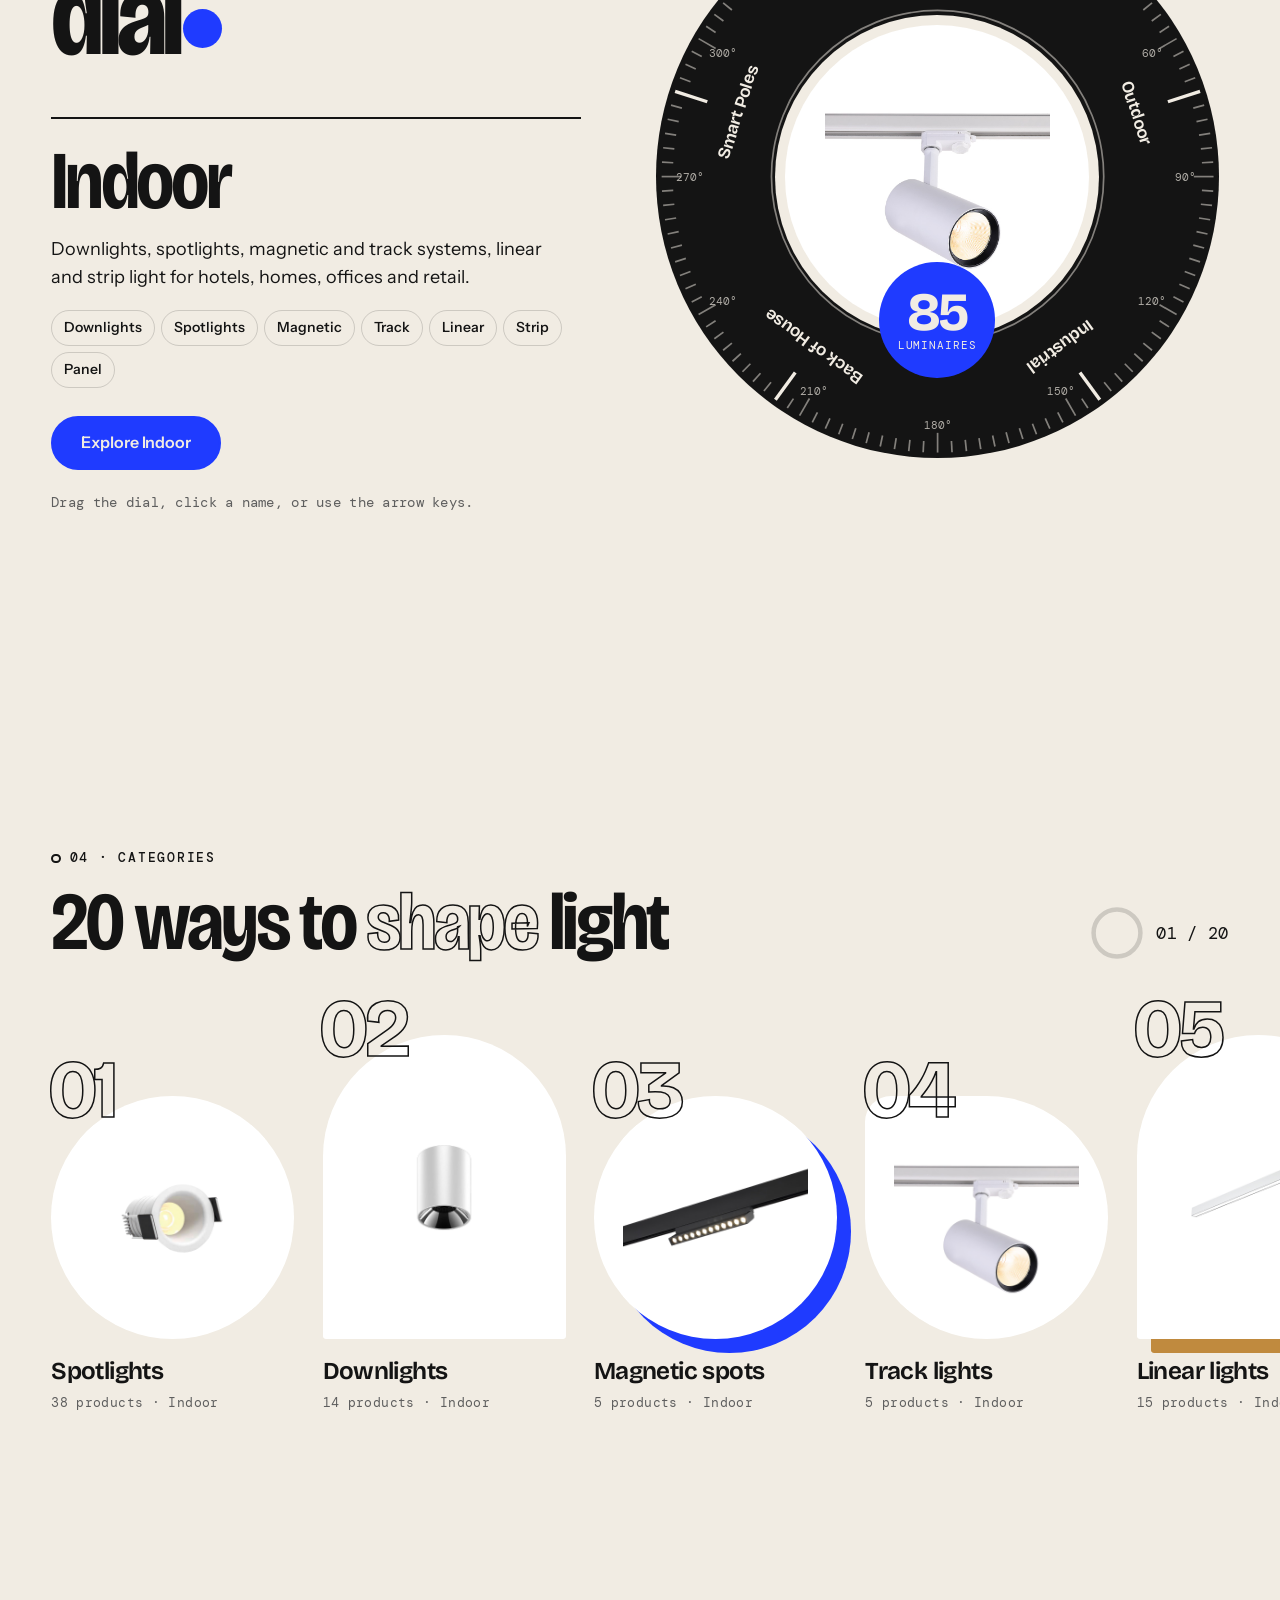
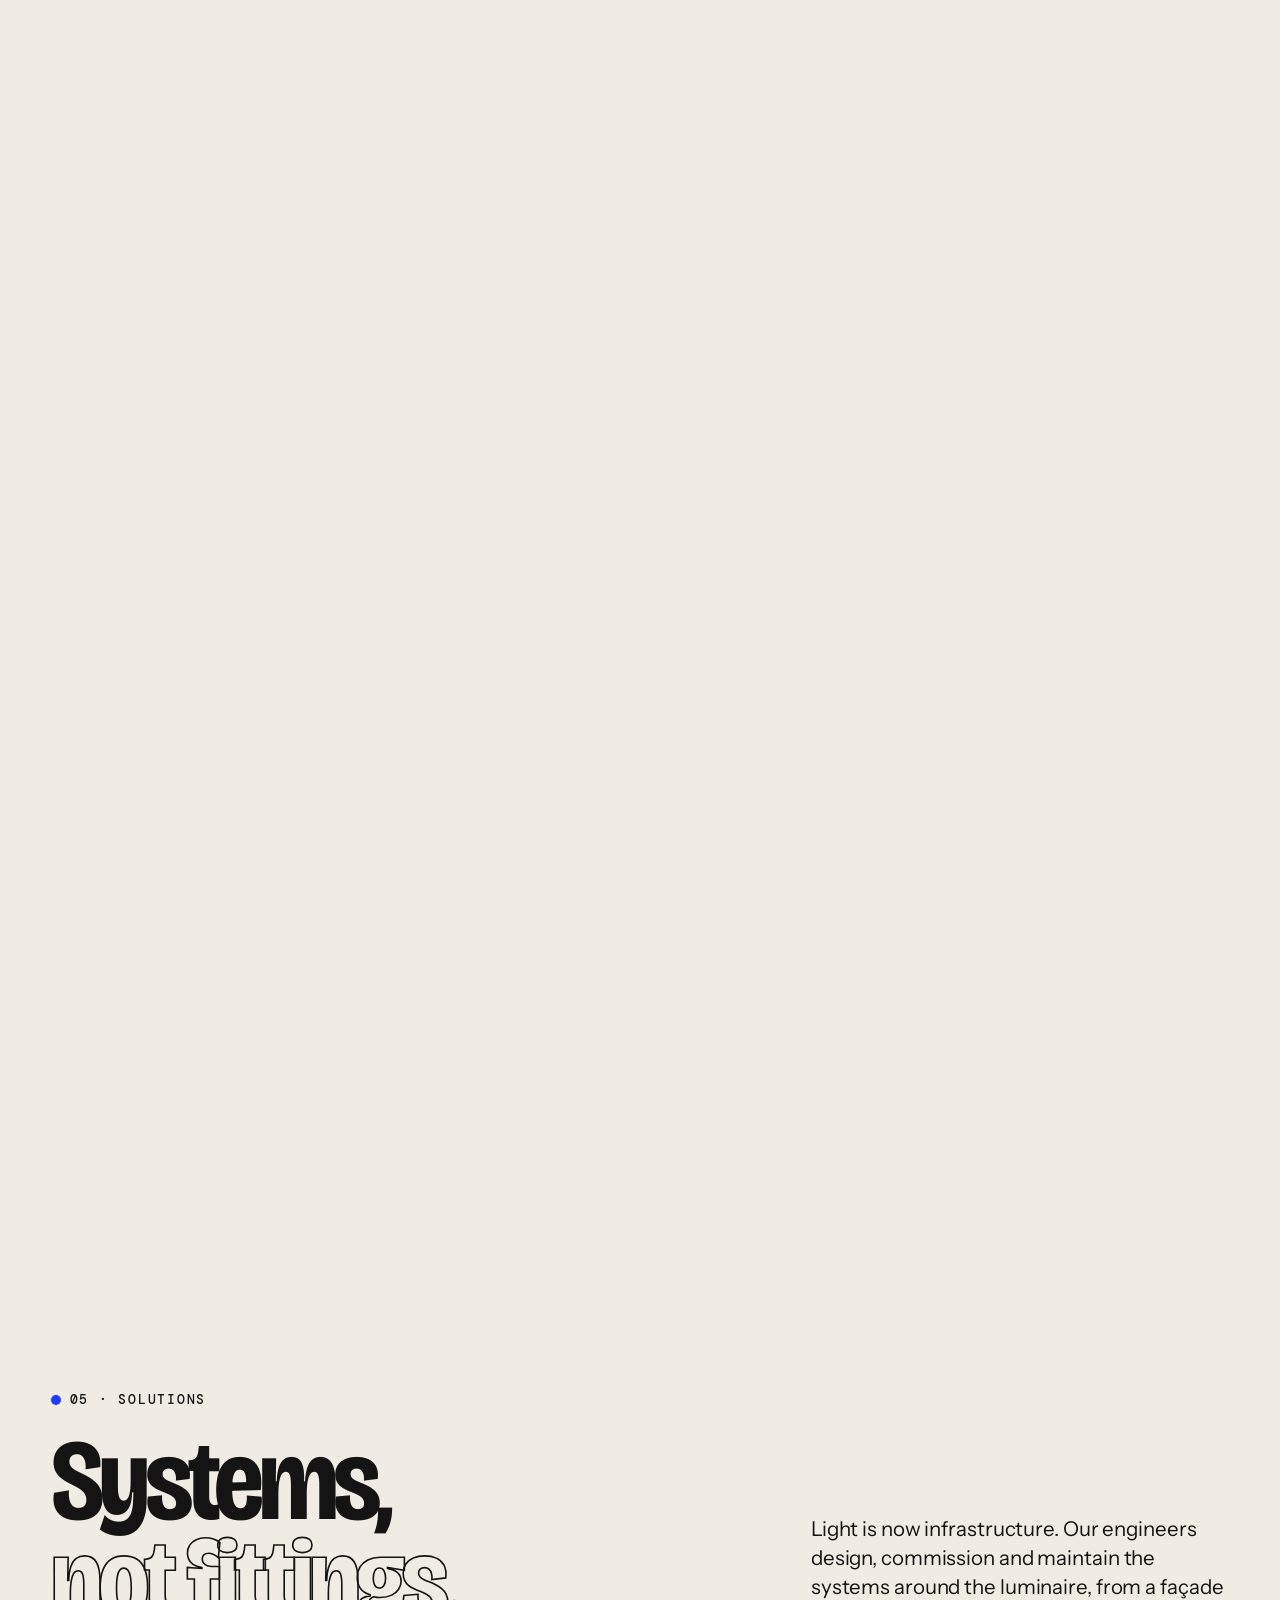
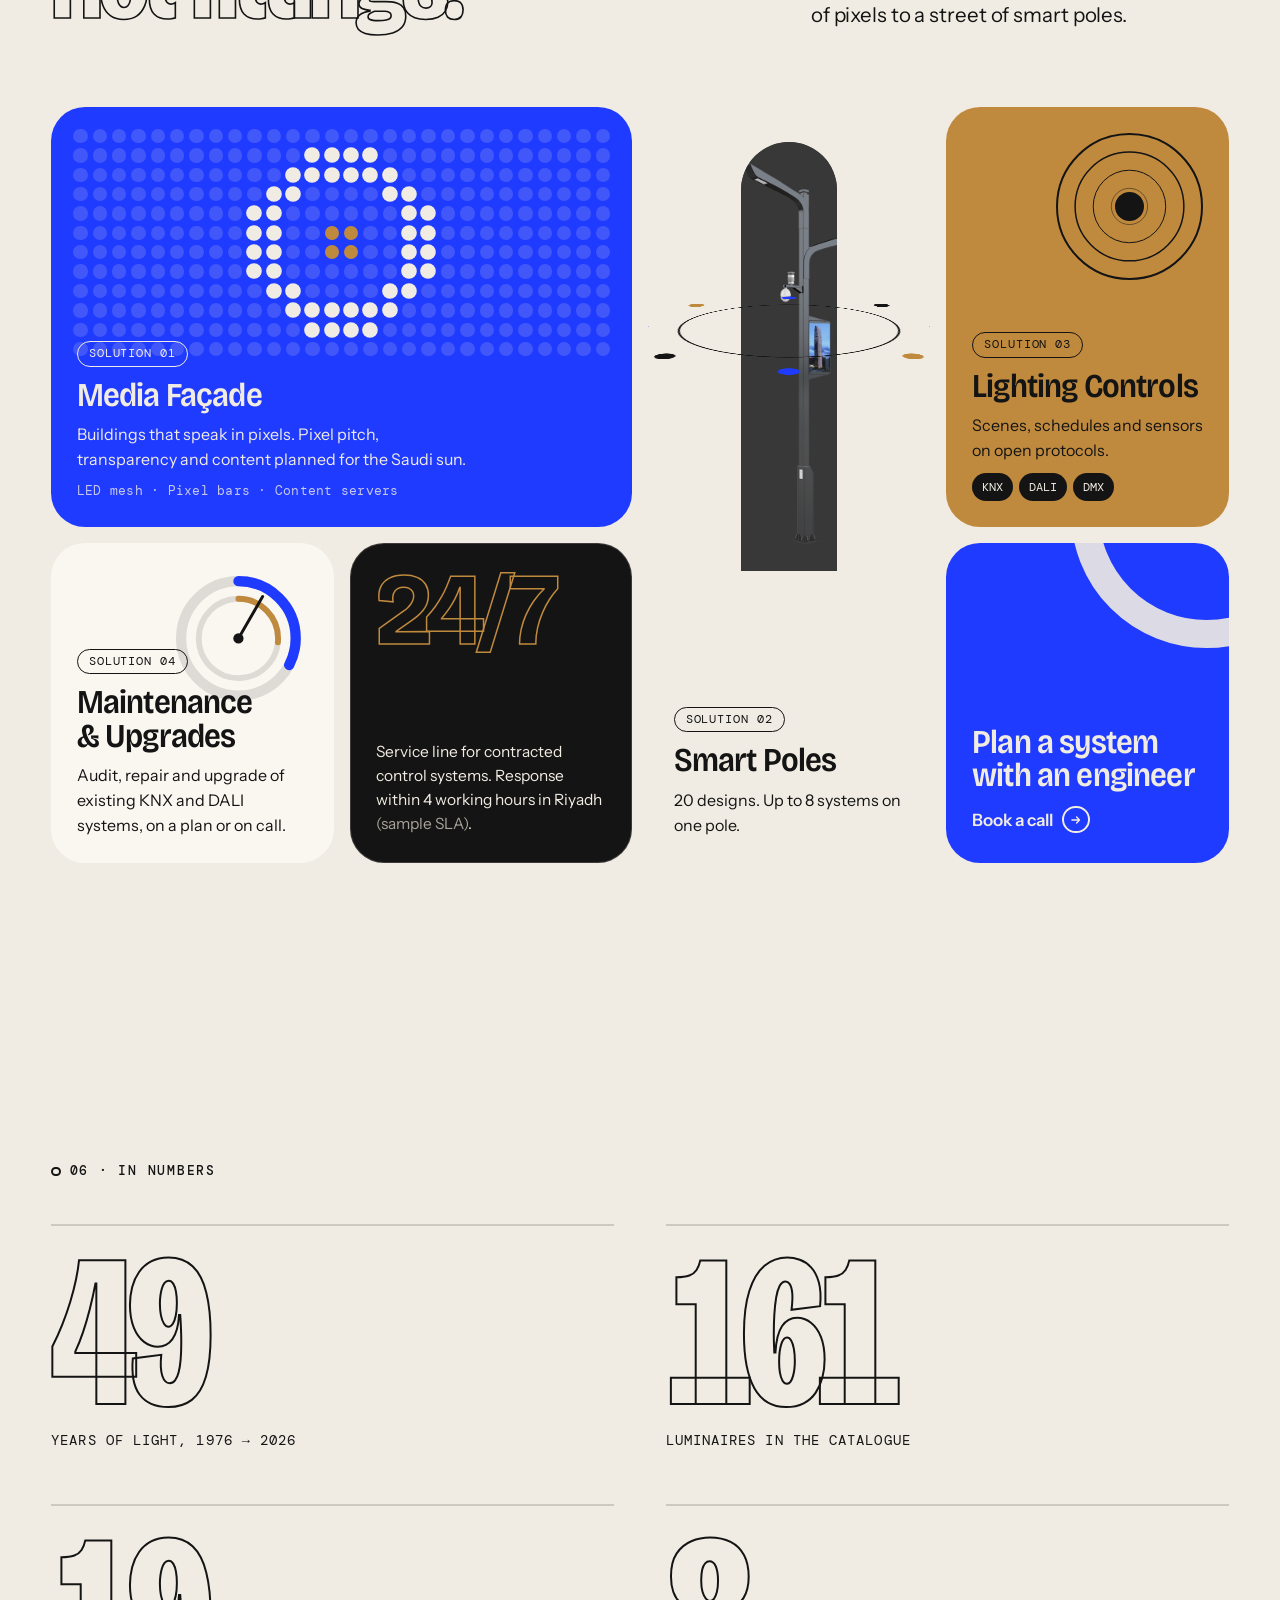
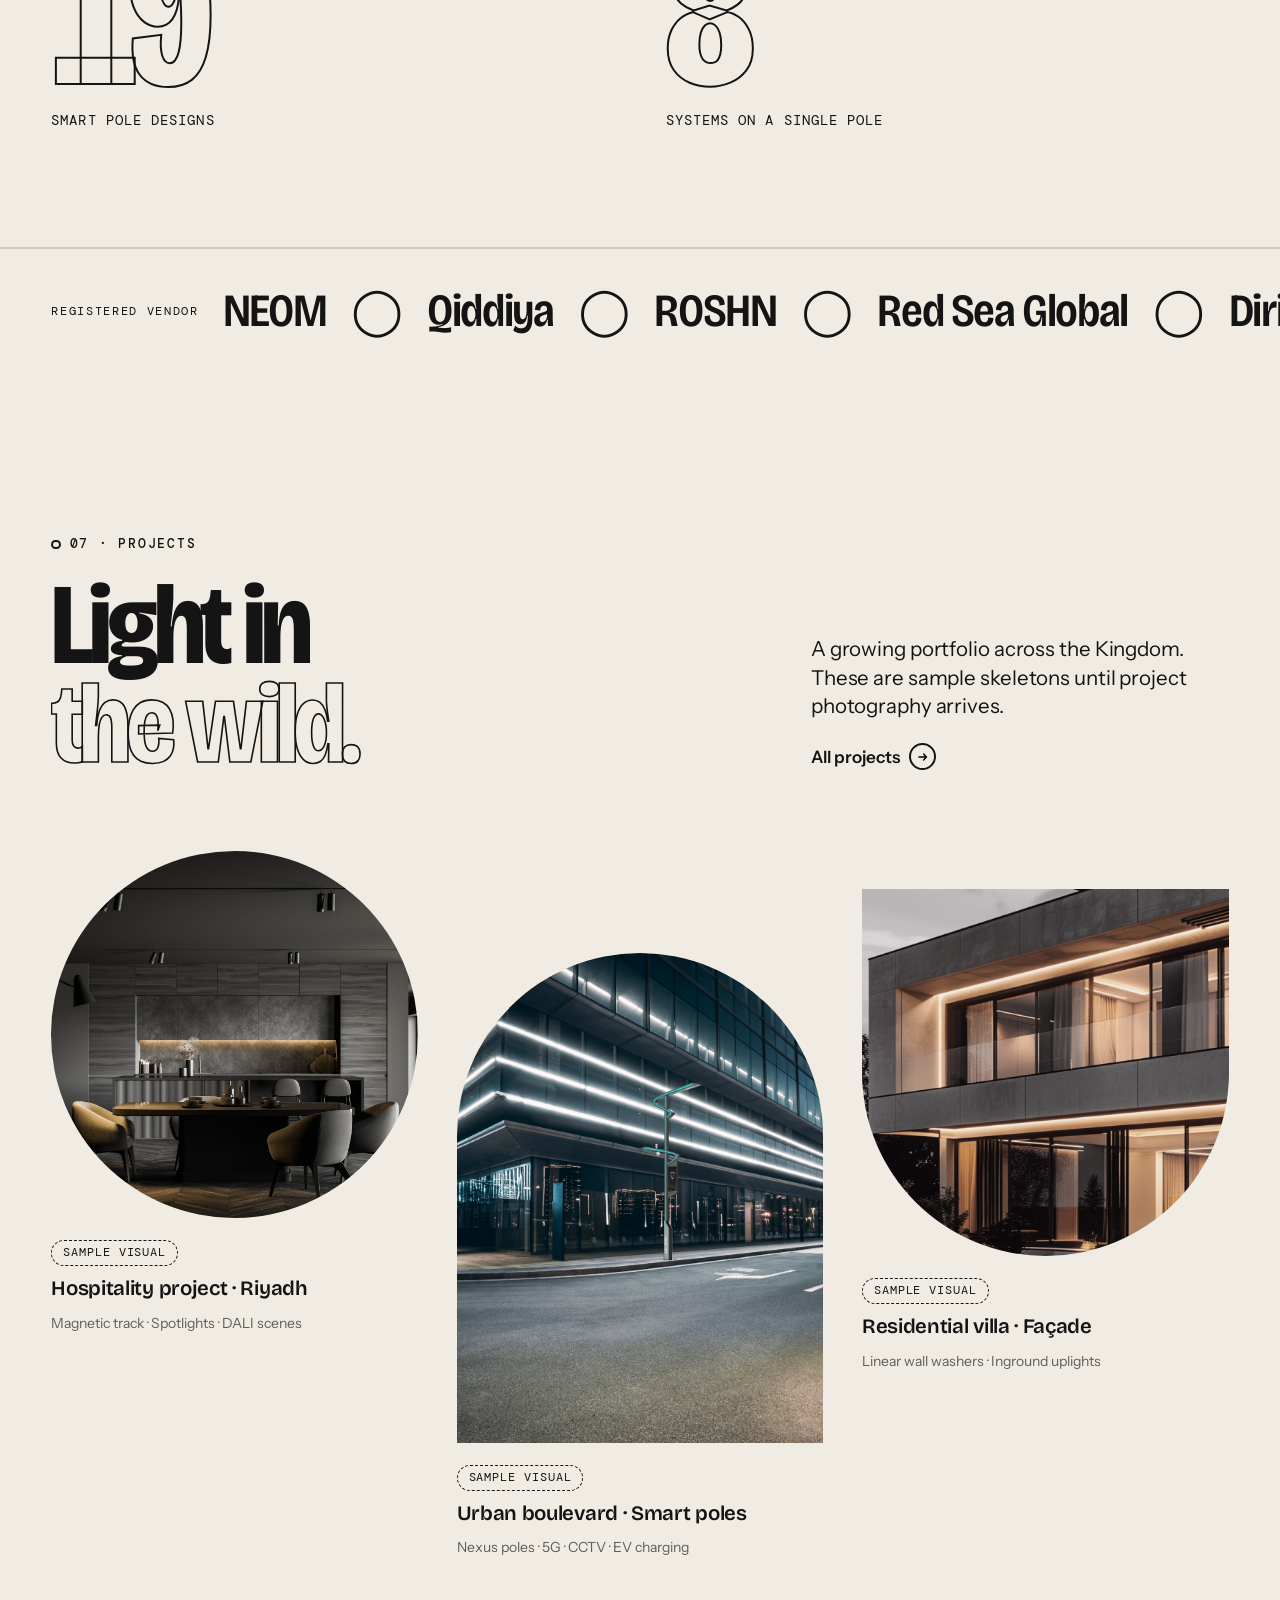
==== commit 0b7c2107: "Add 'Junaid Test Works' banner to homepage Co-Authored-By: Claude Opus 5.5 <noreply@anthropic.com>" ====
--- a/index.html
+++ b/index.html
@@ -93,6 +93,9 @@
 </div>
 
 <main id="main">
+<div style="padding:clamp(96px,14vw,160px) 16px clamp(32px,5vw,64px);text-align:center;background:#1F3BFF;color:#fff">
+  <p style="margin:0;font-weight:800;font-size:clamp(40px,10vw,140px);line-height:1;letter-spacing:-0.02em;text-transform:uppercase">Junaid Test Works</p>
+</div>
 
 <!-- ============ 01 HERO · the aperture ============ -->
 <section class="hero field field--bone" id="hero" data-field="bone" data-hero data-content="HERO: 1 photo ≥2000px that still reads when cropped to a circle (lit façade or interior, subject centred) + headline ≤4 words + intro ≤24 words + 2 CTAs. Scroll story captions ≤8 words each">
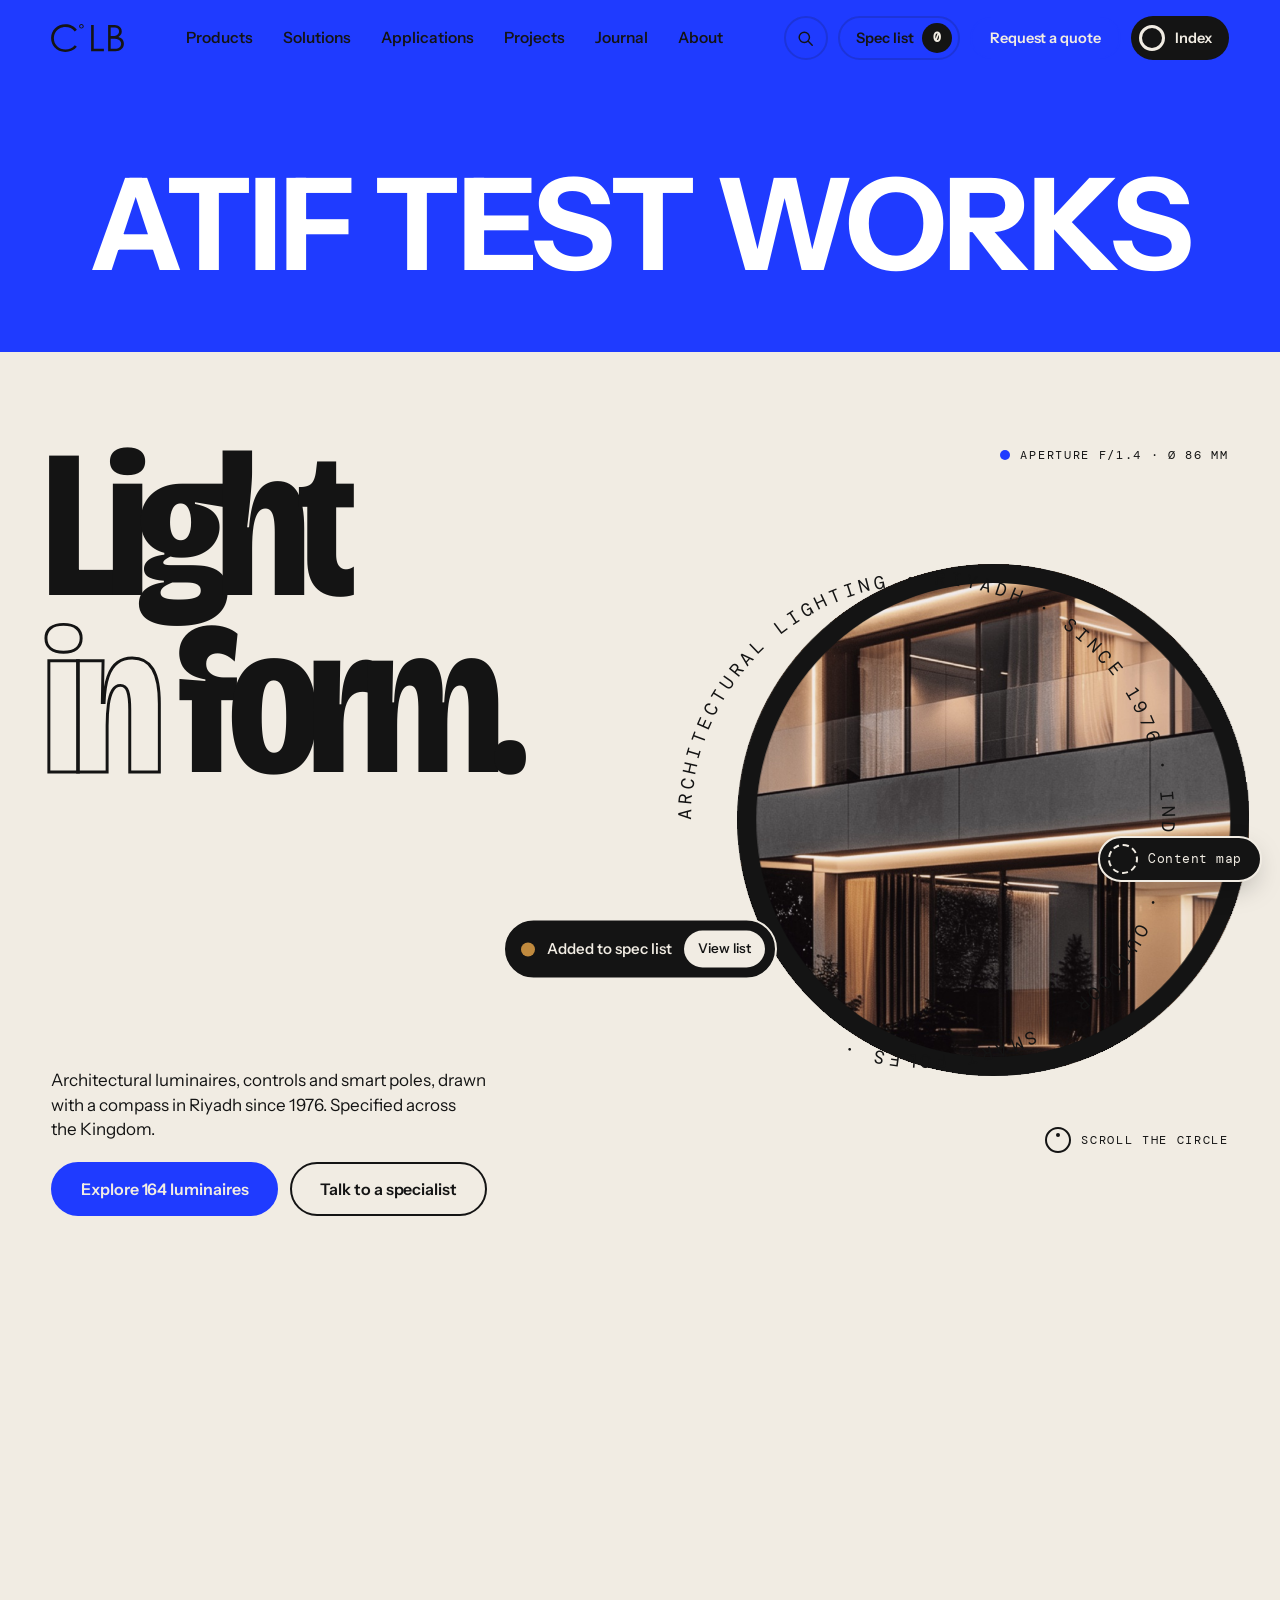
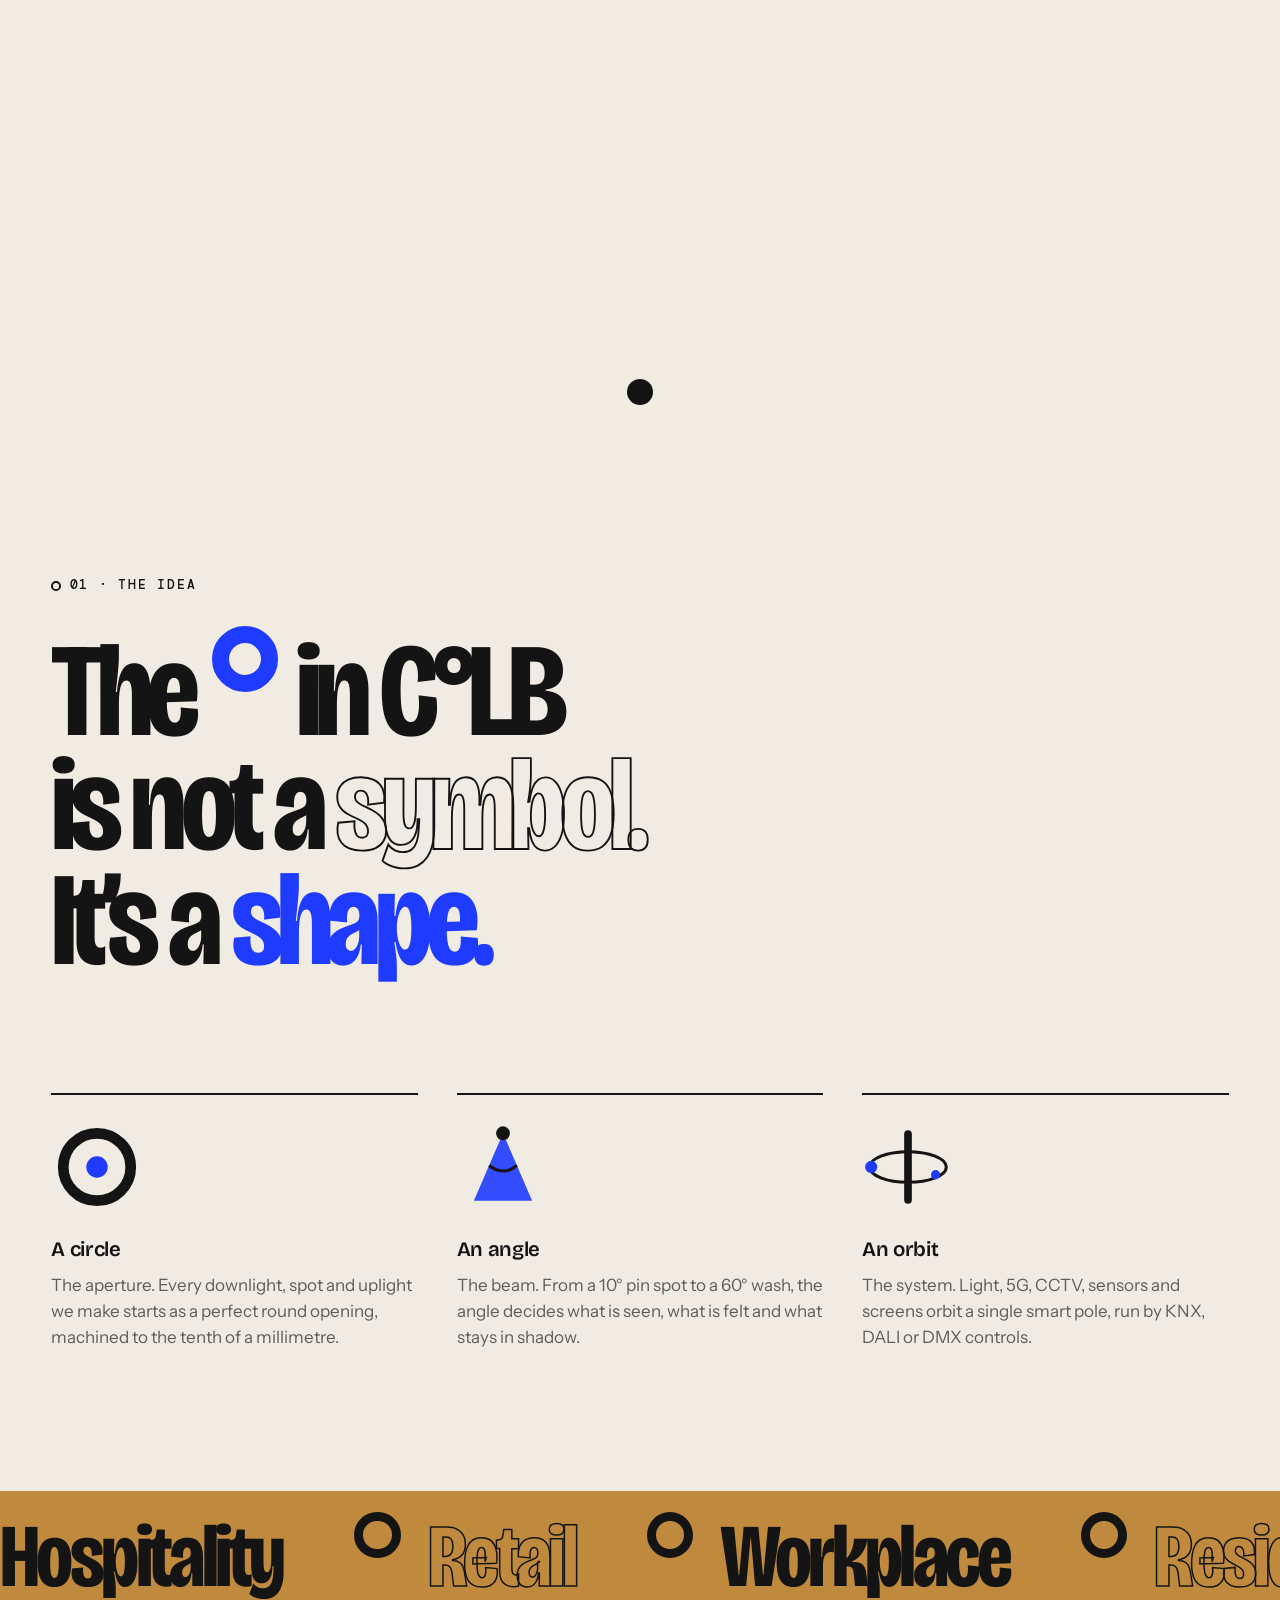
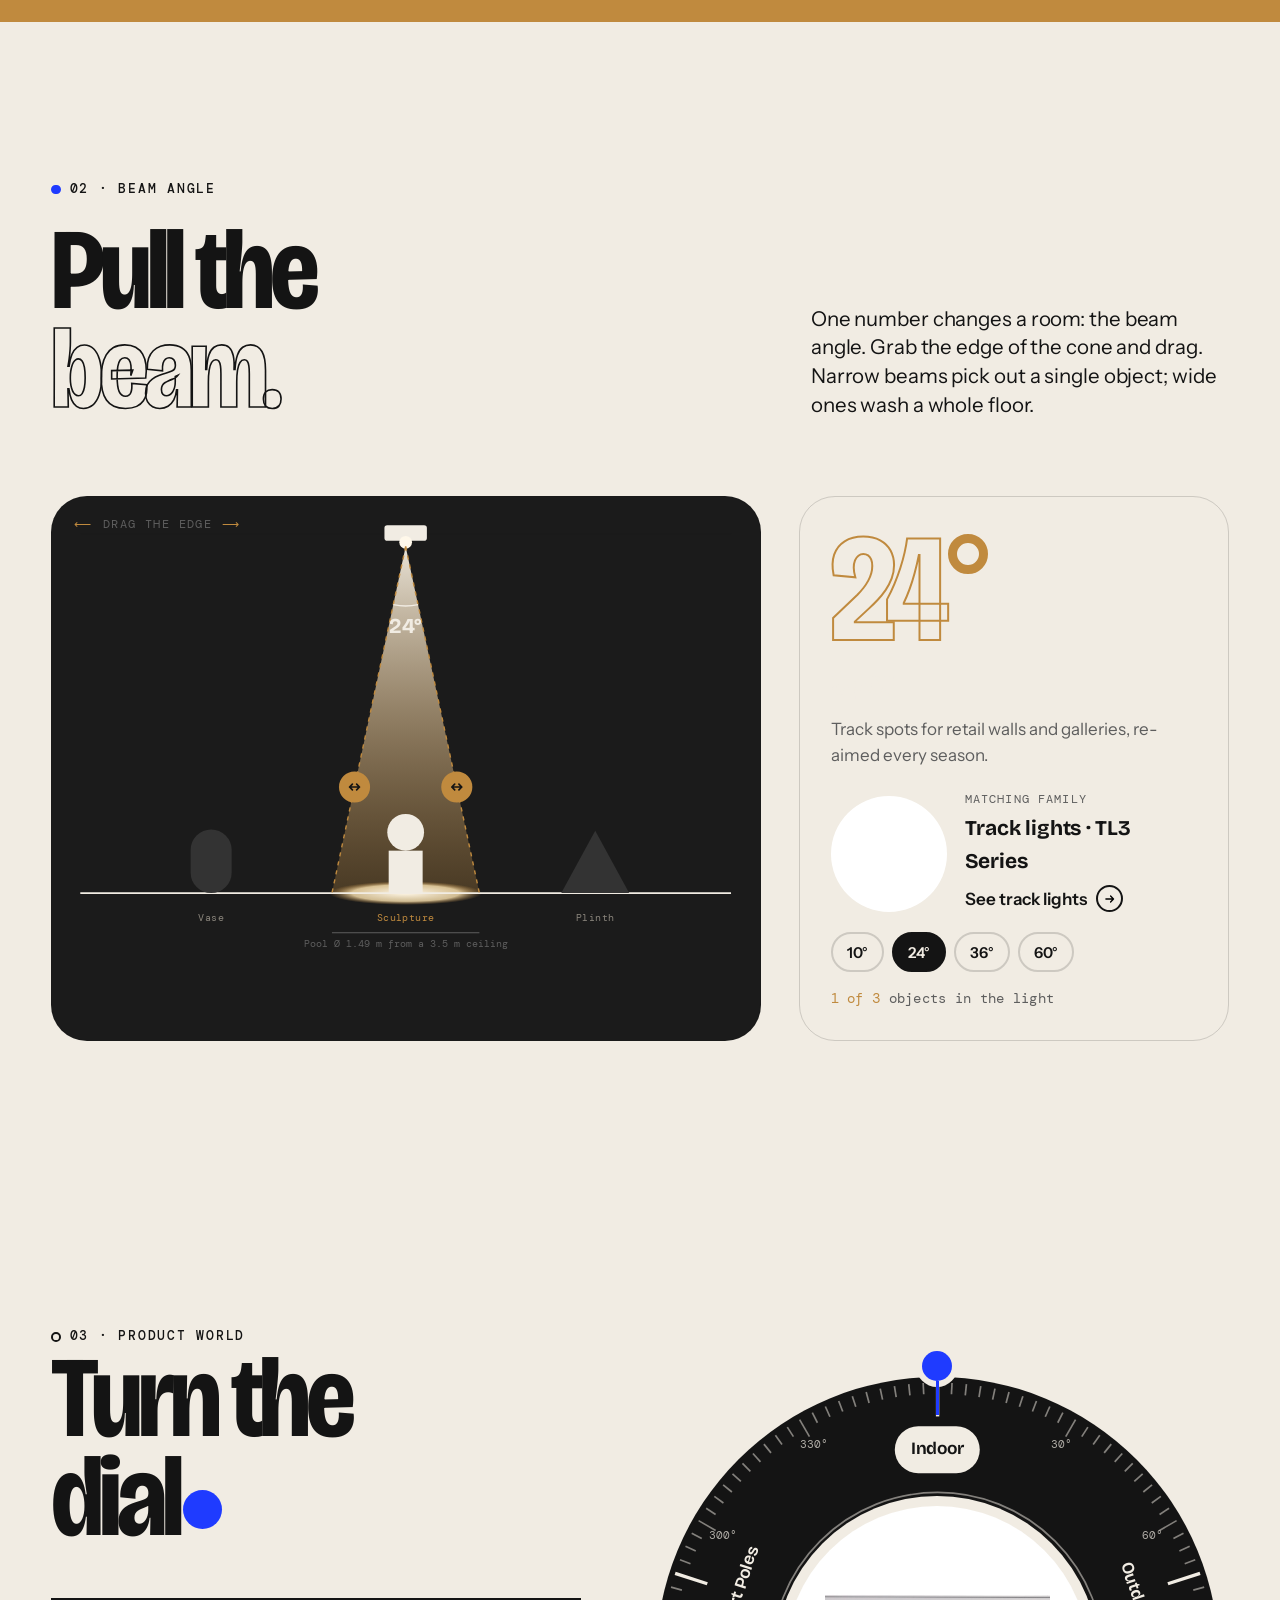
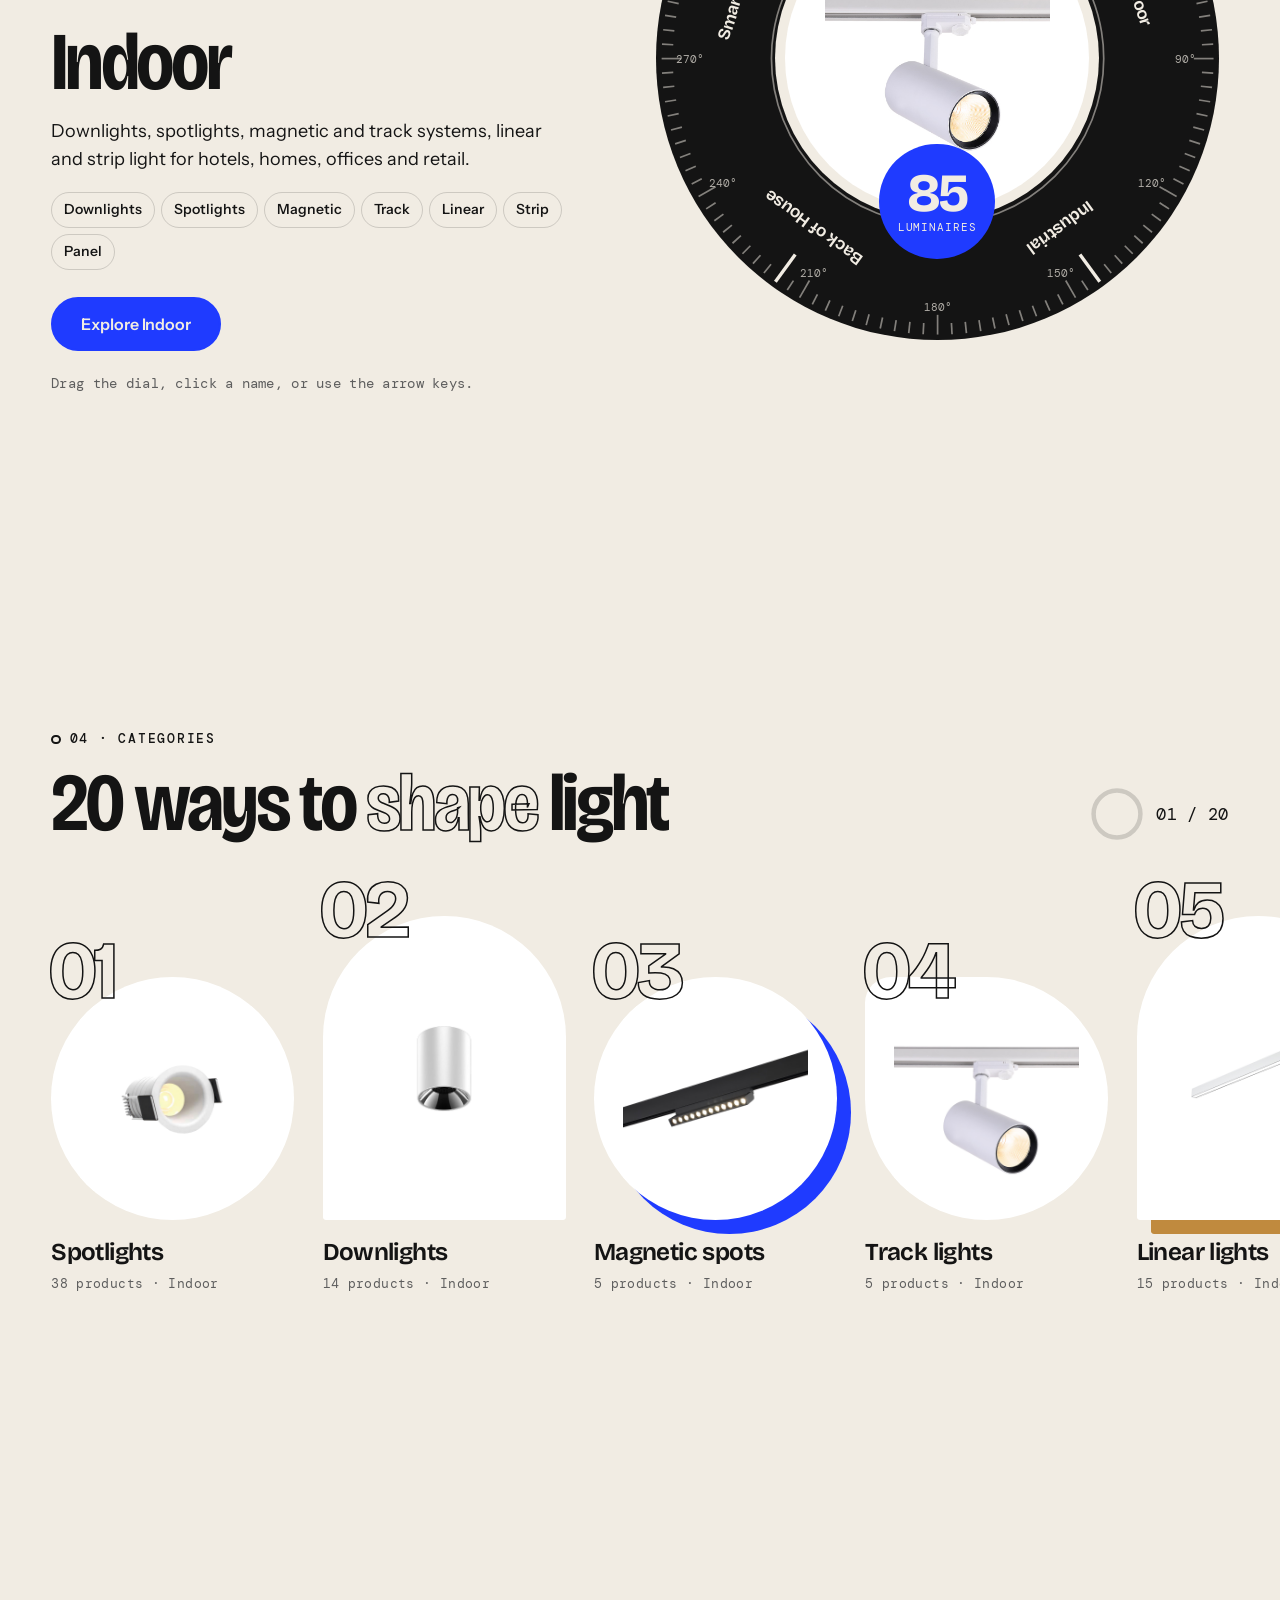
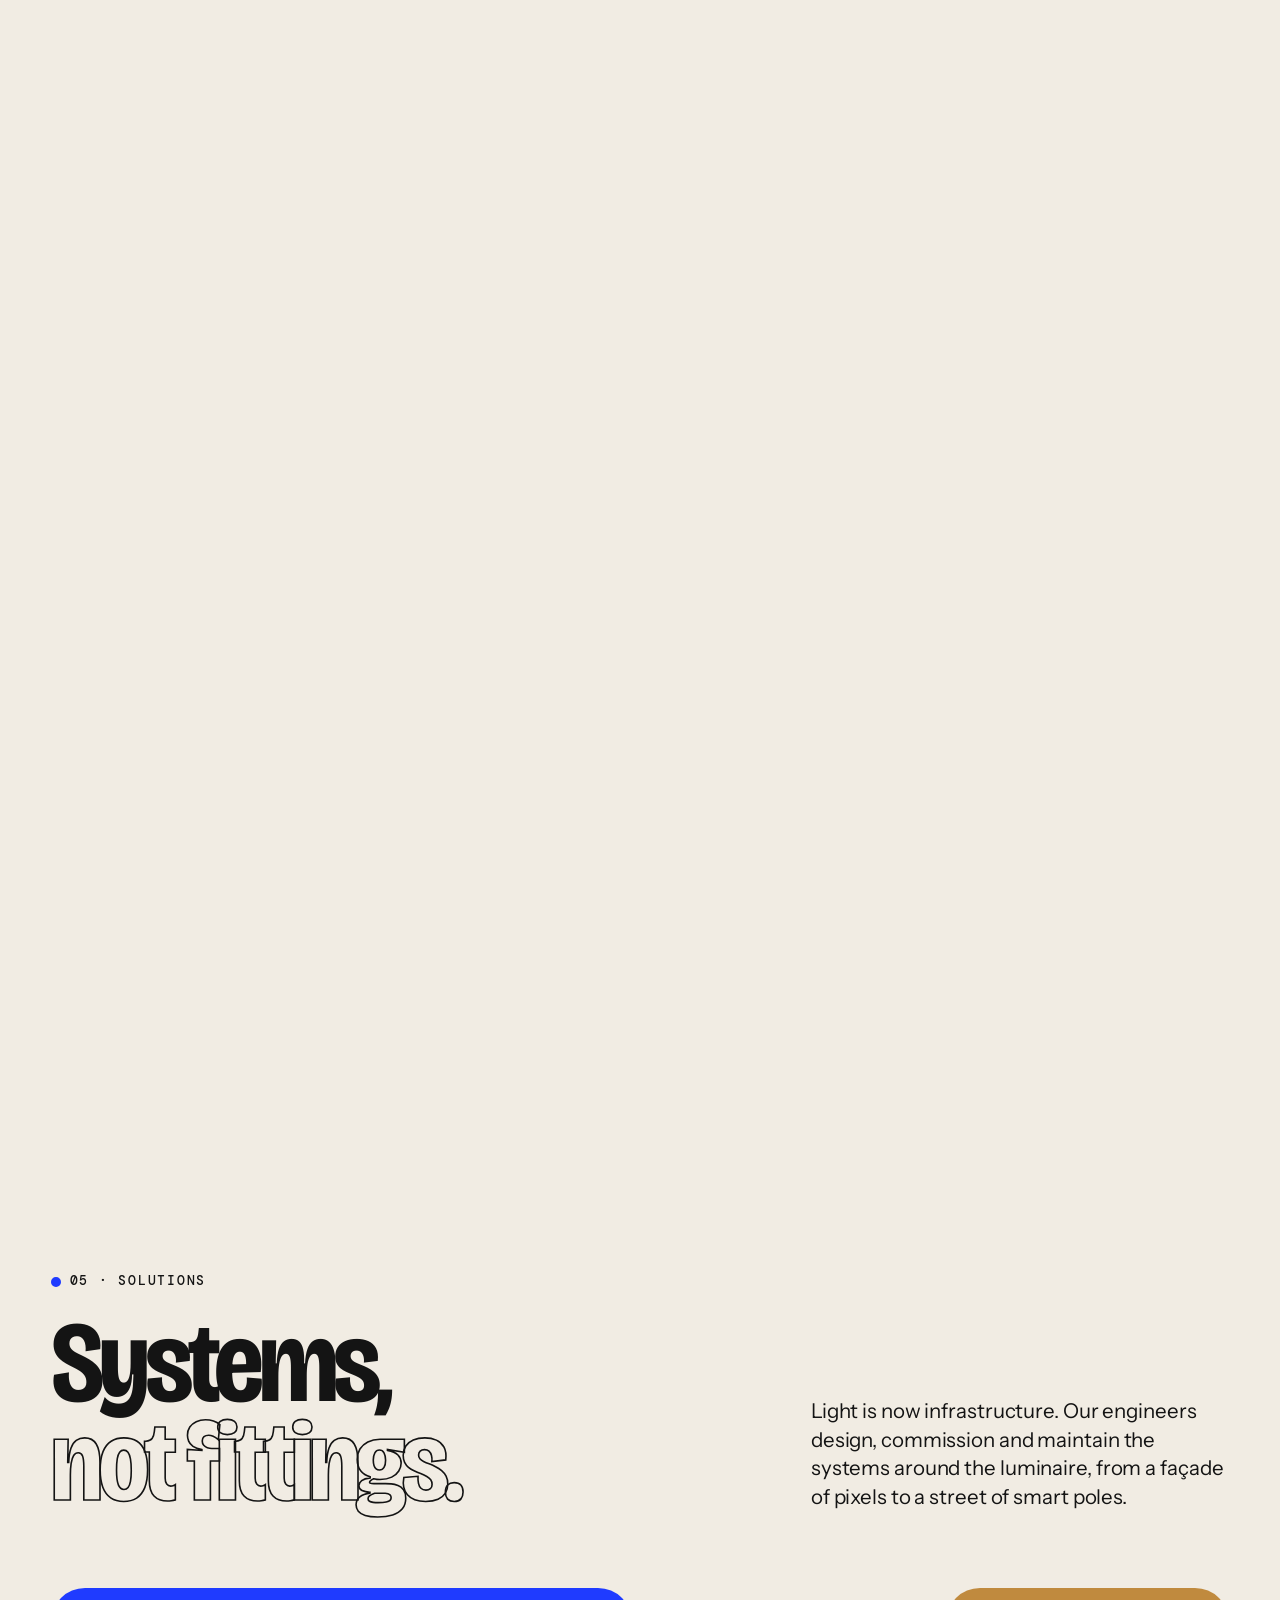
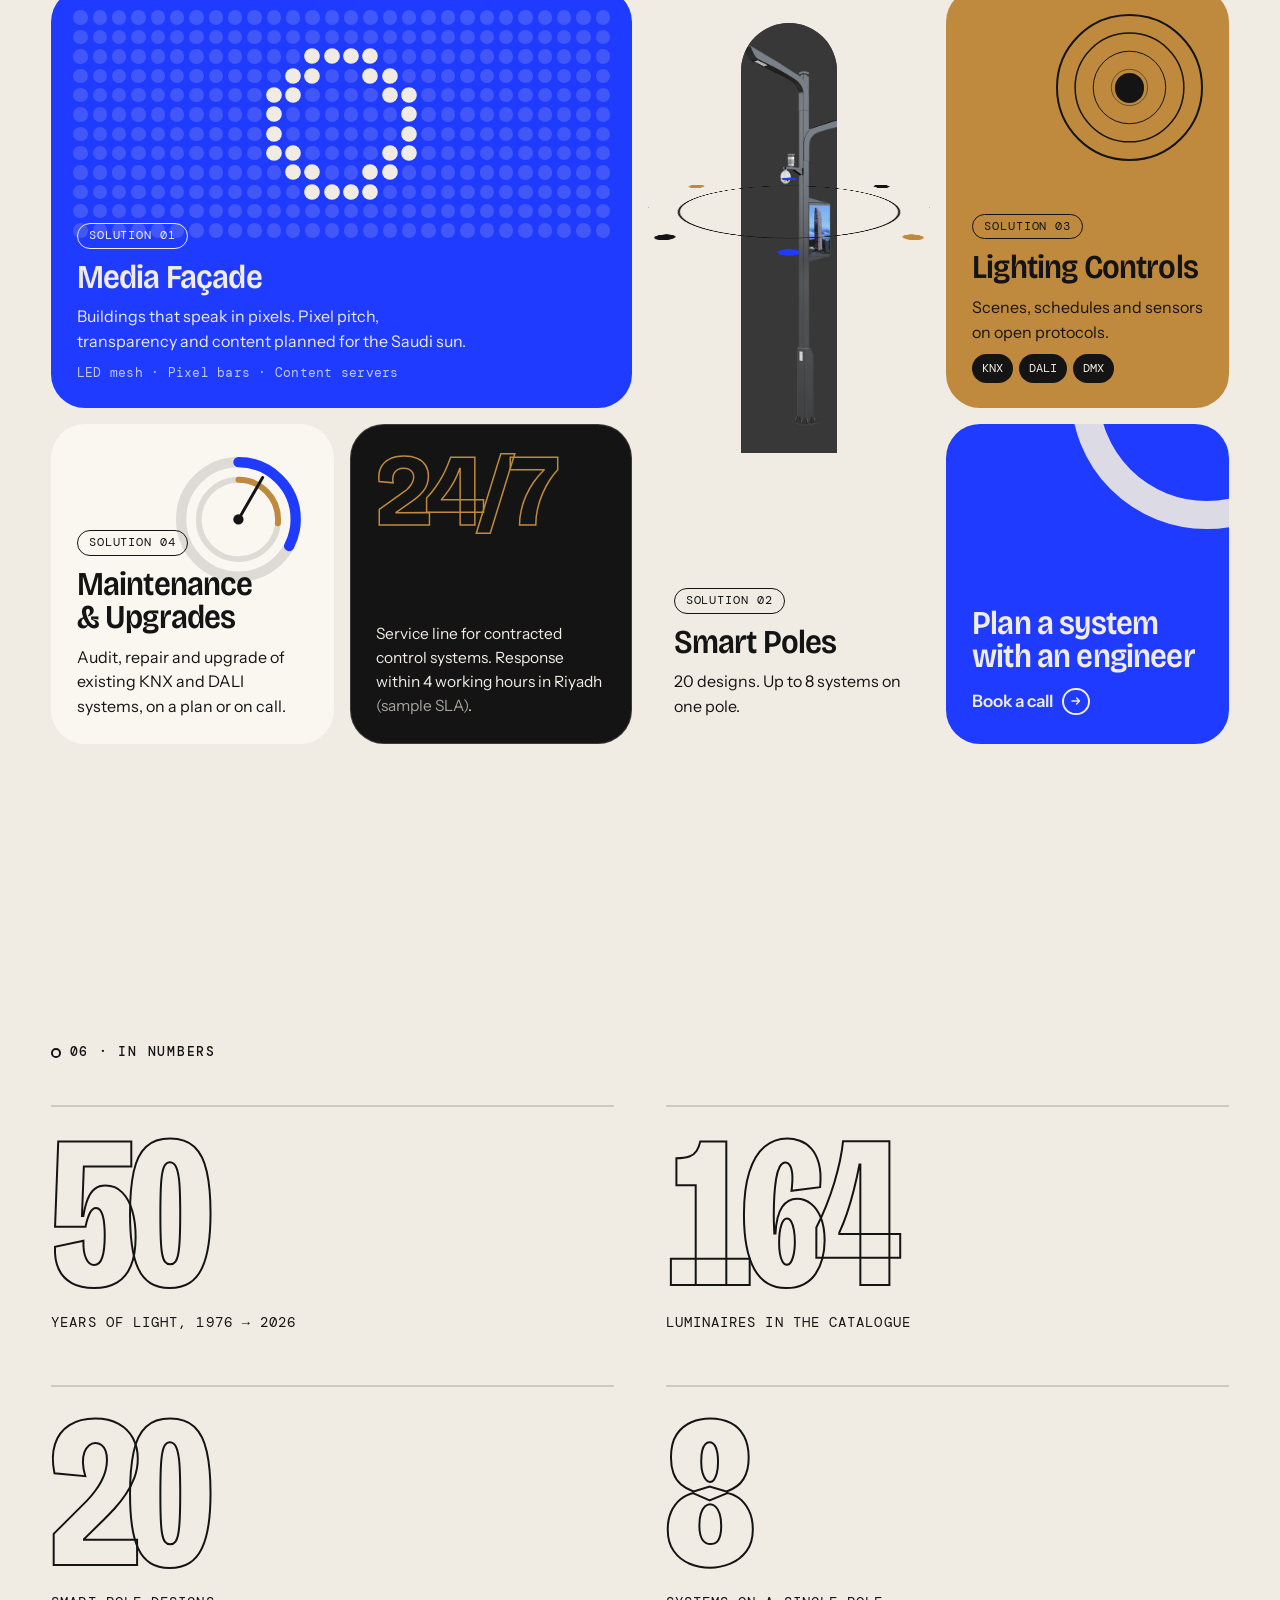
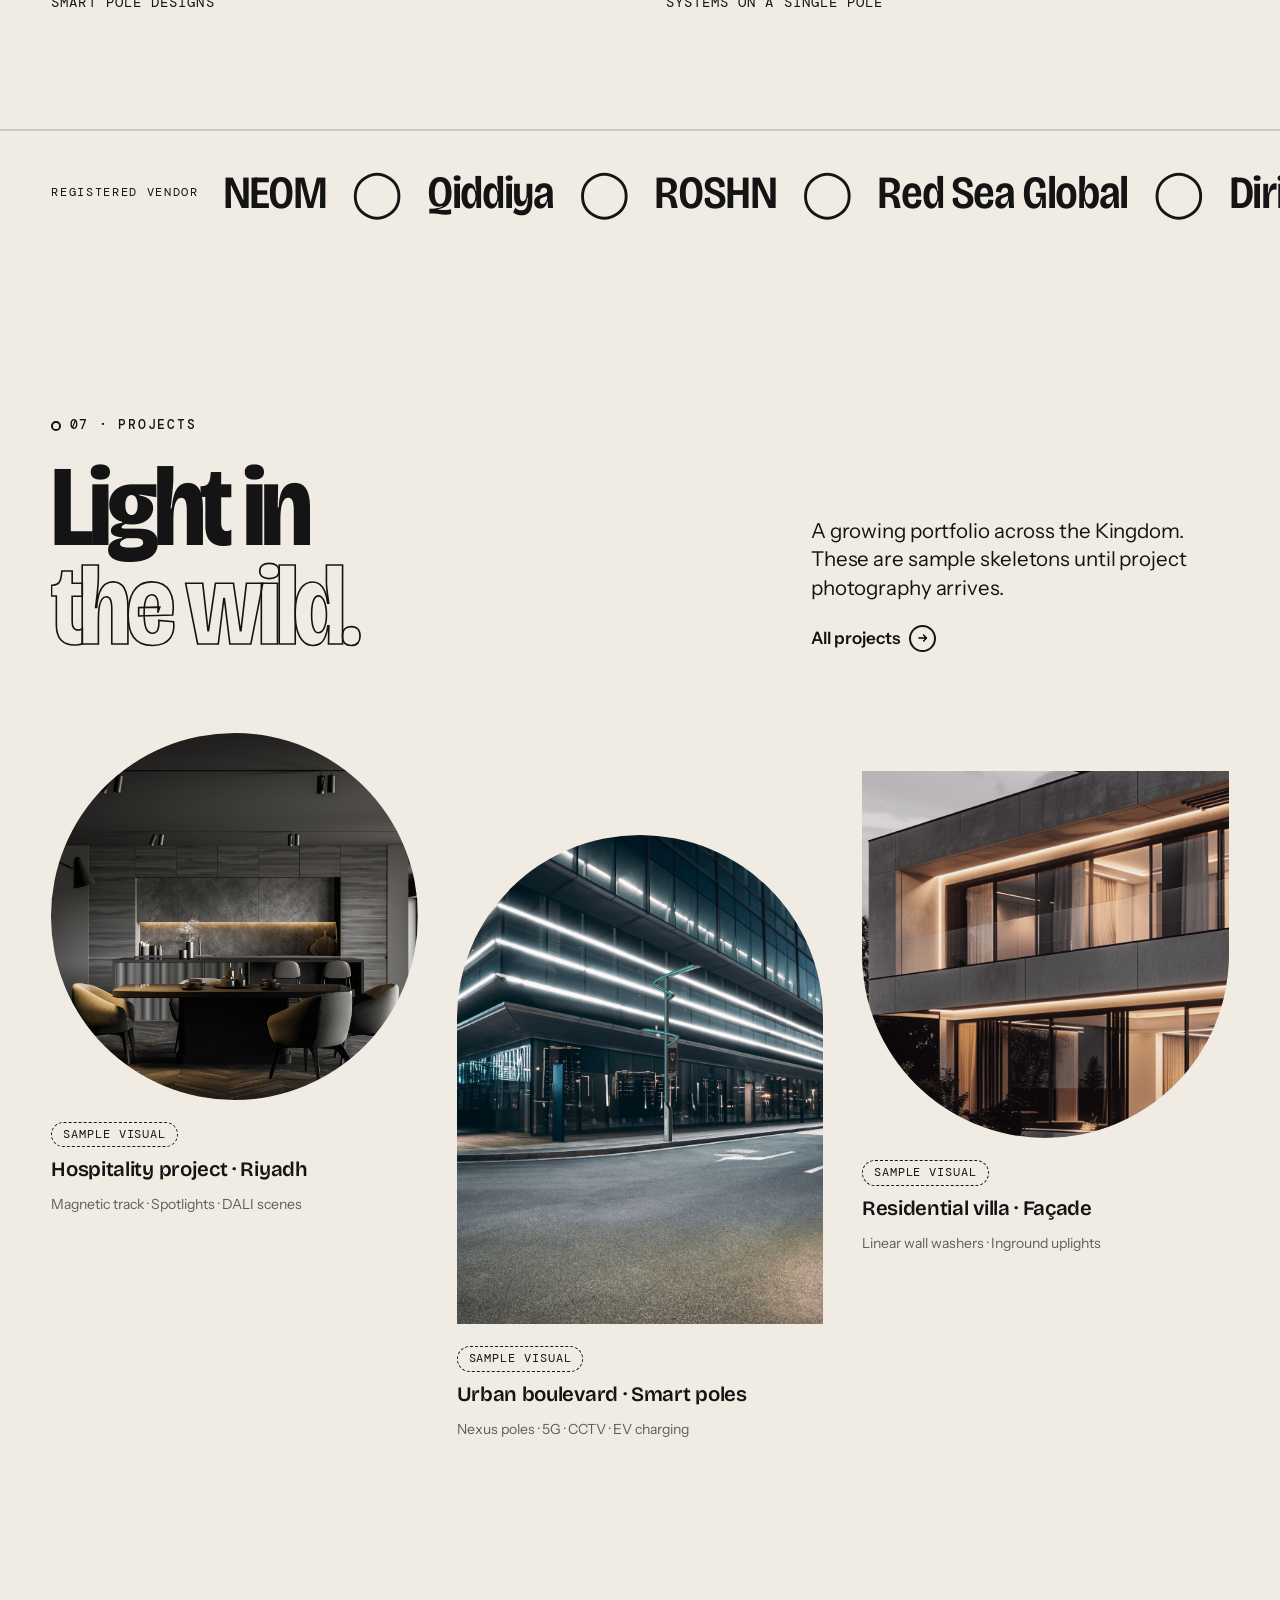
==== commit 15e8a3de: "Change banner text to 'Atif Test Works' Co-Authored-By: Claude Opus 5.5 <noreply@anthropic.com>" ====
--- a/index.html
+++ b/index.html
@@ -94,7 +94,7 @@
 
 <main id="main">
 <div style="padding:clamp(96px,14vw,160px) 16px clamp(32px,5vw,64px);text-align:center;background:#1F3BFF;color:#fff">
-  <p style="margin:0;font-weight:800;font-size:clamp(40px,10vw,140px);line-height:1;letter-spacing:-0.02em;text-transform:uppercase">Junaid Test Works</p>
+  <p style="margin:0;font-weight:800;font-size:clamp(40px,10vw,140px);line-height:1;letter-spacing:-0.02em;text-transform:uppercase">Atif Test Works</p>
 </div>
 
 <!-- ============ 01 HERO · the aperture ============ -->
